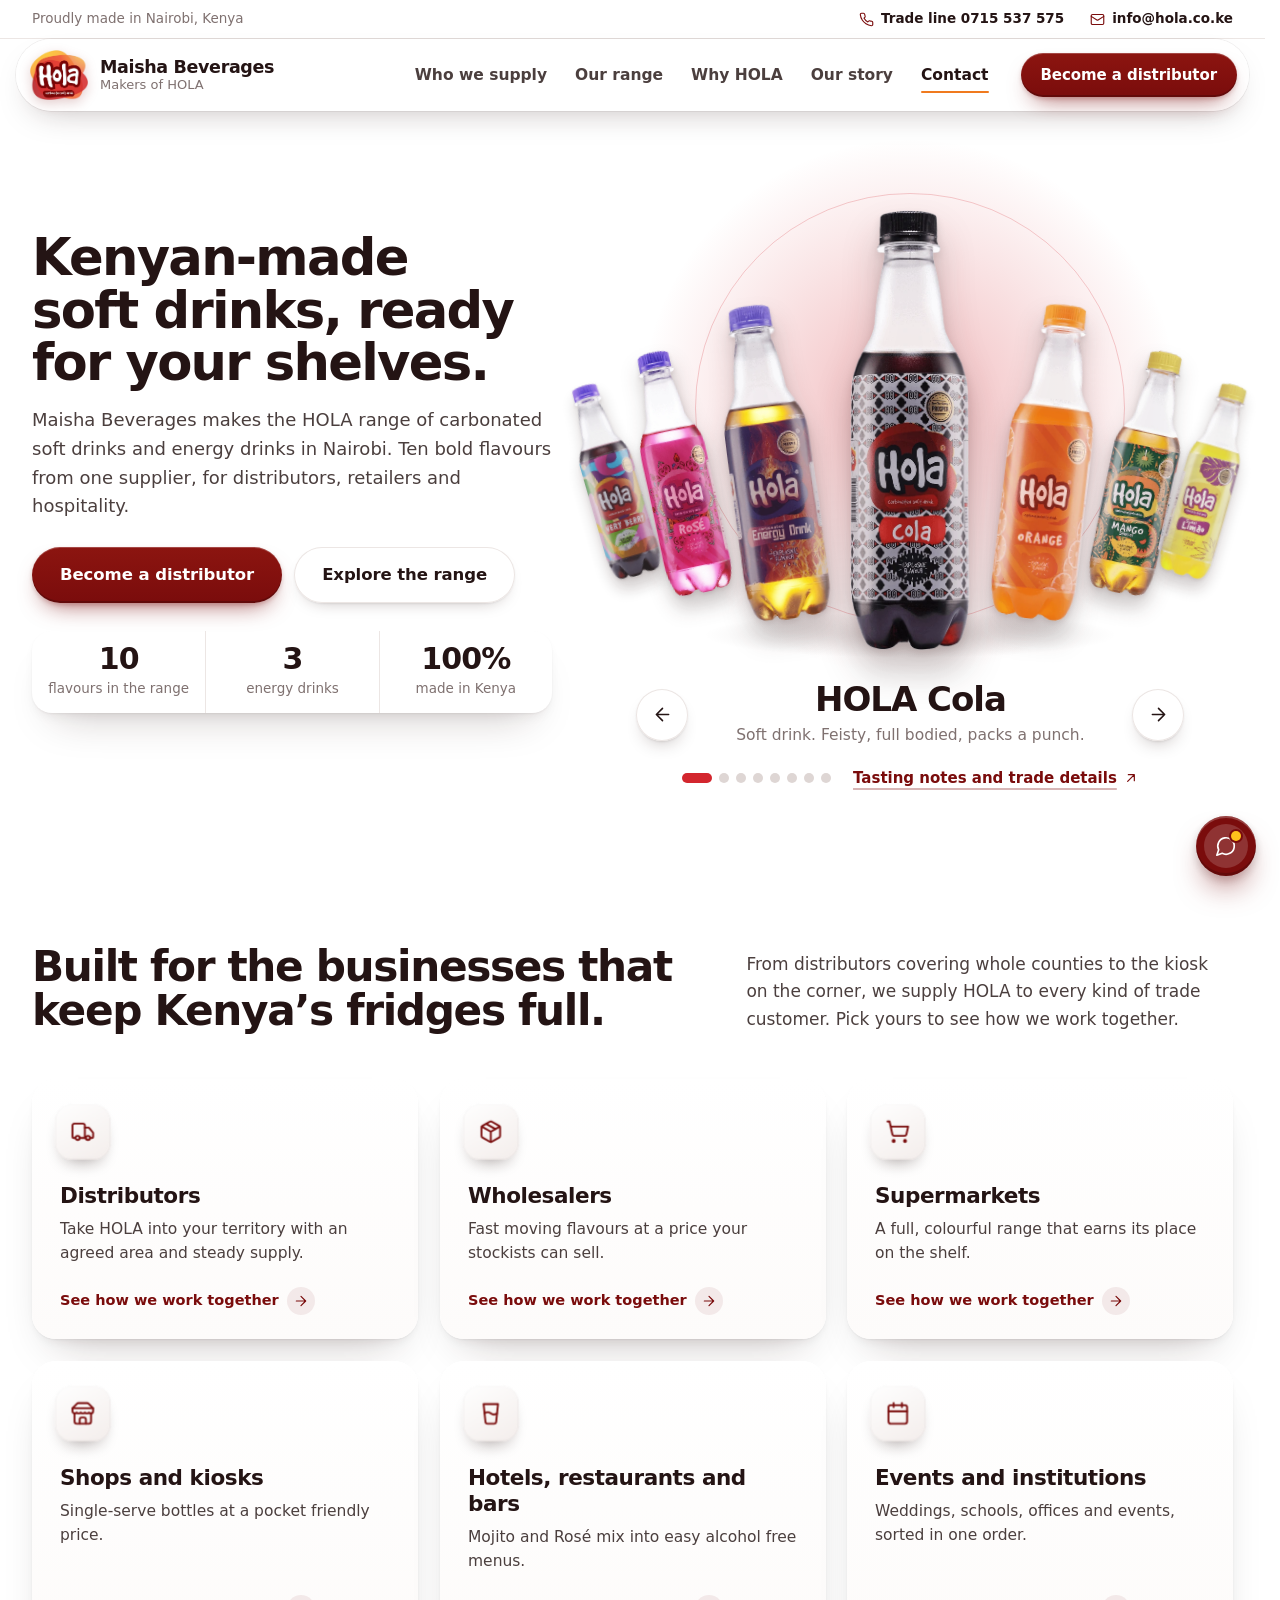
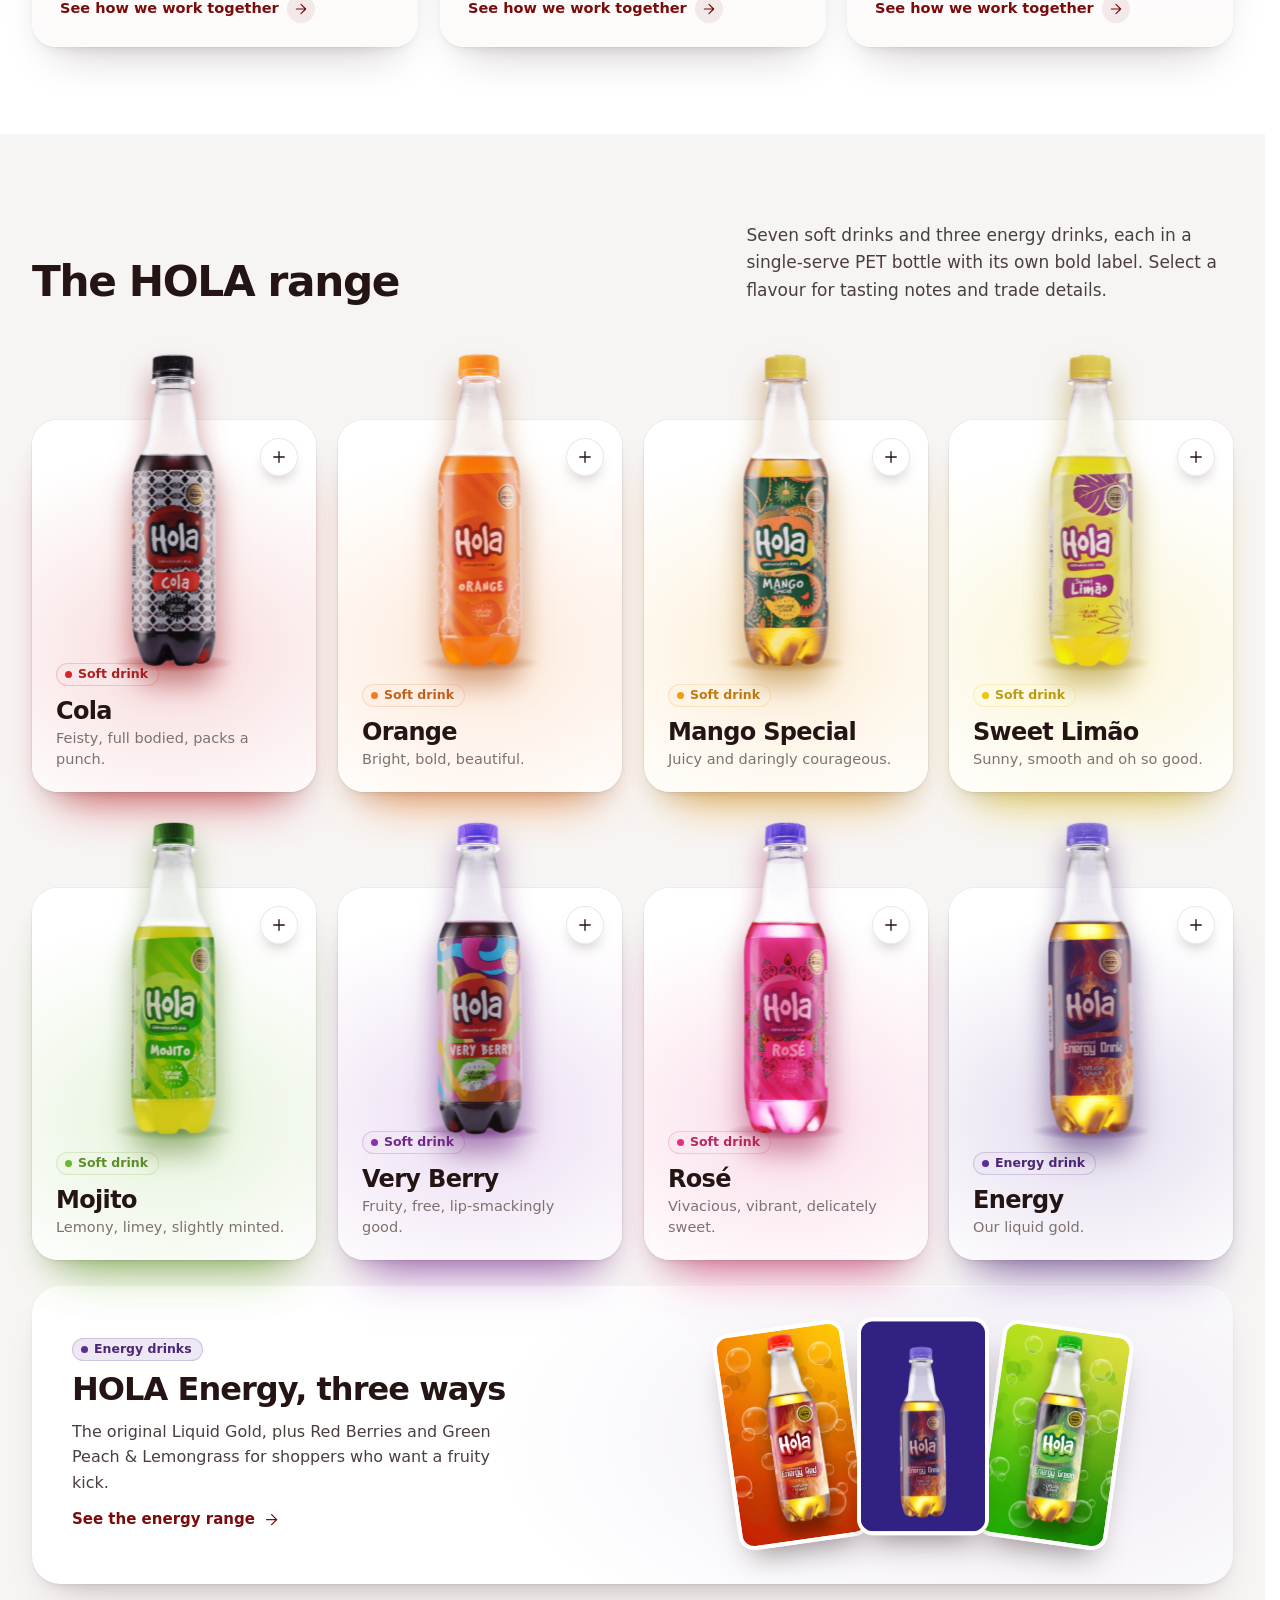
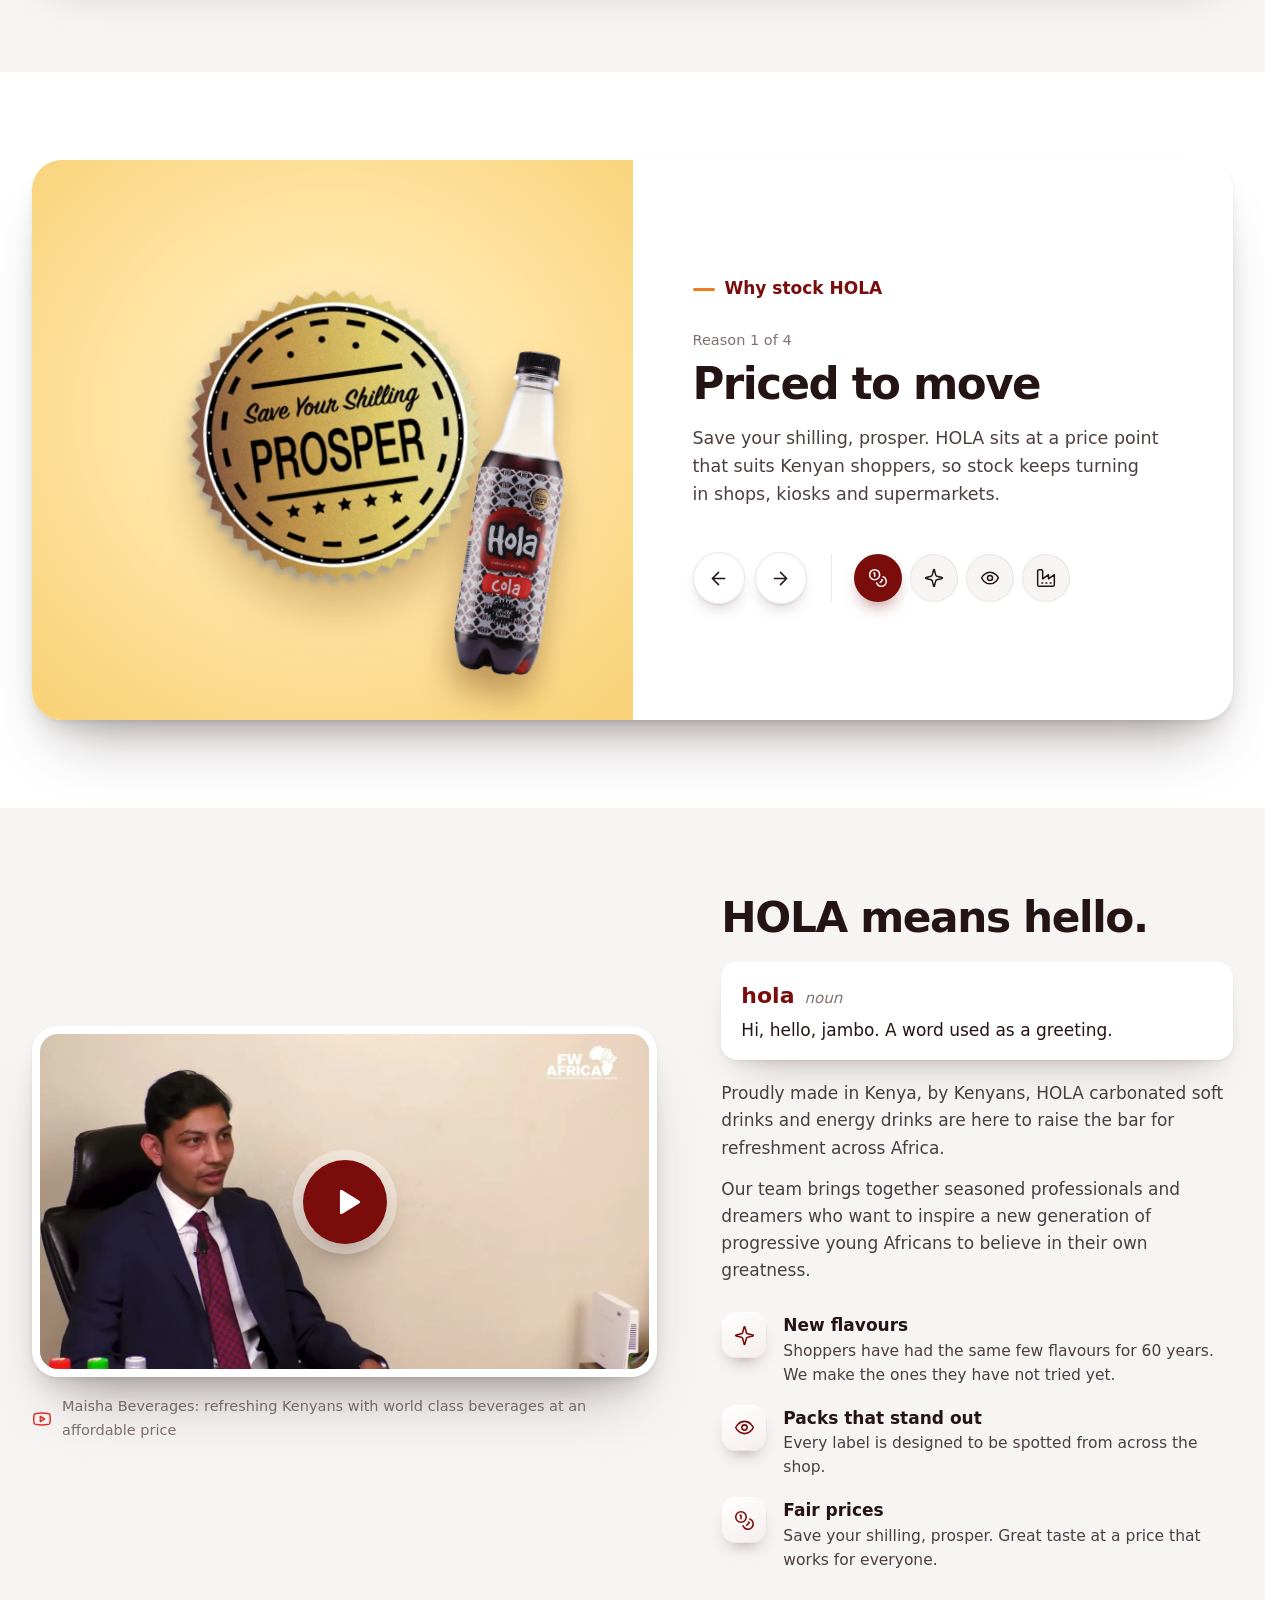
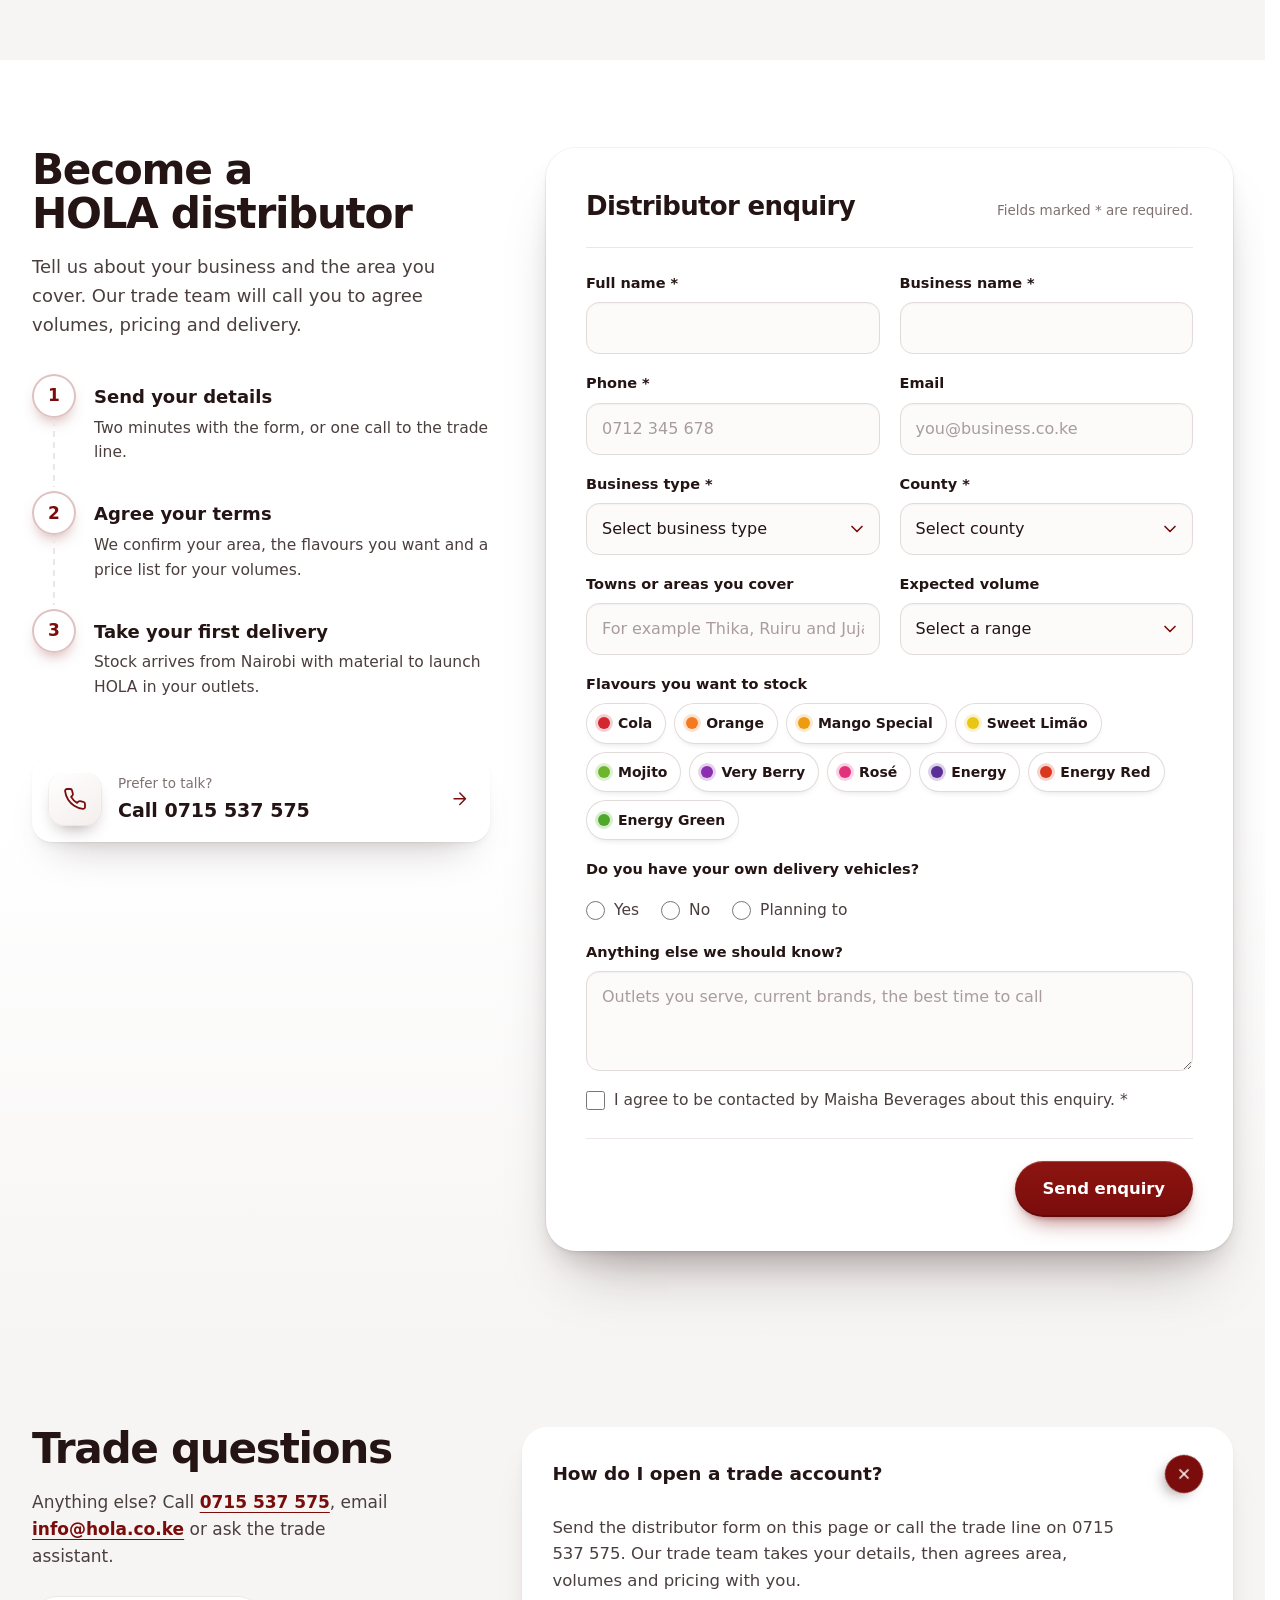
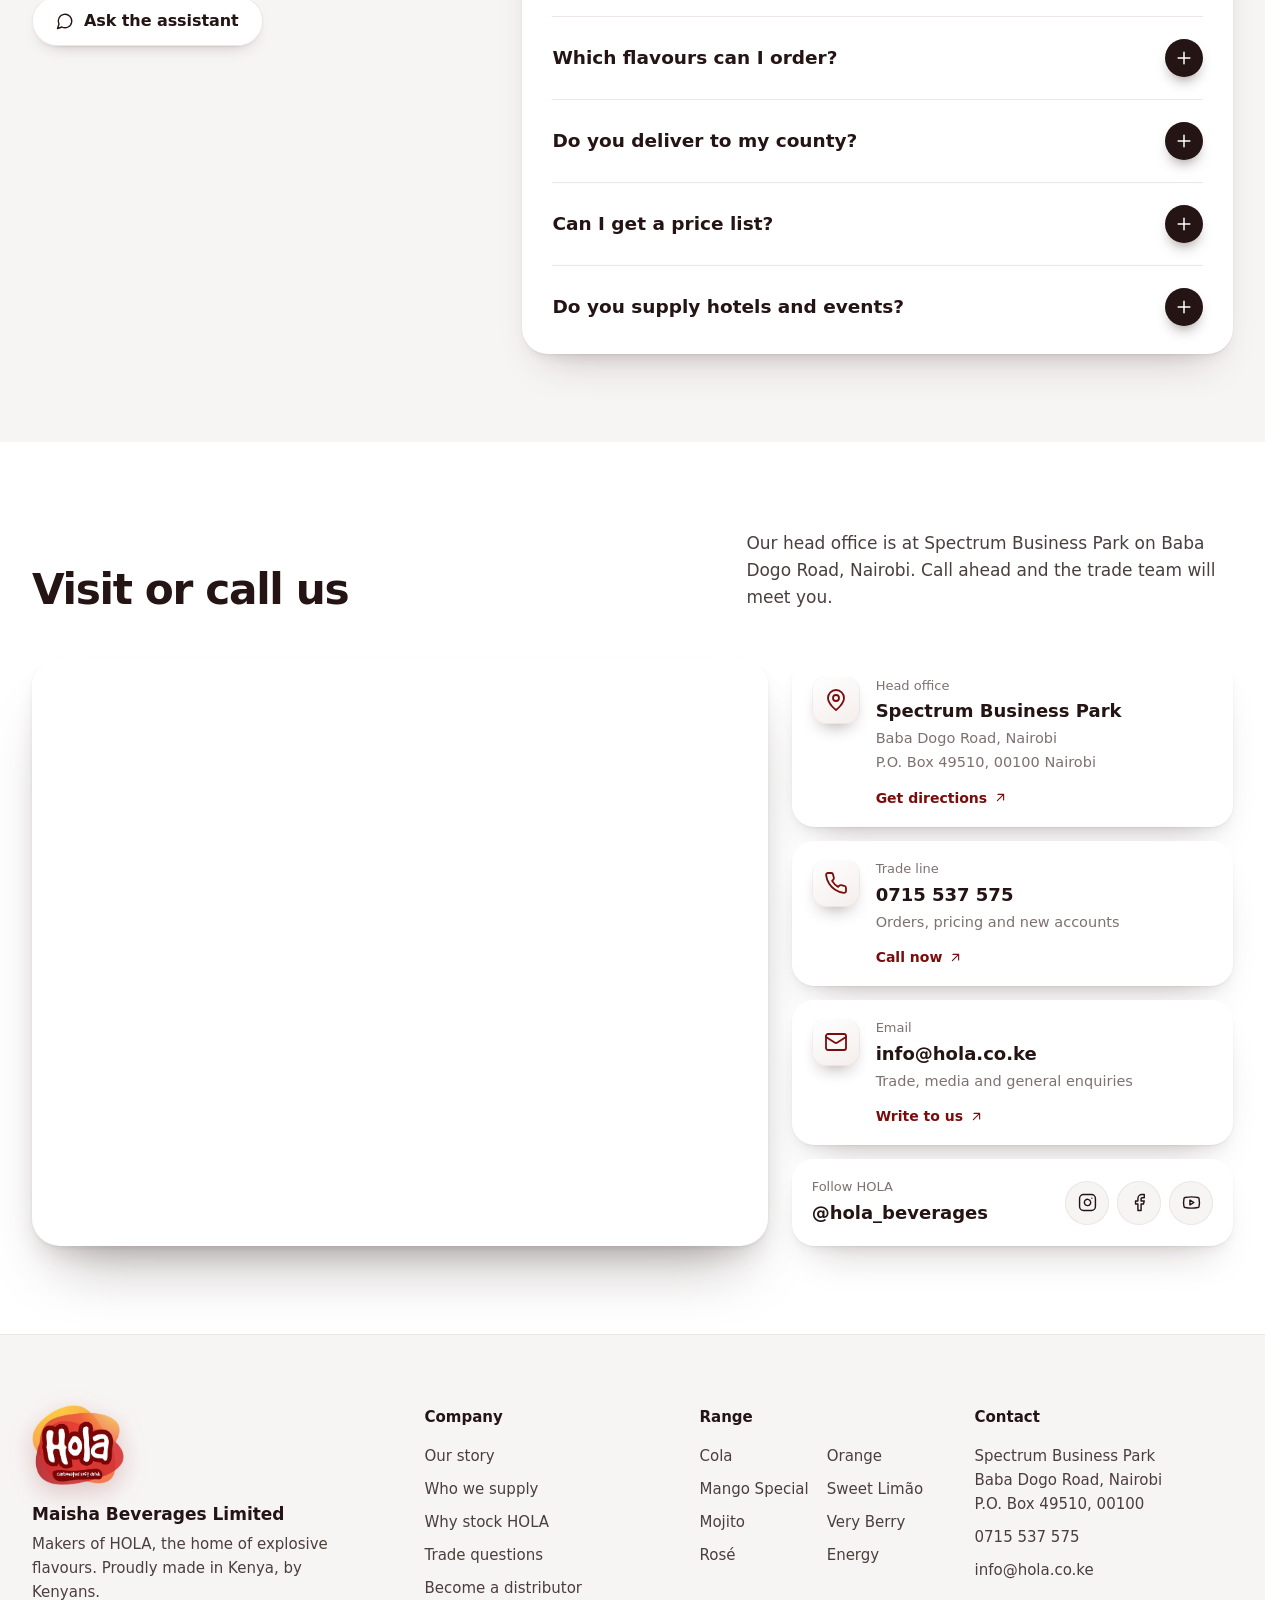
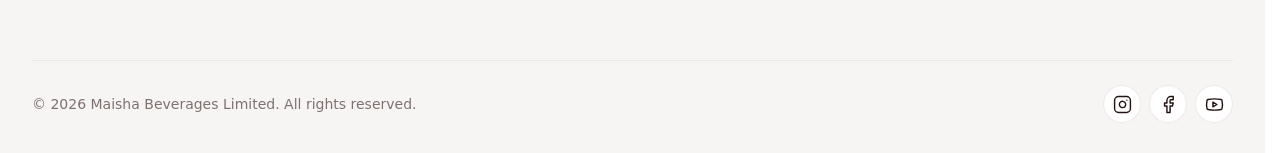
==== site-a-corporate/index.html @ 1a1dbd29 "Add Maisha Beverages website concepts (corporate and fun) Two static concept sites for Maisha Bevera" ====
<!doctype html>
<html lang="en">
<head>
<meta charset="utf-8">
<meta name="viewport" content="width=device-width, initial-scale=1">
<title>Maisha Beverages Limited | Makers of HOLA soft drinks, Nairobi</title>
<meta name="description" content="Maisha Beverages Limited makes HOLA carbonated soft drinks and energy drinks in Nairobi, Kenya. Become a distributor and stock ten bold flavours from one supplier.">
<meta name="theme-color" content="#ffffff">
<link rel="icon" href="../shared/img/favicon.png">
<link rel="apple-touch-icon" href="../shared/img/apple-touch-icon.png">
<link rel="preload" href="../shared/fonts/archivo.woff2" as="font" type="font/woff2" crossorigin>
<link rel="stylesheet" href="../shared/css/shared.css?v=1">
<link rel="stylesheet" href="css/site.css?v=1">
</head>
<body>
<a class="skip" href="#main">Skip to content</a>

<div class="utility">
  <div class="wrap utility__in">
    <p>Proudly made in Nairobi, Kenya</p>
    <div class="utility__links">
      <a href="tel:+254715537575"><i data-icon="phone"></i>Trade line 0715 537 575</a>
      <a href="mailto:info@hola.co.ke"><i data-icon="mail"></i>info@hola.co.ke</a>
    </div>
  </div>
</div>

<header class="header" id="top">
  <div class="header__pill">
    <a class="brand" href="#top" aria-label="Maisha Beverages, back to top">
      <img src="../shared/img/logo/hola-logo-flat.webp" alt="" width="534" height="465">
      <span class="brand__text"><strong>Maisha Beverages</strong><span>Makers of HOLA</span></span>
    </a>
    <nav class="nav" aria-label="Main">
      <a href="#partners">Who we supply</a>
      <a href="#range">Our range</a>
      <a href="#why">Why HOLA</a>
      <a href="#story">Our story</a>
      <a href="#contact">Contact</a>
    </nav>
    <a class="btn btn--primary btn--sm" href="#distributor">Become a distributor</a>
  </div>
</header>

<main id="main">

  <section class="hero" aria-labelledby="hero-title">
    <div class="wrap hero__grid">
      <div class="hero__copy">
        <h1 class="hero__title" id="hero-title">Kenyan-made soft drinks, ready for your shelves.</h1>
        <p class="hero__lead">Maisha Beverages makes the HOLA range of carbonated soft drinks and energy drinks in Nairobi. Ten bold flavours from one supplier, for distributors, retailers and hospitality.</p>
        <div class="hero__ctas">
          <a class="btn btn--primary btn--lg" href="#distributor">Become a distributor</a>
          <a class="btn btn--ghost btn--lg" href="#range">Explore the range</a>
        </div>
        <div class="facts">
          <div class="fact"><strong>10</strong><span>flavours in the range</span></div>
          <div class="fact"><strong>3</strong><span>energy drinks</span></div>
          <div class="fact"><strong>100%</strong><span>made in Kenya</span></div>
        </div>
      </div>

      <div class="stage" id="stage" role="region" aria-roledescription="carousel" aria-label="HOLA flavours" tabindex="0">
        <div class="stage__glow" aria-hidden="true"></div>
        <div class="stage__ring" aria-hidden="true"></div>
        <div class="stage__floor" aria-hidden="true"></div>
        <div class="stage__bottles"></div>
        <div class="stage__caption">
          <button class="round" type="button" data-dir="-1" aria-label="Previous flavour"><i data-icon="left"></i></button>
          <div class="stage__meta" aria-live="polite">
            <p class="stage__name"></p>
            <p class="stage__line"></p>
          </div>
          <button class="round" type="button" data-dir="1" aria-label="Next flavour"><i data-icon="right"></i></button>
        </div>
        <div class="stage__foot">
          <div class="stage__dots" role="group" aria-label="Choose a flavour"></div>
          <button class="text-link" type="button" data-open-current>Tasting notes and trade details <i data-icon="up"></i></button>
        </div>
      </div>
    </div>
  </section>

  <section class="section section--partners" id="partners" aria-labelledby="partners-title">
    <div class="wrap">
      <div class="section__head">
        <h2 class="h2" id="partners-title">Built for the businesses that keep Kenya&rsquo;s fridges full.</h2>
        <p class="section__aside">From distributors covering whole counties to the kiosk on the corner, we supply HOLA to every kind of trade customer. Pick yours to see how we work together.</p>
      </div>
      <div class="partner-grid" id="partner-grid"></div>
    </div>
  </section>

  <section class="section section--cloud" id="range" aria-labelledby="range-title">
    <div class="wrap">
      <div class="section__head">
        <h2 class="h2" id="range-title">The HOLA range</h2>
        <p class="section__aside">Seven soft drinks and three energy drinks, each in a single-serve PET bottle with its own bold label. Select a flavour for tasting notes and trade details.</p>
      </div>
      <div class="range-grid" id="range-grid"></div>
      <button class="energy-card" type="button" data-open-energy>
        <span class="energy-card__copy">
          <span class="kind-chip" style="--c:#5A2E96">Energy drinks</span>
          <span class="energy-card__title">HOLA Energy, three ways</span>
          <span class="energy-card__text">The original Liquid Gold, plus Red Berries and Green Peach &amp; Lemongrass for shoppers who want a fruity kick.</span>
          <span class="energy-card__link">See the energy range <i data-icon="right"></i></span>
        </span>
        <span class="energy-card__shots" aria-hidden="true">
          <img src="../shared/img/studio/energy-red.webp" alt="" width="600" height="995" loading="lazy">
          <img src="../shared/img/studio/energy.webp" alt="" width="600" height="996" loading="lazy">
          <img src="../shared/img/studio/energy-green.webp" alt="" width="600" height="995" loading="lazy">
        </span>
      </button>
    </div>
  </section>

  <section class="section" id="why" aria-labelledby="why-title">
    <div class="wrap">
      <div class="why" id="why-panel">
        <div class="why__media" aria-hidden="true">
          <div class="why__slide why__slide--seal is-active">
            <img class="why__seal" src="../shared/img/seal-prosper.webp" alt="" width="360" height="361" loading="lazy">
            <img class="why__bottle" src="../shared/img/bottles/cola.webp" alt="" width="251" height="921" loading="lazy">
          </div>
          <div class="why__slide"><img src="../shared/img/life/hands-four.webp" alt="" width="1128" height="1400" loading="lazy"></div>
          <div class="why__slide"><img src="../shared/img/life/poolside.webp" alt="" width="1320" height="1400" loading="lazy"></div>
          <div class="why__slide"><img src="../shared/img/life/mojito-field.webp" alt="" width="1050" height="1400" loading="lazy"></div>
        </div>
        <div class="why__body">
          <h2 class="why__heading" id="why-title">Why stock HOLA</h2>
          <p class="why__count" aria-live="polite">Reason <span>1</span> of 4</p>
          <h3 class="why__title"></h3>
          <p class="why__text"></p>
          <div class="why__controls">
            <button class="round" type="button" data-why-dir="-1" aria-label="Previous reason"><i data-icon="left"></i></button>
            <button class="round" type="button" data-why-dir="1" aria-label="Next reason"><i data-icon="right"></i></button>
            <div class="why__pills" role="group" aria-label="Reasons"></div>
          </div>
        </div>
      </div>
    </div>
  </section>

  <section class="section section--cloud" id="story" aria-labelledby="story-title">
    <div class="wrap story">
      <div class="story__media">
        <div class="mb-yt story__video" data-yt="F2DqzdPeuTY" data-title="Maisha Beverages: refreshing Kenyans with world class beverages at an affordable price">
          <button type="button" aria-label="Play video: Maisha Beverages, refreshing Kenyans with world class beverages at an affordable price">
            <img src="../shared/img/video-poster.webp" alt="" width="1280" height="720" loading="lazy">
            <span class="mb-yt__play"><i data-icon="play"></i></span>
          </button>
        </div>
        <p class="story__caption"><i data-icon="youtube"></i>Maisha Beverages: refreshing Kenyans with world class beverages at an affordable price</p>
      </div>
      <div class="story__copy">
        <h2 class="h2" id="story-title">HOLA means hello.</h2>
        <p class="definition"><strong>hola</strong> <em>noun</em><span>Hi, hello, jambo. A word used as a greeting.</span></p>
        <p>Proudly made in Kenya, by Kenyans, HOLA carbonated soft drinks and energy drinks are here to raise the bar for refreshment across Africa.</p>
        <p>Our team brings together seasoned professionals and dreamers who want to inspire a new generation of progressive young Africans to believe in their own greatness.</p>
        <ul class="pillars">
          <li><span class="tile"><i data-icon="spark"></i></span><span><strong>New flavours</strong>Shoppers have had the same few flavours for 60 years. We make the ones they have not tried yet.</span></li>
          <li><span class="tile"><i data-icon="eye"></i></span><span><strong>Packs that stand out</strong>Every label is designed to be spotted from across the shop.</span></li>
          <li><span class="tile"><i data-icon="coins"></i></span><span><strong>Fair prices</strong>Save your shilling, prosper. Great taste at a price that works for everyone.</span></li>
        </ul>
      </div>
    </div>
  </section>

  <section class="section section--distributor" id="distributor" aria-labelledby="dist-title">
    <div class="wrap dist">
      <div class="dist__intro">
        <h2 class="h2" id="dist-title">Become a HOLA distributor</h2>
        <p class="lead">Tell us about your business and the area you cover. Our trade team will call you to agree volumes, pricing and delivery.</p>
        <ol class="steps">
          <li><span class="steps__n">1</span><div><h3>Send your details</h3><p>Two minutes with the form, or one call to the trade line.</p></div></li>
          <li><span class="steps__n">2</span><div><h3>Agree your terms</h3><p>We confirm your area, the flavours you want and a price list for your volumes.</p></div></li>
          <li><span class="steps__n">3</span><div><h3>Take your first delivery</h3><p>Stock arrives from Nairobi with material to launch HOLA in your outlets.</p></div></li>
        </ol>
        <a class="talk-card" href="tel:+254715537575">
          <span class="tile"><i data-icon="phone"></i></span>
          <span><span class="talk-card__label">Prefer to talk?</span><strong>Call 0715 537 575</strong></span>
          <i data-icon="right"></i>
        </a>
      </div>

      <div class="form-card">
        <form id="dist-form" class="form" data-distributor novalidate aria-labelledby="form-title">
          <div class="form__head">
            <h3 class="form__title" id="form-title">Distributor enquiry</h3>
            <p class="form__note">Fields marked <span aria-hidden="true">*</span><span class="visually-hidden">with an asterisk</span> are required.</p>
          </div>
          <div class="form-grid">
            <div class="field"><label for="f-name">Full name *</label><input id="f-name" name="name" autocomplete="name" required></div>
            <div class="field"><label for="f-business">Business name *</label><input id="f-business" name="business" autocomplete="organization" required></div>
            <div class="field"><label for="f-phone">Phone *</label><input id="f-phone" name="phone" type="tel" autocomplete="tel" placeholder="0712 345 678" required></div>
            <div class="field"><label for="f-email">Email</label><input id="f-email" name="email" type="email" autocomplete="email" placeholder="you@business.co.ke"></div>
            <div class="field"><label for="f-type">Business type *</label><select id="f-type" name="type" data-fill="types" required></select></div>
            <div class="field"><label for="f-county">County *</label><select id="f-county" name="county" data-fill="counties" required></select></div>
            <div class="field"><label for="f-area">Towns or areas you cover</label><input id="f-area" name="area" placeholder="For example Thika, Ruiru and Juja"></div>
            <div class="field"><label for="f-volume">Expected volume</label><select id="f-volume" name="volume" data-fill="volumes"></select></div>
            <fieldset class="field field--full">
              <legend>Flavours you want to stock</legend>
              <div class="chips" data-fill="flavours"></div>
            </fieldset>
            <fieldset class="field field--full field--inline">
              <legend>Do you have your own delivery vehicles?</legend>
              <label class="radio"><input type="radio" name="vehicles" value="Yes"><span>Yes</span></label>
              <label class="radio"><input type="radio" name="vehicles" value="No"><span>No</span></label>
              <label class="radio"><input type="radio" name="vehicles" value="Planning to"><span>Planning to</span></label>
            </fieldset>
            <div class="field field--full"><label for="f-message">Anything else we should know?</label><textarea id="f-message" name="message" rows="3" placeholder="Outlets you serve, current brands, the best time to call"></textarea></div>
            <div class="field field--full"><label class="check"><input type="checkbox" name="consent" id="f-consent" required><span>I agree to be contacted by Maisha Beverages about this enquiry. *</span></label></div>
          </div>
          <div class="form__foot">
            <p class="form__status" role="alert"></p>
            <button type="submit" class="btn btn--primary btn--lg">Send enquiry</button>
          </div>
        </form>
      </div>
    </div>
  </section>

  <section class="section section--cloud" id="faq" aria-labelledby="faq-title">
    <div class="wrap faq">
      <div class="faq__intro">
        <h2 class="h2" id="faq-title">Trade questions</h2>
        <p>Anything else? Call <a href="tel:+254715537575">0715 537 575</a>, email <a href="mailto:info@hola.co.ke">info@hola.co.ke</a> or ask the trade assistant.</p>
        <button class="btn btn--ghost" type="button" data-open-chat><i data-icon="chat"></i>Ask the assistant</button>
      </div>
      <div class="faq__list" id="faq-list"></div>
    </div>
  </section>

  <section class="section" id="contact" aria-labelledby="contact-title">
    <div class="wrap">
      <div class="section__head">
        <h2 class="h2" id="contact-title">Visit or call us</h2>
        <p class="section__aside">Our head office is at Spectrum Business Park on Baba Dogo Road, Nairobi. Call ahead and the trade team will meet you.</p>
      </div>
      <div class="contact">
        <div class="map-card">
          <iframe src="https://www.google.com/maps/embed?pb=!1m18!1m12!1m3!1d3988.874916447874!2d36.8875478!3d-1.2460012000000003!2m3!1f0!2f0!3f0!3m2!1i1024!2i768!4f13.1!3m3!1m2!1s0x182f15baffe6ede1%3A0xd61bb411f2a1bb7d!2sMaisha%20Beverages%20Limited!5e0!3m2!1sen!2ske!4v1793005391041!5m2!1sen!2ske" title="Map showing Maisha Beverages Limited on Baba Dogo Road, Nairobi" loading="lazy" allowfullscreen referrerpolicy="strict-origin-when-cross-origin"></iframe>
        </div>
        <div class="contact__cards">
          <a class="c-card" href="https://www.google.com/maps/dir/?api=1&amp;destination=-1.2460012%2C36.8875478" target="_blank" rel="noopener">
            <span class="tile"><i data-icon="pin"></i></span>
            <span class="c-card__body"><span class="c-card__label">Head office</span><strong>Spectrum Business Park</strong><span>Baba Dogo Road, Nairobi</span><span>P.O. Box 49510, 00100 Nairobi</span></span>
            <span class="c-card__go">Get directions <i data-icon="up"></i></span>
          </a>
          <a class="c-card" href="tel:+254715537575">
            <span class="tile"><i data-icon="phone"></i></span>
            <span class="c-card__body"><span class="c-card__label">Trade line</span><strong>0715 537 575</strong><span>Orders, pricing and new accounts</span></span>
            <span class="c-card__go">Call now <i data-icon="up"></i></span>
          </a>
          <a class="c-card" href="mailto:info@hola.co.ke?subject=Trade%20enquiry">
            <span class="tile"><i data-icon="mail"></i></span>
            <span class="c-card__body"><span class="c-card__label">Email</span><strong>info@hola.co.ke</strong><span>Trade, media and general enquiries</span></span>
            <span class="c-card__go">Write to us <i data-icon="up"></i></span>
          </a>
          <div class="c-card c-card--social">
            <span class="c-card__body"><span class="c-card__label">Follow HOLA</span><strong>@hola_beverages</strong></span>
            <span class="socials">
              <a href="https://www.instagram.com/hola_beverages/" target="_blank" rel="noopener" aria-label="HOLA on Instagram"><i data-icon="instagram"></i></a>
              <a href="https://www.facebook.com/holabeverages/" target="_blank" rel="noopener" aria-label="HOLA on Facebook"><i data-icon="facebook"></i></a>
              <a href="https://www.youtube.com/watch?v=F2DqzdPeuTY" target="_blank" rel="noopener" aria-label="Maisha Beverages on YouTube"><i data-icon="youtube"></i></a>
            </span>
          </div>
        </div>
      </div>
    </div>
  </section>
</main>

<footer class="footer">
  <div class="wrap footer__grid">
    <div class="footer__brand">
      <img src="../shared/img/logo/hola-logo-flat.webp" alt="HOLA" width="534" height="465" loading="lazy">
      <p><strong>Maisha Beverages Limited</strong>Makers of HOLA, the home of explosive flavours. Proudly made in Kenya, by Kenyans.</p>
    </div>
    <nav class="footer__col" aria-label="Company">
      <h3>Company</h3>
      <a href="#story">Our story</a>
      <a href="#partners">Who we supply</a>
      <a href="#why">Why stock HOLA</a>
      <a href="#faq">Trade questions</a>
      <a href="#distributor">Become a distributor</a>
    </nav>
    <nav class="footer__col" aria-label="Range">
      <h3>Range</h3>
      <div class="footer__flavours" id="footer-flavours"></div>
    </nav>
    <div class="footer__col">
      <h3>Contact</h3>
      <p>Spectrum Business Park<br>Baba Dogo Road, Nairobi<br>P.O. Box 49510, 00100</p>
      <a href="tel:+254715537575">0715 537 575</a>
      <a href="mailto:info@hola.co.ke">info@hola.co.ke</a>
    </div>
  </div>
  <div class="wrap footer__base">
    <p>&copy; 2026 Maisha Beverages Limited. All rights reserved.</p>
    <p class="socials socials--small">
      <a href="https://www.instagram.com/hola_beverages/" target="_blank" rel="noopener" aria-label="HOLA on Instagram"><i data-icon="instagram"></i></a>
      <a href="https://www.facebook.com/holabeverages/" target="_blank" rel="noopener" aria-label="HOLA on Facebook"><i data-icon="facebook"></i></a>
      <a href="https://www.youtube.com/watch?v=F2DqzdPeuTY" target="_blank" rel="noopener" aria-label="Maisha Beverages on YouTube"><i data-icon="youtube"></i></a>
    </p>
  </div>
</footer>

<script src="../shared/js/data.js?v=1"></script>
<script src="../shared/js/ui.js?v=1"></script>
<script src="../shared/js/form.js?v=1"></script>
<script src="../shared/js/chatbot.js?v=1"></script>
<script src="js/site.js?v=1"></script>
</body>
</html>
---- shared/css/shared.css ----
/* Shared components. Each site sets the tokens (--font, --ink, --accent ...) on :root. */

.visually-hidden {
  position: absolute !important; width: 1px; height: 1px; padding: 0; margin: -1px;
  overflow: hidden; clip: rect(0 0 0 0); white-space: nowrap; border: 0;
}
.icon { width: 1.15em; height: 1.15em; flex: none; }
html.mb-modal-open { overflow: hidden; }

/* ---------- Dialog ---------- */
dialog.mb-dialog {
  position: fixed; inset: 0; width: 100%; height: 100%; max-width: none; max-height: none;
  margin: 0; padding: 24px; border: 0; background: transparent; color: var(--text);
  overflow: auto; overscroll-behavior: contain;
}
dialog.mb-dialog[open] { display: grid; place-items: center; }
dialog.mb-dialog::backdrop { background: rgba(40, 18, 16, .34); backdrop-filter: blur(6px); }
.mb-dialog__panel {
  position: relative; width: min(980px, 100%); background: var(--paper); border-radius: var(--radius-lg);
  box-shadow: 0 2px 0 rgba(255, 255, 255, .9) inset, 0 30px 80px -20px rgba(40, 18, 16, .45), 0 8px 24px -8px rgba(40, 18, 16, .2);
  animation: mb-pop .32s cubic-bezier(.2, .8, .2, 1) both;
}
dialog.mb-dialog.is-closing .mb-dialog__panel { animation: mb-out .2s ease both; }
dialog.mb-dialog.is-closing::backdrop { opacity: 0; transition: opacity .2s; }
.mb-dialog__close {
  position: absolute; top: 14px; right: 14px; z-index: 3; width: 42px; height: 42px; border-radius: 50%;
  display: grid; place-items: center; border: 1px solid var(--line); background: var(--paper); color: var(--ink);
  cursor: pointer; box-shadow: 0 6px 14px -6px rgba(40, 18, 16, .35); transition: transform .2s, background .2s;
}
.mb-dialog__close:hover { transform: rotate(90deg); }
.mb-dialog__close .icon { width: 20px; height: 20px; }
@keyframes mb-pop { from { opacity: 0; transform: translateY(18px) scale(.97); } to { opacity: 1; transform: none; } }
@keyframes mb-out { to { opacity: 0; transform: translateY(10px) scale(.98); } }

/* ---------- Toast ---------- */
.mb-toast {
  position: fixed; left: 50%; bottom: 28px; z-index: 120; display: flex; align-items: center; gap: 10px;
  padding: 12px 18px 12px 14px; border-radius: 999px; background: var(--ink); color: #fff; font: 500 15px/1.2 var(--font);
  box-shadow: 0 16px 40px -12px rgba(40, 18, 16, .5); transform: translate(-50%, 140%); opacity: 0;
  transition: transform .35s cubic-bezier(.2, .8, .2, 1), opacity .35s; pointer-events: none;
}
.mb-toast.is-on { transform: translate(-50%, 0); opacity: 1; }
.mb-toast .icon { width: 20px; height: 20px; padding: 3px; border-radius: 50%; background: var(--focus); color: #fff; stroke-width: 3; }

/* ---------- Lite YouTube ---------- */
.mb-yt { position: relative; aspect-ratio: 16 / 9; overflow: hidden; background: #ddd; }
.mb-yt > button { all: unset; position: absolute; inset: 0; cursor: pointer; display: block; }
.mb-yt img { width: 100%; height: 100%; object-fit: cover; display: block; transition: transform .6s cubic-bezier(.2, .8, .2, 1); }
.mb-yt > button:hover img { transform: scale(1.03); }
.mb-yt iframe { position: absolute; inset: 0; width: 100%; height: 100%; border: 0; }
.mb-yt__play {
  position: absolute; left: 50%; top: 50%; width: 84px; height: 84px; margin: -42px 0 0 -42px; border-radius: 50%;
  display: grid; place-items: center; background: var(--accent); color: #fff;
  box-shadow: 0 0 0 10px rgba(255, 255, 255, .35), 0 18px 34px -10px rgba(40, 18, 16, .6); transition: transform .25s;
}
.mb-yt__play .icon { width: 34px; height: 34px; margin-left: 4px; }
.mb-yt > button:hover .mb-yt__play, .mb-yt > button:focus-visible .mb-yt__play { transform: scale(1.08); }
.mb-yt > button:focus-visible { outline: 3px solid var(--focus); outline-offset: -3px; }

/* ---------- Form pieces ---------- */
.chip { position: relative; display: inline-flex; align-items: center; gap: 8px; cursor: pointer; user-select: none; }
.chip input { position: absolute; opacity: 0; pointer-events: none; }
.chip__dot { width: 12px; height: 12px; border-radius: 50%; background: var(--c); box-shadow: 0 0 0 3px color-mix(in srgb, var(--c) 22%, transparent); }
.chip__tick { display: none; width: 15px; height: 15px; stroke-width: 3; }
.chip:has(input:checked) .chip__tick { display: block; }
.chip:has(input:focus-visible) { outline: 3px solid var(--focus); outline-offset: 2px; }
.field__error { margin: 6px 0 0; font-size: 13.5px; font-weight: 600; color: #B42318; }
.field.has-error input, .field.has-error select, .field.has-error textarea { border-color: #D92D20 !important; box-shadow: 0 0 0 3px rgba(217, 45, 32, .12) !important; }
.form__status { margin: 0; font-size: 14px; font-weight: 600; color: #B42318; }
.form__status:empty { display: none; }
button.is-busy { position: relative; color: transparent !important; pointer-events: none; }
button.is-busy::after {
  content: ""; position: absolute; left: 50%; top: 50%; width: 20px; height: 20px; margin: -10px 0 0 -10px;
  border-radius: 50%; border: 2.5px solid rgba(255, 255, 255, .45); border-top-color: #fff; animation: mb-spin .7s linear infinite;
}
@keyframes mb-spin { to { transform: rotate(360deg); } }
.form-success { outline: none; animation: mb-pop .4s cubic-bezier(.2, .8, .2, 1) both; }
.form-success__badge {
  width: 64px; height: 64px; border-radius: 50%; display: grid; place-items: center; color: #fff;
  background: linear-gradient(160deg, #3BB273, #1E8E55); box-shadow: 0 14px 28px -10px rgba(30, 142, 85, .6), inset 0 2px 0 rgba(255, 255, 255, .35);
}
.form-success__badge .icon { width: 30px; height: 30px; stroke-width: 3; }
.form-success__summary { display: grid; gap: 0; margin: 22px 0 26px; border: 1px solid var(--line); border-radius: var(--radius-md); overflow: hidden; }
.form-success__summary div { display: grid; grid-template-columns: 160px 1fr; gap: 12px; padding: 12px 16px; border-top: 1px solid var(--line); }
.form-success__summary div:first-child { border-top: 0; }
.form-success__summary dt { color: var(--muted); font-size: 14px; }
.form-success__summary dd { margin: 0; color: var(--ink); font-weight: 600; font-size: 15px; }
.form-success__actions { display: flex; flex-wrap: wrap; gap: 12px; }

/* ---------- Chat ---------- */
.mb-chat { position: fixed; right: 24px; bottom: 24px; z-index: 90; font-family: var(--font); }
.mb-chat__launcher {
  display: flex; align-items: center; gap: 0; height: 60px; padding: 0 8px; border: 0; border-radius: 999px; cursor: pointer;
  background: var(--accent); color: #fff; font: 600 16px/1 var(--font);
  box-shadow: inset 0 2px 0 rgba(255, 255, 255, .22), inset 0 -3px 0 rgba(0, 0, 0, .18), 0 18px 32px -12px color-mix(in srgb, var(--accent) 75%, transparent), 0 4px 10px rgba(40, 18, 16, .18);
  transition: transform .25s cubic-bezier(.2, .8, .2, 1), box-shadow .25s;
}
.mb-chat__launcher:hover { transform: translateY(-3px); }
.mb-chat__launcher:focus-visible { outline: 3px solid var(--focus); outline-offset: 3px; }
.mb-chat__launcher-icon { position: relative; width: 44px; height: 44px; border-radius: 50%; display: grid; place-items: center; background: rgba(255, 255, 255, .16); }
.mb-chat__launcher-icon::after { content: ""; position: absolute; top: 7px; right: 7px; width: 10px; height: 10px; border-radius: 50%; background: var(--yellow); box-shadow: 0 0 0 2px var(--accent); }
.mb-chat__launcher .icon { width: 22px; height: 22px; }
/* Icon-only until hovered or focused, so it never covers page controls */
.mb-chat__launcher-label { max-width: 0; overflow: hidden; opacity: 0; white-space: nowrap; transition: max-width .45s cubic-bezier(.2, .8, .2, 1), opacity .3s, margin .45s cubic-bezier(.2, .8, .2, 1); }
.mb-chat__launcher:hover .mb-chat__launcher-label, .mb-chat__launcher:focus-visible .mb-chat__launcher-label { max-width: 200px; opacity: 1; margin: 0 14px 0 10px; }
.mb-chat.is-open .mb-chat__launcher-icon::after { display: none; }

.mb-chat__teaser {
  position: absolute; right: 0; bottom: 74px; width: 270px; display: flex; align-items: flex-start; gap: 4px;
  padding: 6px 6px 6px 16px; border-radius: 18px 18px 6px 18px; background: var(--paper); color: var(--ink);
  box-shadow: 0 1px 0 #fff inset, 0 18px 40px -14px rgba(40, 18, 16, .35), 0 2px 6px rgba(40, 18, 16, .08); border: 1px solid var(--line);
  animation: mb-pop .4s cubic-bezier(.2, .8, .2, 1) both;
}
.mb-chat__teaser[hidden] { display: none; }
.mb-chat__teaser-text { all: unset; cursor: pointer; padding: 8px 0; font: 500 14.5px/1.4 var(--font); }
.mb-chat__teaser-x { flex: none; width: 30px; height: 30px; border: 0; border-radius: 50%; background: transparent; color: var(--muted); cursor: pointer; display: grid; place-items: center; }
.mb-chat__teaser-x:hover { background: var(--cloud, #f3f1f0); }

.mb-chat__panel {
  position: absolute; right: 0; bottom: 76px; width: 384px; height: min(580px, calc(100vh - 120px));
  display: flex; flex-direction: column; overflow: hidden; background: var(--paper); border-radius: var(--radius-lg);
  border: 1px solid var(--line);
  box-shadow: 0 2px 0 #fff inset, 0 40px 80px -24px rgba(40, 18, 16, .45), 0 10px 24px -10px rgba(40, 18, 16, .2);
  transform-origin: bottom right; animation: mb-pop .3s cubic-bezier(.2, .8, .2, 1) both;
}
.mb-chat__panel[hidden] { display: none; }
.mb-chat__head { display: flex; align-items: center; gap: 12px; padding: 14px 14px 14px 16px; border-bottom: 1px solid var(--line); background: var(--chat-head, var(--paper)); }
.mb-chat__avatar { width: 46px; height: 46px; flex: none; border-radius: 50%; display: grid; place-items: center; background: #fff; box-shadow: 0 6px 14px -6px rgba(40, 18, 16, .35), inset 0 0 0 1px var(--line); }
.mb-chat__avatar img { width: 36px; height: auto; }
.mb-chat__who { display: grid; gap: 3px; flex: 1; min-width: 0; }
.mb-chat__who strong { font-size: 16px; color: var(--ink); }
.mb-chat__who span { display: flex; align-items: center; gap: 6px; font-size: 13px; color: var(--muted); }
.mb-chat__live { width: 8px; height: 8px; border-radius: 50%; background: #2FB463; box-shadow: 0 0 0 3px rgba(47, 180, 99, .18); }
.mb-chat__close { width: 38px; height: 38px; border: 0; border-radius: 50%; background: transparent; color: var(--ink); cursor: pointer; display: grid; place-items: center; }
.mb-chat__close:hover { background: var(--cloud, #f3f1f0); }
.mb-chat__log { flex: 1; overflow-y: auto; padding: 18px 16px 8px; display: flex; flex-direction: column; gap: 10px; background: var(--chat-bg, #FBFAF9); }
.mb-msg { max-width: 86%; padding: 11px 14px; border-radius: 16px; font-size: 14.5px; line-height: 1.5; animation: mb-pop .28s cubic-bezier(.2, .8, .2, 1) both; }
.mb-msg p { margin: 0; }
.mb-msg--bot { align-self: flex-start; background: var(--paper); color: var(--text); border: 1px solid var(--line); border-bottom-left-radius: 6px; box-shadow: 0 6px 14px -10px rgba(40, 18, 16, .3); }
.mb-msg--user { align-self: flex-end; background: var(--accent); color: #fff; border-bottom-right-radius: 6px; }
.mb-msg--typing { display: flex; gap: 5px; padding: 14px 16px; }
.mb-msg--typing i { width: 7px; height: 7px; border-radius: 50%; background: var(--muted); animation: mb-dot 1s infinite ease-in-out; }
.mb-msg--typing i:nth-child(2) { animation-delay: .15s; }
.mb-msg--typing i:nth-child(3) { animation-delay: .3s; }
@keyframes mb-dot { 0%, 60%, 100% { transform: translateY(0); opacity: .45; } 30% { transform: translateY(-4px); opacity: 1; } }
.mb-msg__actions { display: grid; gap: 6px; margin-top: 10px; }
.mb-act {
  display: flex; align-items: center; gap: 8px; width: 100%; padding: 9px 12px; border-radius: 10px; cursor: pointer;
  border: 1px solid var(--line); background: var(--paper); color: var(--ink); font: 600 13.5px/1.25 var(--font); text-decoration: none; text-align: left;
  transition: border-color .2s, transform .2s, box-shadow .2s;
}
.mb-act:hover { border-color: var(--accent); transform: translateY(-1px); box-shadow: 0 8px 16px -10px rgba(40, 18, 16, .4); }
.mb-act .icon { color: var(--accent); }
.mb-msg__flavours { display: grid; grid-template-columns: repeat(2, 1fr); gap: 6px; margin-top: 10px; }
.mb-flav {
  display: flex; align-items: center; gap: 8px; padding: 6px 8px; border-radius: 10px; cursor: pointer; text-align: left;
  border: 1px solid color-mix(in srgb, var(--c) 30%, var(--line)); background: color-mix(in srgb, var(--c) 7%, #fff);
  color: var(--ink); font: 600 13px/1.2 var(--font); transition: transform .2s, box-shadow .2s;
}
.mb-flav:hover { transform: translateY(-1px); box-shadow: 0 8px 16px -10px color-mix(in srgb, var(--c) 80%, transparent); }
.mb-flav img { width: 12px; height: 40px; object-fit: contain; }
.mb-chat__chips { display: flex; flex-wrap: wrap; gap: 6px; padding: 2px 0 6px; }
.mb-chip {
  padding: 8px 12px; border-radius: 999px; border: 1px solid color-mix(in srgb, var(--accent) 30%, var(--line)); background: var(--paper);
  color: var(--accent); font: 600 13px/1 var(--font); cursor: pointer; transition: background .2s, color .2s;
}
.mb-chip:hover { background: var(--accent); color: #fff; }
.mb-chat__form { display: flex; gap: 8px; padding: 12px; border-top: 1px solid var(--line); background: var(--paper); }
.mb-chat__form input {
  flex: 1; min-width: 0; height: 46px; padding: 0 14px; border-radius: 12px; border: 1px solid var(--line); background: #fff;
  font: 400 15px var(--font); color: var(--ink);
}
.mb-chat__form input:focus { outline: none; border-color: var(--accent); box-shadow: 0 0 0 3px color-mix(in srgb, var(--accent) 15%, transparent); }
.mb-chat__form button { width: 46px; height: 46px; flex: none; border: 0; border-radius: 12px; background: var(--accent); color: #fff; cursor: pointer; display: grid; place-items: center; }
.mb-chat__form button .icon { width: 19px; height: 19px; }
.mb-chat button:focus-visible, .mb-chat a:focus-visible { outline: 3px solid var(--focus); outline-offset: 2px; }

@media (prefers-reduced-motion: reduce) {
  *, *::before, *::after { animation-duration: .01ms !important; animation-iteration-count: 1 !important; transition-duration: .01ms !important; scroll-behavior: auto !important; }
}
---- site-a-corporate/css/site.css ----
/* Concept A, Corporate. Archivo throughout; white canvas, HOLA maroon as the ink of action,
   orange, yellow and red only as small accents. */

@font-face {
  font-family: 'Archivo';
  src: url('../../shared/fonts/archivo.woff2') format('woff2');
  font-weight: 100 900;
  font-stretch: 62% 125%;
  font-display: swap;
}

@property --glow { syntax: '<color>'; inherits: true; initial-value: #D3262E; }

:root {
  --font: 'Archivo', 'Segoe UI', system-ui, sans-serif;
  --paper: #FFFFFF;
  --cloud: #F7F5F4;
  --line: #ECE6E4;
  --ink: #241414;
  --text: #4B3F3E;
  --muted: #7F7170;
  --accent: #7A0C0C;
  --accent-2: #951711;
  --focus: #F07A1E;
  --orange: #F07A1E;
  --yellow: #FFC21C;
  --red: #E1312B;
  --radius-lg: 26px;
  --radius-md: 16px;
  --raise: 0 1px 0 rgba(255, 255, 255, .95) inset, 0 1px 2px rgba(40, 18, 16, .05), 0 6px 14px -6px rgba(40, 18, 16, .10), 0 24px 44px -24px rgba(40, 18, 16, .28);
  --raise-hi: 0 1px 0 rgba(255, 255, 255, .95) inset, 0 2px 4px rgba(40, 18, 16, .06), 0 14px 26px -10px rgba(40, 18, 16, .16), 0 40px 60px -30px rgba(40, 18, 16, .38);
  --ease: cubic-bezier(.2, .8, .2, 1);
}

*, *::before, *::after { box-sizing: border-box; }
html { scroll-padding-top: 104px; scrollbar-gutter: stable; -webkit-text-size-adjust: 100%; }
html:not(.mb-modal-open) { scroll-behavior: smooth; }
body {
  margin: 0; background: var(--paper); color: var(--text); overflow-x: clip;
  font: 400 17px/1.6 var(--font); font-stretch: 100%; -webkit-font-smoothing: antialiased; text-rendering: optimizeLegibility;
}
img { max-width: 100%; height: auto; display: block; }
a { color: inherit; }
button { font: inherit; color: inherit; }
h1, h2, h3, p { margin: 0; }
i[data-icon] { display: inline-flex; font-style: normal; }
:focus-visible { outline: 3px solid var(--focus); outline-offset: 3px; border-radius: 6px; }

.wrap { width: min(1240px, 100% - 64px); margin-inline: auto; }
.skip { position: absolute; left: 16px; top: -60px; z-index: 200; padding: 10px 16px; border-radius: 10px; background: var(--ink); color: #fff; text-decoration: none; }
.skip:focus { top: 12px; }

/* ---------- Buttons ---------- */
.btn {
  --h: 50px;
  display: inline-flex; align-items: center; justify-content: center; gap: 10px; height: var(--h); padding: 0 24px;
  border-radius: 999px; border: 0; cursor: pointer; text-decoration: none; white-space: nowrap;
  font: 650 16px/1 var(--font); font-stretch: 104%; letter-spacing: -.005em;
  transition: transform .25s var(--ease), box-shadow .25s var(--ease), background .25s;
}
.btn--sm { --h: 44px; padding: 0 20px; font-size: 15px; }
.btn--lg { --h: 56px; padding: 0 28px; font-size: 16.5px; }
.btn--primary {
  background: linear-gradient(180deg, #8C1510, var(--accent)); color: #fff;
  box-shadow: inset 0 1px 0 rgba(255, 255, 255, .22), inset 0 -2px 0 rgba(0, 0, 0, .2), 0 12px 24px -12px rgba(122, 12, 12, .75), 0 2px 4px rgba(122, 12, 12, .2);
}
.btn--primary:hover { transform: translateY(-2px); box-shadow: inset 0 1px 0 rgba(255, 255, 255, .22), inset 0 -2px 0 rgba(0, 0, 0, .2), 0 18px 30px -12px rgba(122, 12, 12, .8), 0 3px 6px rgba(122, 12, 12, .2); }
.btn--ghost { background: var(--paper); color: var(--ink); box-shadow: inset 0 0 0 1px var(--line), 0 8px 18px -12px rgba(40, 18, 16, .4), 0 1px 2px rgba(40, 18, 16, .06); }
.btn--ghost:hover { transform: translateY(-2px); box-shadow: inset 0 0 0 1px #DCD3D1, 0 14px 24px -12px rgba(40, 18, 16, .45), 0 1px 2px rgba(40, 18, 16, .06); }
.btn .icon { width: 18px; height: 18px; }

.round {
  width: 52px; height: 52px; flex: none; border-radius: 50%; display: grid; place-items: center; cursor: pointer;
  border: 0; background: var(--paper); color: var(--ink);
  box-shadow: inset 0 0 0 1px var(--line), 0 10px 20px -12px rgba(40, 18, 16, .45), 0 1px 2px rgba(40, 18, 16, .08);
  transition: transform .25s var(--ease), box-shadow .25s var(--ease), background .2s, color .2s;
}
.round:hover { transform: translateY(-2px); background: var(--ink); color: #fff; }
.round .icon { width: 21px; height: 21px; }
.text-link {
  display: inline-flex; align-items: center; gap: 6px; padding: 6px 0; border: 0; background: none; cursor: pointer;
  color: var(--accent); font: 650 15px/1 var(--font); text-decoration: underline; text-decoration-thickness: 1.5px; text-underline-offset: 5px;
  text-decoration-color: color-mix(in srgb, var(--accent) 30%, transparent); transition: text-decoration-color .2s;
}
.text-link:hover { text-decoration-color: var(--accent); }
.text-link .icon { width: 16px; height: 16px; }

.tile {
  width: 54px; height: 54px; flex: none; border-radius: 16px; display: grid; place-items: center; color: var(--accent);
  background: linear-gradient(150deg, #FFFFFF 0%, #F4EEEC 100%);
  box-shadow: inset 0 1px 0 #fff, inset 0 0 0 1px rgba(40, 18, 16, .05), 0 10px 18px -10px rgba(40, 18, 16, .45);
}
.tile .icon { width: 24px; height: 24px; }

.kind-chip {
  display: inline-flex; align-items: center; gap: 6px; padding: 5px 11px 5px 9px; border-radius: 999px; width: max-content;
  font: 650 12.5px/1 var(--font); color: color-mix(in srgb, var(--c) 78%, #1a0a0a);
  background: color-mix(in srgb, var(--c) 11%, #fff); box-shadow: inset 0 0 0 1px color-mix(in srgb, var(--c) 20%, transparent);
}
.kind-chip::before { content: ""; width: 7px; height: 7px; border-radius: 50%; background: var(--c); }

/* ---------- Utility bar + header ---------- */
.utility { font-size: 13.5px; color: var(--muted); border-bottom: 1px solid var(--line); }
.utility__in { display: flex; justify-content: space-between; align-items: center; height: 38px; }
.utility__links { display: flex; gap: 26px; }
.utility a { display: inline-flex; align-items: center; gap: 7px; color: var(--ink); font-weight: 550; text-decoration: none; }
.utility a:hover { color: var(--accent); }
.utility .icon { width: 15px; height: 15px; color: var(--accent); }

.header { position: sticky; top: 12px; z-index: 60; padding-top: 12px; margin-top: -12px; }
.header__pill {
  width: min(1272px, 100% - 32px); margin-inline: auto; height: 72px; display: flex; align-items: center; gap: 24px;
  padding: 0 12px 0 14px; border-radius: 999px; background: rgba(255, 255, 255, .88);
  backdrop-filter: saturate(1.5) blur(16px); -webkit-backdrop-filter: saturate(1.5) blur(16px);
  box-shadow: 0 1px 0 #fff inset, 0 0 0 1px rgba(40, 18, 16, .06), 0 14px 34px -18px rgba(40, 18, 16, .35);
  transition: box-shadow .3s;
}
.header.is-scrolled .header__pill { box-shadow: 0 1px 0 #fff inset, 0 0 0 1px rgba(40, 18, 16, .07), 0 18px 40px -16px rgba(40, 18, 16, .42); }
.brand { display: flex; align-items: center; gap: 12px; text-decoration: none; }
.brand img { width: 58px; height: auto; filter: drop-shadow(0 4px 6px rgba(122, 12, 12, .2)); }
.brand__text { display: grid; line-height: 1.15; }
.brand__text strong { font-size: 17.5px; font-weight: 780; font-stretch: 112%; letter-spacing: -.02em; color: var(--ink); }
.brand__text span { font-size: 13px; color: var(--muted); }
.nav { display: flex; gap: 28px; margin-left: auto; margin-right: 8px; }
.nav a { position: relative; padding: 8px 0; font-size: 15.5px; font-weight: 550; color: var(--text); text-decoration: none; transition: color .2s; }
.nav a::after { content: ""; position: absolute; left: 0; right: 0; bottom: 2px; height: 2px; border-radius: 2px; background: var(--orange); transform: scaleX(0); transform-origin: left; transition: transform .3s var(--ease); }
.nav a:hover { color: var(--ink); }
.nav a:hover::after, .nav a.is-current::after { transform: scaleX(1); }
.nav a.is-current { color: var(--ink); }

/* ---------- Hero ---------- */
.hero { padding: 16px 0 40px; }
.hero__grid { display: grid; grid-template-columns: minmax(0, .9fr) minmax(0, 1.1fr); gap: 28px; align-items: center; min-height: clamp(500px, calc(100vh - 150px), 690px); }
.hero__title {
  font-size: clamp(40px, min(4vw, 8.6vh), 64px); font-weight: 820; font-stretch: 112%; line-height: 1.02; letter-spacing: -.034em;
  color: var(--ink); text-wrap: balance; max-width: 14ch;
}
.hero__lead { margin: 18px 0 26px; max-width: 46ch; font-size: 18px; line-height: 1.6; }
.hero__ctas { display: flex; flex-wrap: wrap; gap: 12px; }
.facts { display: grid; grid-template-columns: repeat(3, 1fr); margin-top: 28px; max-width: 520px; border-radius: 20px; background: var(--paper); box-shadow: var(--raise); }
.fact { display: flex; flex-direction: column; align-items: center; justify-content: center; text-align: center; gap: 4px; padding: 13px 10px; }
.fact + .fact { border-left: 1px solid var(--line); }
.fact strong { font-size: 30px; line-height: 1; font-weight: 820; font-stretch: 122%; letter-spacing: -.03em; color: var(--ink); }
.fact span { font-size: 13.5px; color: var(--muted); }

.stage { position: relative; height: clamp(450px, calc(100vh - 160px), 640px); outline: none; --bh: clamp(280px, calc(100vh - 330px), 440px); }
.stage:focus-visible { outline: 3px solid var(--focus); outline-offset: 6px; border-radius: 30px; }
.stage__glow {
  position: absolute; left: 50%; top: 40%; width: min(560px, 92%); aspect-ratio: 1; transform: translate(-50%, -50%); border-radius: 50%;
  background: radial-gradient(circle, color-mix(in srgb, var(--glow) 32%, transparent) 0%, color-mix(in srgb, var(--glow) 12%, transparent) 42%, transparent 68%);
  transition: --glow .8s ease;
}
.stage__ring {
  position: absolute; left: 50%; top: 40%; width: min(430px, 72%); aspect-ratio: 1; transform: translate(-50%, -50%); border-radius: 50%;
  border: 1px solid color-mix(in srgb, var(--glow) 22%, transparent); transition: border-color .8s;
}
.stage__floor {
  position: absolute; left: 50%; bottom: 134px; width: 64%; height: 46px; transform: translateX(-50%); border-radius: 50%;
  background: radial-gradient(closest-side, rgba(40, 18, 16, .16), transparent);
}
.stage__bottles { position: absolute; inset: 0 0 142px 0; }
.bottle {
  position: absolute; left: 50%; bottom: 0; height: var(--bh); aspect-ratio: 251 / 921; padding: 0; border: 0; background: none; cursor: pointer;
  transform-origin: 50% 100%; z-index: var(--z, 1); opacity: var(--o, 1);
  transform: translateX(-50%) translate(var(--x, 0), var(--y, 0)) rotate(var(--r, 0deg)) scale(var(--s, 1));
  transition: transform .85s cubic-bezier(.22, .9, .18, 1), opacity .6s ease, filter .6s ease;
}
.bottle img { width: 100%; height: 100%; object-fit: contain; filter: drop-shadow(0 24px 18px rgba(40, 18, 16, .22)) drop-shadow(0 4px 4px rgba(40, 18, 16, .12)); pointer-events: none; }
.bottle:not(.is-active) { filter: saturate(.9); }
.bottle.is-hidden { pointer-events: none; }
.bottle:focus-visible { outline: none; }
.bottle:focus-visible img { filter: drop-shadow(0 0 0 var(--focus)) drop-shadow(0 0 6px var(--focus)); }
.stage.is-entering .bottle { opacity: 0; transform: translateX(-50%) translate(var(--x, 0), calc(var(--y, 0px) + 80px)) rotate(var(--r, 0deg)) scale(calc(var(--s, 1) * .92)); }

.stage__caption { position: absolute; left: 0; right: 0; bottom: 44px; display: flex; align-items: center; justify-content: center; gap: 22px; }
.stage__meta { width: min(420px, 62%); text-align: center; }
.stage__name { font-size: 34px; line-height: 1.05; font-weight: 820; font-stretch: 114%; letter-spacing: -.03em; color: var(--ink); }
.stage__line { margin-top: 6px; font-size: 15.5px; color: var(--muted); min-height: 1.6em; }
.stage__foot { position: absolute; left: 0; right: 0; bottom: 0; display: flex; align-items: center; justify-content: center; gap: 22px; }
.stage__dots { display: flex; gap: 7px; }
.stage__dots button { width: 10px; height: 10px; padding: 0; border-radius: 999px; border: 0; cursor: pointer; background: #DED6D4; transition: width .35s var(--ease), background .35s; }
.stage__dots button[aria-current="true"] { width: 30px; background: var(--dot, var(--ink)); }

/* ---------- Sections ---------- */
.section { padding: 88px 0; }
.section--cloud { background: var(--cloud); }
.section__head { display: grid; grid-template-columns: minmax(0, 1.15fr) minmax(0, .85fr); gap: 56px; align-items: end; margin-bottom: 46px; }
.h2 { font-size: clamp(34px, 3.3vw, 50px); font-weight: 820; font-stretch: 112%; line-height: 1.04; letter-spacing: -.032em; color: var(--ink); text-wrap: balance; }
.section__aside { max-width: 46ch; font-size: 17px; }
.lead { font-size: 18px; }

/* Cards share one 3D model: perspective tilt from the pointer, a lift, and a moving sheen */
.card3d {
  position: relative; transform-style: preserve-3d; text-align: left; cursor: pointer; text-decoration: none; color: inherit;
  transform: perspective(1000px) rotateX(var(--rx, 0deg)) rotateY(var(--ry, 0deg)) translateY(var(--lift, 0px));
  transition: transform .4s var(--ease), box-shadow .4s var(--ease);
}
.card3d::after {
  content: ""; position: absolute; inset: 0; border-radius: inherit; pointer-events: none; opacity: 0; transition: opacity .4s;
  background: radial-gradient(420px circle at var(--mx, 50%) var(--my, 0%), rgba(255, 255, 255, .55), transparent 45%);
}
.card3d:hover, .card3d:focus-visible { --lift: -7px; }
.card3d:hover::after { opacity: 1; }

/* Partners */
.partner-grid { display: grid; grid-template-columns: repeat(3, 1fr); gap: 22px; }
.p-card {
  display: flex; flex-direction: column; padding: 28px 28px 24px; border: 0; border-radius: 24px;
  background: linear-gradient(180deg, #fff 0%, #FDFBFA 100%); box-shadow: var(--raise);
}
.p-card:hover, .p-card:focus-visible { box-shadow: var(--raise-hi); }
.p-card__title { margin: 22px 0 8px; font-size: 21.5px; font-weight: 760; font-stretch: 108%; letter-spacing: -.02em; color: var(--ink); line-height: 1.2; }
.p-card__text { font-size: 15.5px; line-height: 1.55; }
.p-card__go { display: inline-flex; align-items: center; gap: 8px; margin-top: auto; padding-top: 22px; font-size: 14.5px; font-weight: 650; color: var(--accent); }
.p-card__go .icon { width: 28px; height: 28px; padding: 6px; border-radius: 50%; background: color-mix(in srgb, var(--accent) 9%, #fff); transition: transform .3s var(--ease), background .3s, color .3s; }
.p-card:hover .p-card__go .icon { transform: translateX(4px); background: var(--accent); color: #fff; }
.p-card .tile { transform: translateZ(30px); }

/* Range */
.range-grid { display: grid; grid-template-columns: repeat(4, 1fr); gap: 96px 22px; padding-top: 70px; }
.f-card {
  --c: #999; display: flex; flex-direction: column; justify-content: flex-end; height: 372px; padding: 0 24px 22px; border: 0; border-radius: 26px;
  background: radial-gradient(120% 70% at 50% 62%, color-mix(in srgb, var(--c) 17%, #fff) 0%, color-mix(in srgb, var(--c) 5%, #fff) 52%, #fff 78%);
  box-shadow: 0 1px 0 #fff inset, 0 0 0 1px rgba(40, 18, 16, .04), 0 2px 4px rgba(40, 18, 16, .05), 0 16px 28px -14px rgba(40, 18, 16, .2), 0 34px 46px -30px color-mix(in srgb, var(--c) 80%, transparent);
}
.f-card:hover, .f-card:focus-visible { box-shadow: 0 1px 0 #fff inset, 0 0 0 1px rgba(40, 18, 16, .04), 0 4px 8px rgba(40, 18, 16, .06), 0 26px 40px -16px rgba(40, 18, 16, .26), 0 46px 60px -30px color-mix(in srgb, var(--c) 95%, transparent); }
.f-card__bottle {
  position: absolute; left: 50%; bottom: 128px; height: 300px; width: auto; transform-origin: 50% 100%;
  transform: translateX(-50%) translateZ(40px); transition: transform .55s var(--ease);
  filter: drop-shadow(0 18px 14px color-mix(in srgb, var(--c) 35%, rgba(40, 18, 16, .3)));
}
.f-card:hover .f-card__bottle, .f-card:focus-visible .f-card__bottle { transform: translateX(-50%) translateZ(40px) translateY(-14px) rotate(-5deg) scale(1.03); }
.f-card__shadow { position: absolute; left: 50%; bottom: 120px; width: 120px; height: 18px; transform: translateX(-50%); border-radius: 50%; background: radial-gradient(closest-side, color-mix(in srgb, var(--c) 45%, rgba(40, 18, 16, .35)), transparent); transition: transform .55s var(--ease), opacity .55s; }
.f-card:hover .f-card__shadow { transform: translateX(-50%) scale(.8); opacity: .6; }
.f-card__name { margin-top: 12px; font-size: 24px; font-weight: 820; font-stretch: 112%; letter-spacing: -.028em; color: var(--ink); line-height: 1.1; }
.f-card__line { margin-top: 4px; font-size: 14.5px; color: var(--muted); line-height: 1.45; }
.f-card__more { position: absolute; right: 18px; top: 18px; width: 38px; height: 38px; border-radius: 50%; display: grid; place-items: center; color: var(--ink); background: #fff; box-shadow: 0 8px 16px -8px rgba(40, 18, 16, .4), inset 0 0 0 1px var(--line); transition: transform .35s var(--ease), background .3s, color .3s; }
.f-card__more .icon { width: 18px; height: 18px; }
.f-card:hover .f-card__more { transform: rotate(90deg); background: var(--ink); color: #fff; }
.f-card.is-picked .f-card__more { background: var(--accent); color: #fff; }

.energy-card {
  display: grid; grid-template-columns: minmax(0, 1fr) minmax(0, 1fr); align-items: center; gap: 40px; width: 100%; margin-top: 26px;
  padding: 34px 40px; border: 0; border-radius: 28px; text-align: left; cursor: pointer; overflow: hidden;
  background: radial-gradient(60% 120% at 80% 50%, rgba(90, 46, 150, .10), transparent 70%), #fff;
  box-shadow: var(--raise); transition: transform .4s var(--ease), box-shadow .4s var(--ease);
}
.energy-card:hover, .energy-card:focus-visible { transform: translateY(-6px); box-shadow: var(--raise-hi); }
.energy-card__copy { display: grid; gap: 12px; }
.energy-card__title { font-size: 32px; font-weight: 820; font-stretch: 112%; letter-spacing: -.03em; color: var(--ink); line-height: 1.05; }
.energy-card__text { max-width: 44ch; font-size: 16px; }
.energy-card__link { display: inline-flex; align-items: center; gap: 8px; font-weight: 650; font-size: 15px; color: var(--accent); }
.energy-card__link .icon { transition: transform .3s var(--ease); }
.energy-card:hover .energy-card__link .icon { transform: translateX(5px); }
.energy-card__shots { position: relative; height: 230px; }
.energy-card__shots img {
  position: absolute; top: 50%; left: 50%; width: 132px; height: 218px; object-fit: cover; border-radius: 16px; border: 4px solid #fff;
  box-shadow: 0 18px 30px -14px rgba(40, 18, 16, .5); transition: transform .5s var(--ease);
}
.energy-card__shots img:nth-child(1) { transform: translate(-150%, -50%) rotate(-8deg); }
.energy-card__shots img:nth-child(2) { transform: translate(-50%, -54%); z-index: 2; }
.energy-card__shots img:nth-child(3) { transform: translate(50%, -50%) rotate(8deg); }
.energy-card:hover .energy-card__shots img:nth-child(1) { transform: translate(-165%, -52%) rotate(-12deg); }
.energy-card:hover .energy-card__shots img:nth-child(2) { transform: translate(-50%, -60%) scale(1.04); }
.energy-card:hover .energy-card__shots img:nth-child(3) { transform: translate(65%, -52%) rotate(12deg); }

/* Why stock HOLA */
.why { display: grid; grid-template-columns: minmax(0, 1fr) minmax(0, 1fr); min-height: min(560px, calc(100vh - 140px)); border-radius: 30px; overflow: hidden; background: #fff; box-shadow: var(--raise-hi); }
.why__media { position: relative; overflow: hidden; background: var(--cloud); }
.why__slide { position: absolute; inset: 0; opacity: 0; transform: scale(1.04); transition: opacity .7s ease, transform 1.2s var(--ease); }
.why__slide.is-active { opacity: 1; transform: none; }
.why__slide > img:only-child { width: 100%; height: 100%; object-fit: cover; }
.why__slide--seal { display: grid; place-items: center; background: radial-gradient(70% 70% at 50% 45%, #FFF3D2 0%, #FFE6A6 45%, #F9D27A 100%); }
.why__seal { width: min(300px, 62%); transform: rotate(-8deg); filter: drop-shadow(0 26px 24px rgba(122, 70, 0, .35)); }
.why__bottle { position: absolute; right: 12%; bottom: 8%; height: 58%; width: auto; transform: rotate(9deg); filter: drop-shadow(0 22px 16px rgba(80, 30, 0, .35)); }
.why__body { display: flex; flex-direction: column; justify-content: center; padding: 56px 60px; }
.why__heading { font-size: 17px; font-weight: 700; color: var(--accent); display: flex; align-items: center; gap: 10px; }
.why__heading::before { content: ""; width: 22px; height: 3px; border-radius: 3px; background: var(--orange); }
.why__count { margin-top: 26px; font-size: 14.5px; color: var(--muted); }
.why__title { margin-top: 10px; font-size: clamp(36px, 3.4vw, 52px); font-weight: 830; font-stretch: 116%; letter-spacing: -.035em; line-height: 1.02; color: var(--ink); text-wrap: balance; }
.why__text { margin-top: 18px; max-width: 42ch; font-size: 17.5px; min-height: 5.6em; }
.why__controls { display: flex; align-items: center; gap: 10px; margin-top: 30px; }
.why__pills { display: flex; gap: 8px; margin-left: 14px; padding-left: 22px; border-left: 1px solid var(--line); }
.why__pills button { width: 48px; height: 48px; border-radius: 50%; border: 0; cursor: pointer; display: grid; place-items: center; background: var(--cloud); color: var(--ink); box-shadow: inset 0 0 0 1px var(--line); transition: background .3s, color .3s, transform .3s var(--ease); }
.why__pills button:hover { transform: translateY(-2px); }
.why__pills button[aria-pressed="true"] { background: var(--accent); color: #fff; box-shadow: 0 10px 18px -8px rgba(122, 12, 12, .6); }
.why__pills .icon { width: 20px; height: 20px; }

/* Story */
.story { display: grid; grid-template-columns: minmax(0, 1.1fr) minmax(0, .9fr); gap: 64px; align-items: center; }
.story__video { border-radius: 26px; border: 8px solid #fff; box-shadow: var(--raise-hi); }
.story__caption { display: flex; align-items: center; gap: 10px; margin-top: 18px; font-size: 14.5px; color: var(--muted); }
.story__caption .icon { color: var(--red); width: 20px; height: 20px; }
.definition { display: flex; flex-wrap: wrap; align-items: baseline; gap: 4px 10px; margin: 22px 0 20px; padding: 16px 20px; border-radius: 16px; background: #fff; box-shadow: var(--raise); }
.definition strong { font-size: 22px; font-weight: 820; font-stretch: 114%; color: var(--accent); }
.definition em { color: var(--muted); font-size: 15px; }
.definition span { flex-basis: 100%; color: var(--ink); font-size: 17px; }
.story__copy > p + p { margin-top: 14px; }
.pillars { list-style: none; margin: 28px 0 0; padding: 0; display: grid; gap: 18px; }
.pillars li { display: flex; gap: 16px; align-items: flex-start; }
.pillars .tile { width: 46px; height: 46px; border-radius: 14px; }
.pillars .tile .icon { width: 21px; height: 21px; }
.pillars strong { display: block; color: var(--ink); font-size: 17px; font-weight: 720; }
.pillars li > span:last-child { font-size: 15.5px; line-height: 1.55; }

/* Distributor */
.section--distributor { background: linear-gradient(180deg, #fff 0%, #fff 60%, var(--cloud) 100%); }
.dist { display: grid; grid-template-columns: minmax(0, .8fr) minmax(0, 1.2fr); gap: 56px; align-items: start; }
.dist__intro { position: sticky; top: 112px; }
.dist__intro .lead { margin-top: 18px; max-width: 40ch; }
.steps { list-style: none; margin: 34px 0 30px; padding: 0; display: grid; gap: 0; }
.steps li { position: relative; display: flex; gap: 18px; padding-bottom: 26px; }
.steps li:not(:last-child)::before { content: ""; position: absolute; left: 21px; top: 46px; bottom: 4px; width: 2px; background: repeating-linear-gradient(180deg, var(--line) 0 6px, transparent 6px 11px); }
.steps__n { width: 44px; height: 44px; flex: none; border-radius: 50%; display: grid; place-items: center; font-weight: 820; font-stretch: 120%; color: var(--accent); background: #fff; box-shadow: inset 0 0 0 2px color-mix(in srgb, var(--accent) 25%, #fff), 0 8px 16px -8px rgba(122, 12, 12, .5); }
.steps h3 { margin-top: 9px; font-size: 18px; font-weight: 740; color: var(--ink); }
.steps p { margin-top: 4px; font-size: 15.5px; }
.talk-card { display: flex; align-items: center; gap: 16px; padding: 16px 20px 16px 16px; border-radius: 20px; background: #fff; text-decoration: none; box-shadow: var(--raise); transition: transform .3s var(--ease), box-shadow .3s; }
.talk-card:hover { transform: translateY(-4px); box-shadow: var(--raise-hi); }
.talk-card > span:nth-child(2) { display: grid; flex: 1; }
.talk-card__label { font-size: 13.5px; color: var(--muted); }
.talk-card strong { font-size: 19px; font-weight: 780; font-stretch: 108%; color: var(--ink); }
.talk-card > .icon, .talk-card > i .icon { color: var(--accent); }

.form-card { padding: 38px 40px 34px; border-radius: 30px; background: #fff; box-shadow: var(--raise-hi), 0 0 0 1px rgba(40, 18, 16, .04); }
.form__head { display: flex; justify-content: space-between; align-items: baseline; gap: 16px; margin-bottom: 24px; padding-bottom: 20px; border-bottom: 1px solid var(--line); }
.form__title { font-size: 26px; font-weight: 820; font-stretch: 112%; letter-spacing: -.025em; color: var(--ink); }
.form__note { font-size: 13.5px; color: var(--muted); }
.form-grid { display: grid; grid-template-columns: 1fr 1fr; gap: 18px 20px; }
.field { display: flex; flex-direction: column; min-width: 0; margin: 0; padding: 0; border: 0; }
.field--full { grid-column: 1 / -1; }
.field > label:not(.check):not(.radio), .field > legend { margin-bottom: 7px; padding: 0; font-size: 14.5px; font-weight: 650; color: var(--ink); }
.field input:not([type="checkbox"]):not([type="radio"]), .field select, .field textarea {
  width: 100%; height: 52px; padding: 0 15px; border-radius: 13px; border: 1px solid #E2DBD9; background: #FCFBFA;
  font: 400 16px var(--font); color: var(--ink); box-shadow: inset 0 1px 2px rgba(40, 18, 16, .04); transition: border-color .2s, box-shadow .2s, background .2s;
}
.field textarea { height: auto; padding: 13px 15px; resize: vertical; line-height: 1.5; }
.field select { appearance: none; padding-right: 42px; cursor: pointer; background-image: url("data:image/svg+xml,%3Csvg xmlns='http://www.w3.org/2000/svg' width='24' height='24' fill='none' stroke='%237A0C0C' stroke-width='2' stroke-linecap='round' stroke-linejoin='round'%3E%3Cpath d='m6 9 6 6 6-6'/%3E%3C/svg%3E"); background-repeat: no-repeat; background-position: right 12px center; background-size: 20px; }
.field input::placeholder, .field textarea::placeholder { color: #A99D9B; }
.field input:hover, .field select:hover, .field textarea:hover { border-color: #D3C8C6; }
.field input:focus, .field select:focus, .field textarea:focus { outline: none; border-color: var(--accent); background: #fff; box-shadow: 0 0 0 4px rgba(122, 12, 12, .1); }
.chips { display: flex; flex-wrap: wrap; gap: 8px; }
.chip { padding: 9px 14px 9px 12px; border-radius: 999px; background: #fff; font-size: 14px; font-weight: 600; color: var(--ink); box-shadow: inset 0 0 0 1px #E2DBD9, 0 4px 10px -8px rgba(40, 18, 16, .4); transition: box-shadow .2s, background .2s, transform .2s; }
.chip:hover { transform: translateY(-1px); box-shadow: inset 0 0 0 1px color-mix(in srgb, var(--c) 60%, #fff), 0 8px 14px -8px rgba(40, 18, 16, .4); }
.chip:has(input:checked) { background: color-mix(in srgb, var(--c) 12%, #fff); box-shadow: inset 0 0 0 1.5px var(--c), 0 8px 14px -8px color-mix(in srgb, var(--c) 70%, transparent); }
.chip__tick { color: color-mix(in srgb, var(--c) 80%, #000); }
.field--inline { flex-direction: row; flex-wrap: wrap; align-items: center; gap: 10px 22px; }
.field--inline legend { float: left; width: 100%; }
.radio, .check { display: inline-flex; align-items: center; gap: 9px; cursor: pointer; font-size: 15.5px; color: var(--text); }
.radio input, .check input { width: 19px; height: 19px; margin: 0; accent-color: var(--accent); cursor: pointer; flex: none; }
.check { align-items: flex-start; line-height: 1.45; }
.check input { margin-top: 2px; }
.form__foot { display: flex; align-items: center; justify-content: flex-end; gap: 18px; margin-top: 26px; padding-top: 22px; border-top: 1px solid var(--line); }
.form__foot .form__status { margin-right: auto; }
.form-success { padding: 8px 4px; }
.form-success__title { margin-top: 20px; font-size: 30px; font-weight: 820; font-stretch: 112%; letter-spacing: -.03em; color: var(--ink); }
.form-success__lead { margin-top: 10px; font-size: 17px; max-width: 52ch; }

/* FAQ */
.faq { display: grid; grid-template-columns: minmax(0, .75fr) minmax(0, 1.25fr); gap: 64px; align-items: start; }
.faq__intro p { margin: 18px 0 26px; max-width: 34ch; }
.faq__intro a { color: var(--accent); font-weight: 650; text-underline-offset: 4px; }
.faq__list { border-radius: 26px; background: #fff; box-shadow: var(--raise); padding: 6px 30px; }
.faq details { border-bottom: 1px solid var(--line); }
.faq details:last-child { border-bottom: 0; }
.faq summary { display: flex; align-items: center; justify-content: space-between; gap: 20px; padding: 22px 0; cursor: pointer; list-style: none; font-size: 18.5px; font-weight: 650; color: var(--ink); }
.faq summary::-webkit-details-marker { display: none; }
.faq summary .icon { width: 38px; height: 38px; flex: none; padding: 9px; border-radius: 50%; background: var(--ink); color: #fff; box-shadow: 0 8px 14px -6px rgba(40, 18, 16, .5); transition: transform .35s var(--ease), background .3s; }
.faq details[open] summary .icon { transform: rotate(45deg); background: var(--accent); }
.faq summary:focus-visible { outline-offset: 4px; }
.faq details p { padding: 0 64px 22px 0; font-size: 16.5px; max-width: 62ch; }

/* Contact */
.contact { display: grid; grid-template-columns: minmax(0, 1.25fr) minmax(0, .75fr); gap: 24px; }
.map-card { min-height: 470px; padding: 8px; border-radius: 28px; background: #fff; box-shadow: var(--raise-hi); }
.map-card iframe { display: block; width: 100%; height: 100%; min-height: 454px; border: 0; border-radius: 21px; }
.contact__cards { display: grid; gap: 14px; }
.c-card { display: grid; grid-template-columns: auto 1fr; gap: 6px 16px; align-items: start; padding: 18px 20px; border-radius: 22px; background: #fff; text-decoration: none; box-shadow: var(--raise); transition: transform .35s var(--ease), box-shadow .35s var(--ease); }
a.c-card:hover, a.c-card:focus-visible { transform: translateY(-4px); box-shadow: var(--raise-hi); }
.c-card .tile { grid-row: span 2; width: 48px; height: 48px; border-radius: 14px; }
.c-card__body { display: grid; gap: 1px; font-size: 14.5px; color: var(--muted); }
.c-card__label { font-size: 13px; }
.c-card__body strong { font-size: 18px; font-weight: 760; font-stretch: 106%; color: var(--ink); }
.c-card__go { display: inline-flex; align-items: center; gap: 6px; margin-top: 6px; font-size: 14px; font-weight: 650; color: var(--accent); }
.c-card__go .icon { width: 15px; height: 15px; transition: transform .3s var(--ease); }
a.c-card:hover .c-card__go .icon { transform: translate(2px, -2px); }
.c-card--social { grid-template-columns: 1fr auto; align-items: center; }
.socials { display: flex; gap: 8px; }
.socials a { width: 44px; height: 44px; border-radius: 50%; display: grid; place-items: center; color: var(--ink); background: var(--cloud); box-shadow: inset 0 0 0 1px var(--line); transition: background .25s, color .25s, transform .25s var(--ease); }
.socials a:hover { background: var(--accent); color: #fff; transform: translateY(-2px); }
.socials .icon { width: 19px; height: 19px; }

/* Footer: light, never dark */
.footer { padding: 70px 0 30px; background: var(--cloud); border-top: 1px solid var(--line); font-size: 15px; }
.footer__grid { display: grid; grid-template-columns: 1.5fr 1fr 1fr 1.1fr; gap: 40px; }
.footer__brand img { width: 92px; filter: drop-shadow(0 8px 12px rgba(122, 12, 12, .2)); }
.footer__brand p { margin-top: 16px; max-width: 34ch; }
.footer__brand strong { display: block; margin-bottom: 4px; color: var(--ink); font-size: 17px; font-stretch: 108%; }
.footer__col { display: flex; flex-direction: column; gap: 9px; }
.footer__col h3 { margin-bottom: 6px; font-size: 15px; font-weight: 720; color: var(--ink); }
.footer__col a, .footer__flavours button { width: max-content; padding: 0; border: 0; background: none; cursor: pointer; text-align: left; color: var(--text); text-decoration: none; font: inherit; transition: color .2s; }
.footer__col a:hover, .footer__flavours button:hover { color: var(--accent); }
.footer__flavours { display: grid; grid-template-columns: 1fr 1fr; gap: 9px 18px; }
.footer__base { display: flex; justify-content: space-between; align-items: center; margin-top: 56px; padding-top: 24px; border-top: 1px solid var(--line); font-size: 14px; color: var(--muted); }
.socials--small a { width: 38px; height: 38px; background: #fff; }

/* ---------- Dialog content ---------- */
.mb-dialog .mb-dialog__panel { --radius-lg: 28px; }
.fm { --c: #999; display: grid; grid-template-columns: minmax(0, .82fr) minmax(0, 1.18fr); min-height: 560px; }
.fm__media { position: relative; overflow: hidden; border-radius: 28px 0 0 28px; background: color-mix(in srgb, var(--c) 30%, #fff); }
.fm__media img { width: 100%; height: 100%; object-fit: cover; }
.fm__body { display: flex; flex-direction: column; padding: 46px 48px 34px 46px; }
.fm__name { margin-top: 14px; font-size: 42px; font-weight: 830; font-stretch: 114%; letter-spacing: -.035em; line-height: 1.02; color: var(--ink); }
.fm__desc { margin-top: 16px; font-size: 17px; line-height: 1.65; }
.fm__notes { display: flex; flex-wrap: wrap; gap: 8px; margin: 20px 0 0; padding: 0; list-style: none; }
.fm__notes li { padding: 7px 12px; border-radius: 999px; font-size: 13.5px; font-weight: 600; color: var(--ink); background: color-mix(in srgb, var(--c) 9%, #fff); box-shadow: inset 0 0 0 1px color-mix(in srgb, var(--c) 22%, transparent); }
.fm__specs { display: grid; grid-template-columns: repeat(3, 1fr); gap: 0; margin: 24px 0 0; border-radius: 16px; overflow: hidden; box-shadow: inset 0 0 0 1px var(--line); }
.fm__specs div { padding: 13px 15px; }
.fm__specs div + div { border-left: 1px solid var(--line); }
.fm__specs dt { font-size: 12.5px; color: var(--muted); }
.fm__specs dd { margin: 3px 0 0; font-size: 14.5px; font-weight: 650; color: var(--ink); line-height: 1.35; }
.fm__actions { display: flex; flex-wrap: wrap; gap: 10px; margin-top: 26px; }
.fm__actions .btn.is-on { background: linear-gradient(180deg, #2DA05F, #1E8E55); box-shadow: inset 0 1px 0 rgba(255, 255, 255, .25), 0 12px 24px -12px rgba(30, 142, 85, .8); }
.fm__nav { display: flex; justify-content: space-between; gap: 12px; margin-top: auto; padding-top: 26px; }
.fm__nav button { display: inline-flex; align-items: center; gap: 8px; padding: 8px 0; border: 0; background: none; cursor: pointer; font: 600 14.5px var(--font); color: var(--muted); transition: color .2s; }
.fm__nav button:hover { color: var(--ink); }
.fm__nav .icon { width: 17px; height: 17px; }

.mb-dialog--narrow .mb-dialog__panel { width: min(640px, 100%); }
.pm { padding: 44px 46px 38px; }
.pm .tile { width: 64px; height: 64px; border-radius: 18px; }
.pm .tile .icon { width: 28px; height: 28px; }
.pm h2 { margin-top: 22px; font-size: 36px; font-weight: 830; font-stretch: 114%; letter-spacing: -.035em; color: var(--ink); }
.pm__line { margin-top: 10px; font-size: 18px; }
.pm__points { list-style: none; margin: 24px 0 30px; padding: 0; display: grid; gap: 12px; }
.pm__points li { display: flex; gap: 12px; align-items: flex-start; font-size: 16.5px; color: var(--ink); }
.pm__points .icon { width: 24px; height: 24px; flex: none; padding: 4px; border-radius: 50%; background: color-mix(in srgb, var(--accent) 10%, #fff); color: var(--accent); stroke-width: 2.6; }
.pm__actions { display: flex; flex-wrap: wrap; gap: 10px; }

.em { padding: 46px 44px 40px; }
.em__head { max-width: 640px; }
.em__head h2 { margin-top: 14px; font-size: 38px; font-weight: 830; font-stretch: 114%; letter-spacing: -.035em; color: var(--ink); }
.em__head p { margin-top: 10px; font-size: 17px; }
.em__grid { display: grid; grid-template-columns: repeat(3, 1fr); gap: 20px; margin-top: 28px; }
.em__item { display: flex; flex-direction: column; border-radius: 22px; overflow: hidden; background: #fff; box-shadow: var(--raise); }
.em__item img { width: 100%; height: 300px; object-fit: cover; }
.em__item div { display: flex; flex-direction: column; gap: 8px; flex: 1; padding: 18px 18px 20px; }
.em__item h3 { font-size: 19px; font-weight: 760; font-stretch: 106%; color: var(--ink); line-height: 1.2; }
.em__item p { font-size: 15px; flex: 1; }
.em__item .btn { margin-top: 8px; align-self: flex-start; }

/* ---------- Narrower screens (kept simple; laptop first) ---------- */
@media (max-width: 1180px) {
  .nav { gap: 18px; }
  .nav a { font-size: 14.5px; }
  .range-grid { grid-template-columns: repeat(3, 1fr); }
}
@media (max-width: 980px) {
  .nav, .utility p { display: none; }
  .header__pill .btn { margin-left: auto; }
  .hero__grid, .section__head, .story, .dist, .faq, .contact, .why, .energy-card { grid-template-columns: 1fr; }
  .stage { height: 560px; --bh: 360px; }
  .partner-grid, .range-grid { grid-template-columns: repeat(2, 1fr); }
  .dist__intro { position: static; }
  .why__media { min-height: 360px; }
  .footer__grid { grid-template-columns: 1fr 1fr; }
  .fm { grid-template-columns: 1fr; }
  .fm__media { border-radius: 28px 28px 0 0; height: 320px; }
}
@media (max-width: 620px) {
  .wrap { width: calc(100% - 32px); }
  .partner-grid, .range-grid, .form-grid, .em__grid { grid-template-columns: 1fr; }
  .brand__text span { display: none; }
  .header__pill .btn { display: none; }
  .form-card { padding: 26px 20px; }
}
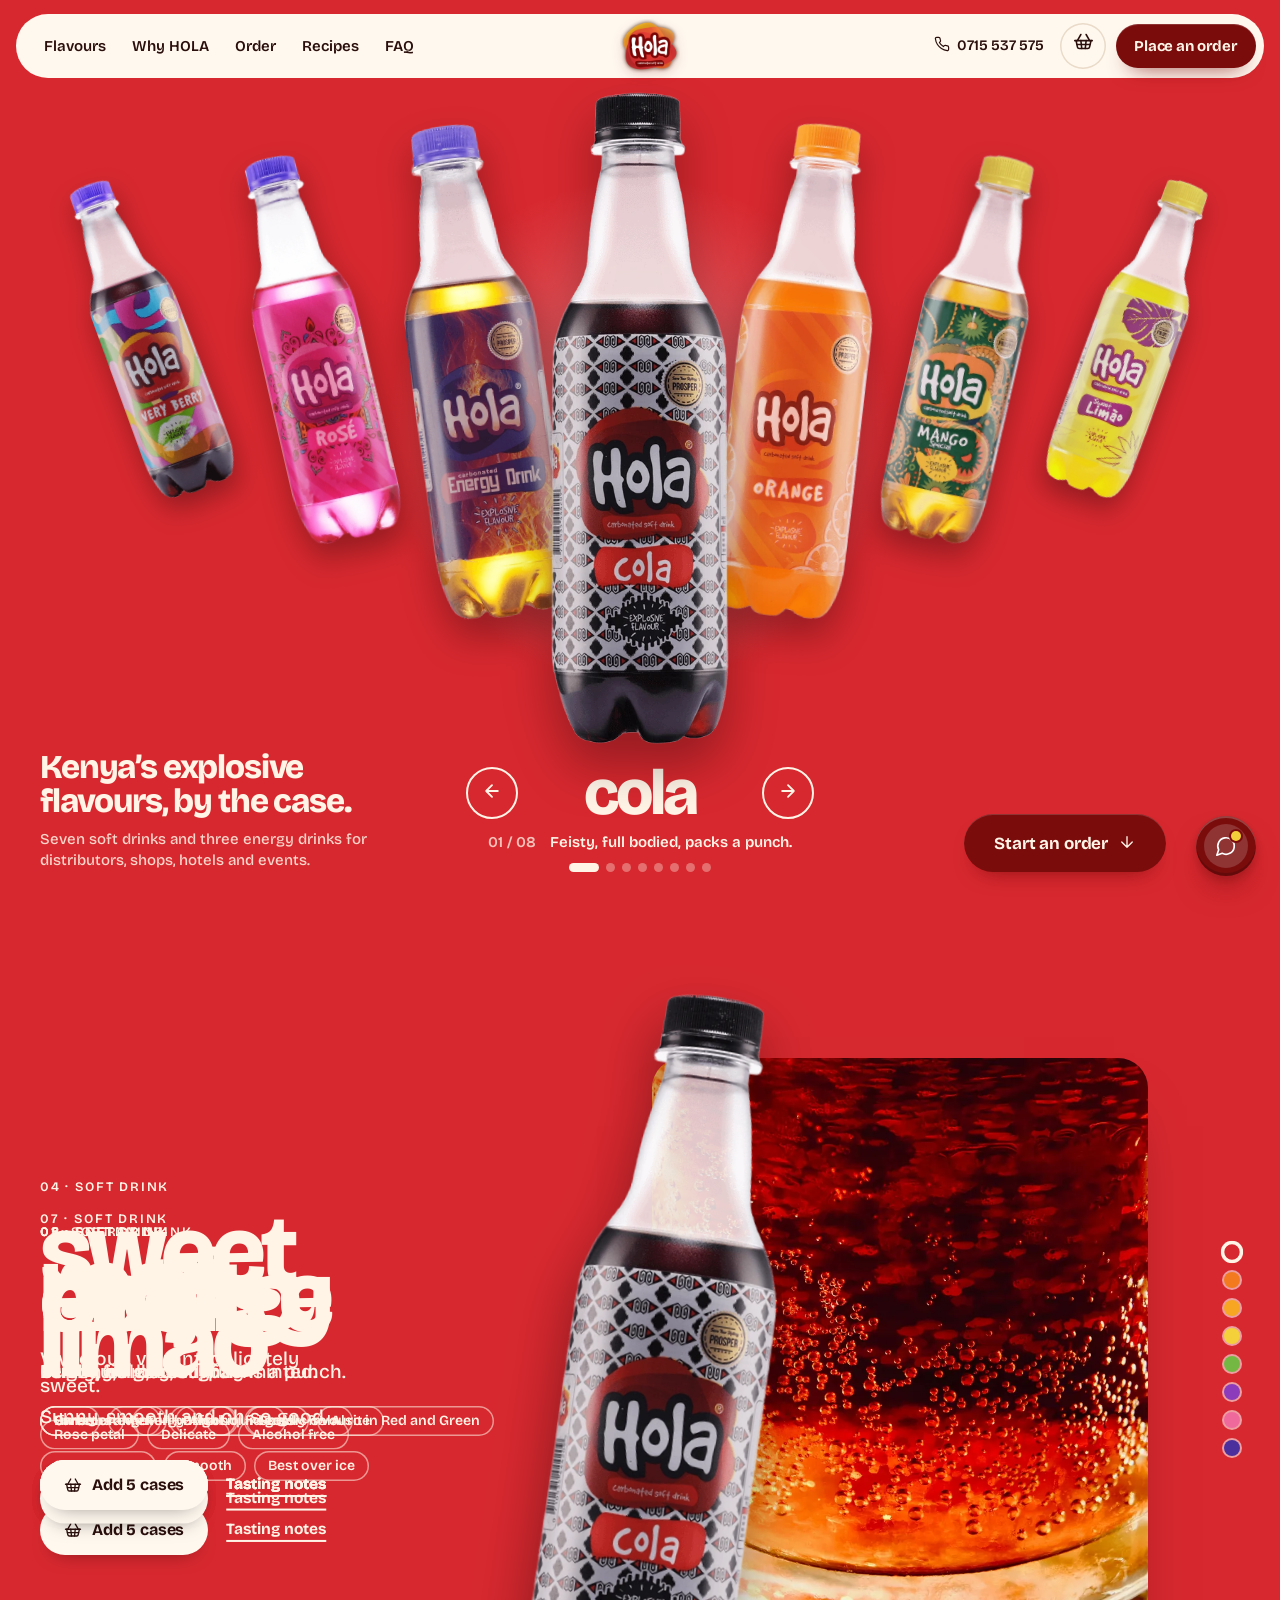
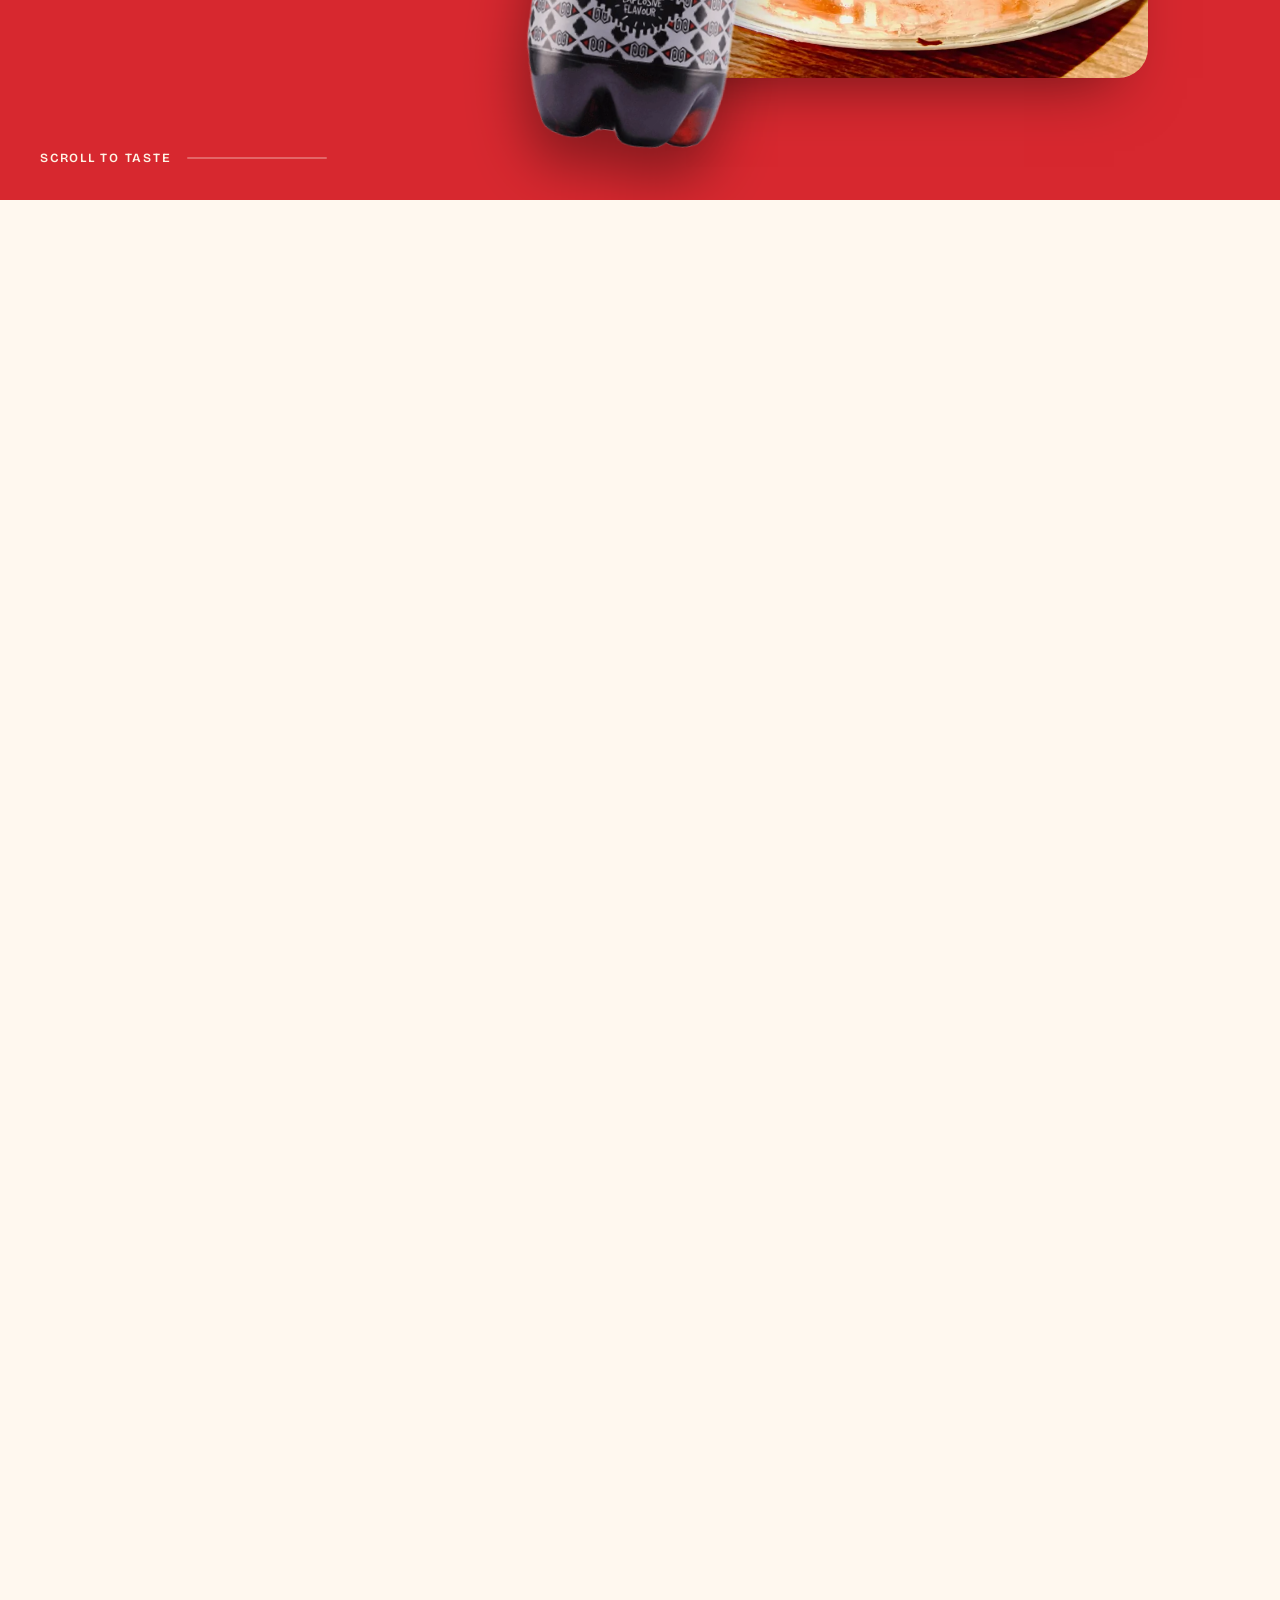
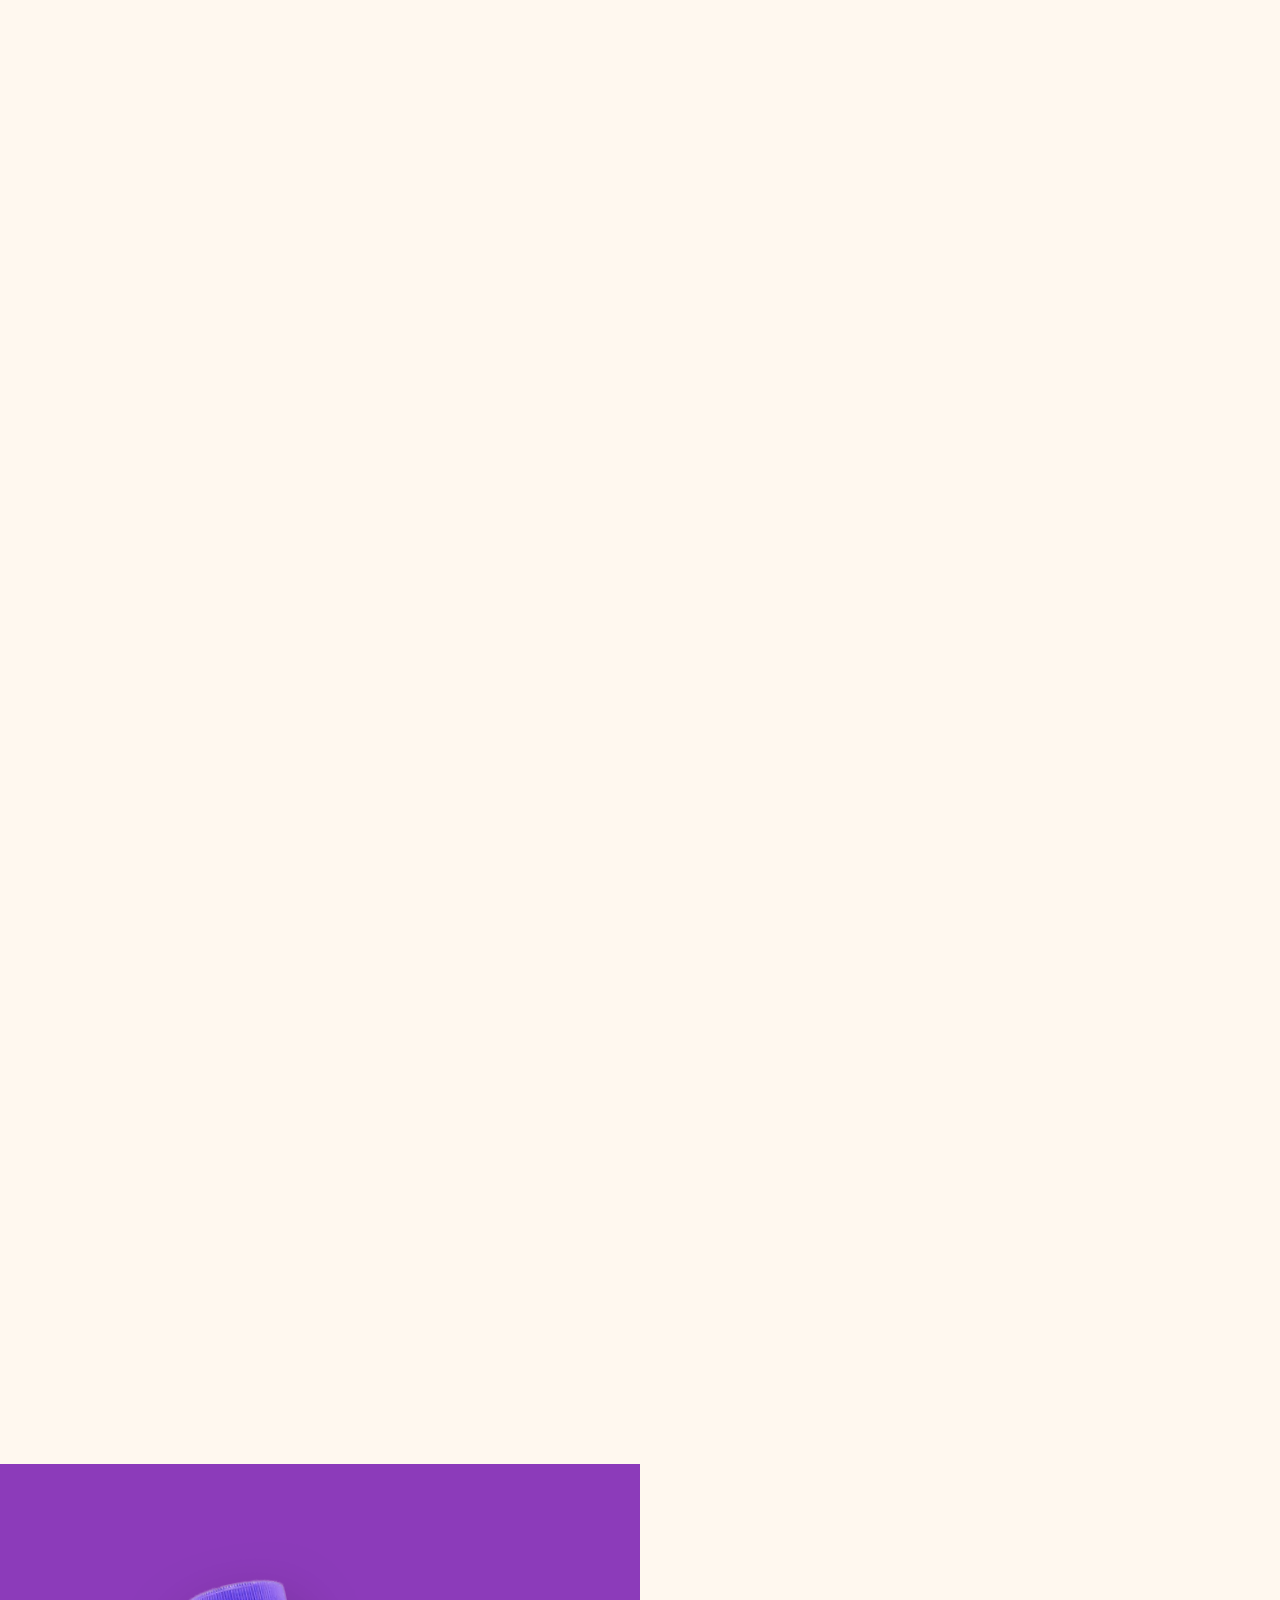
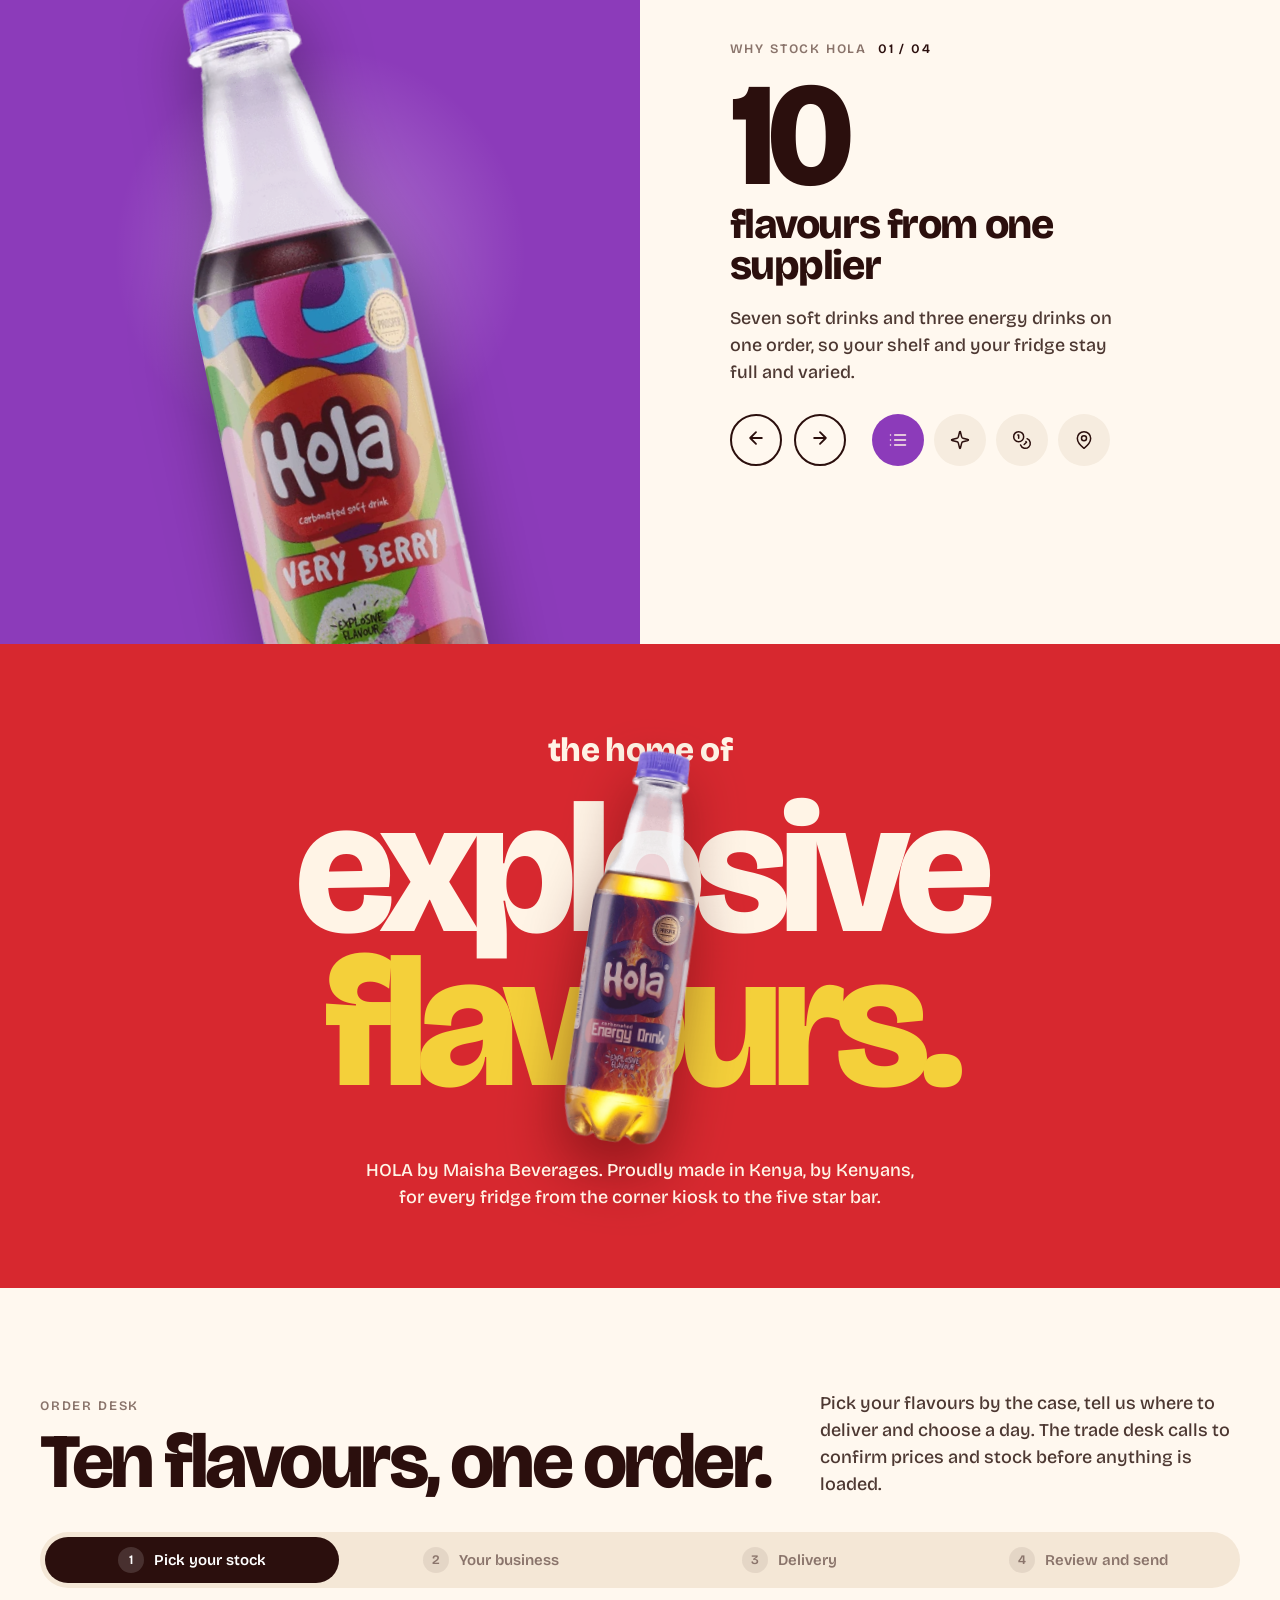
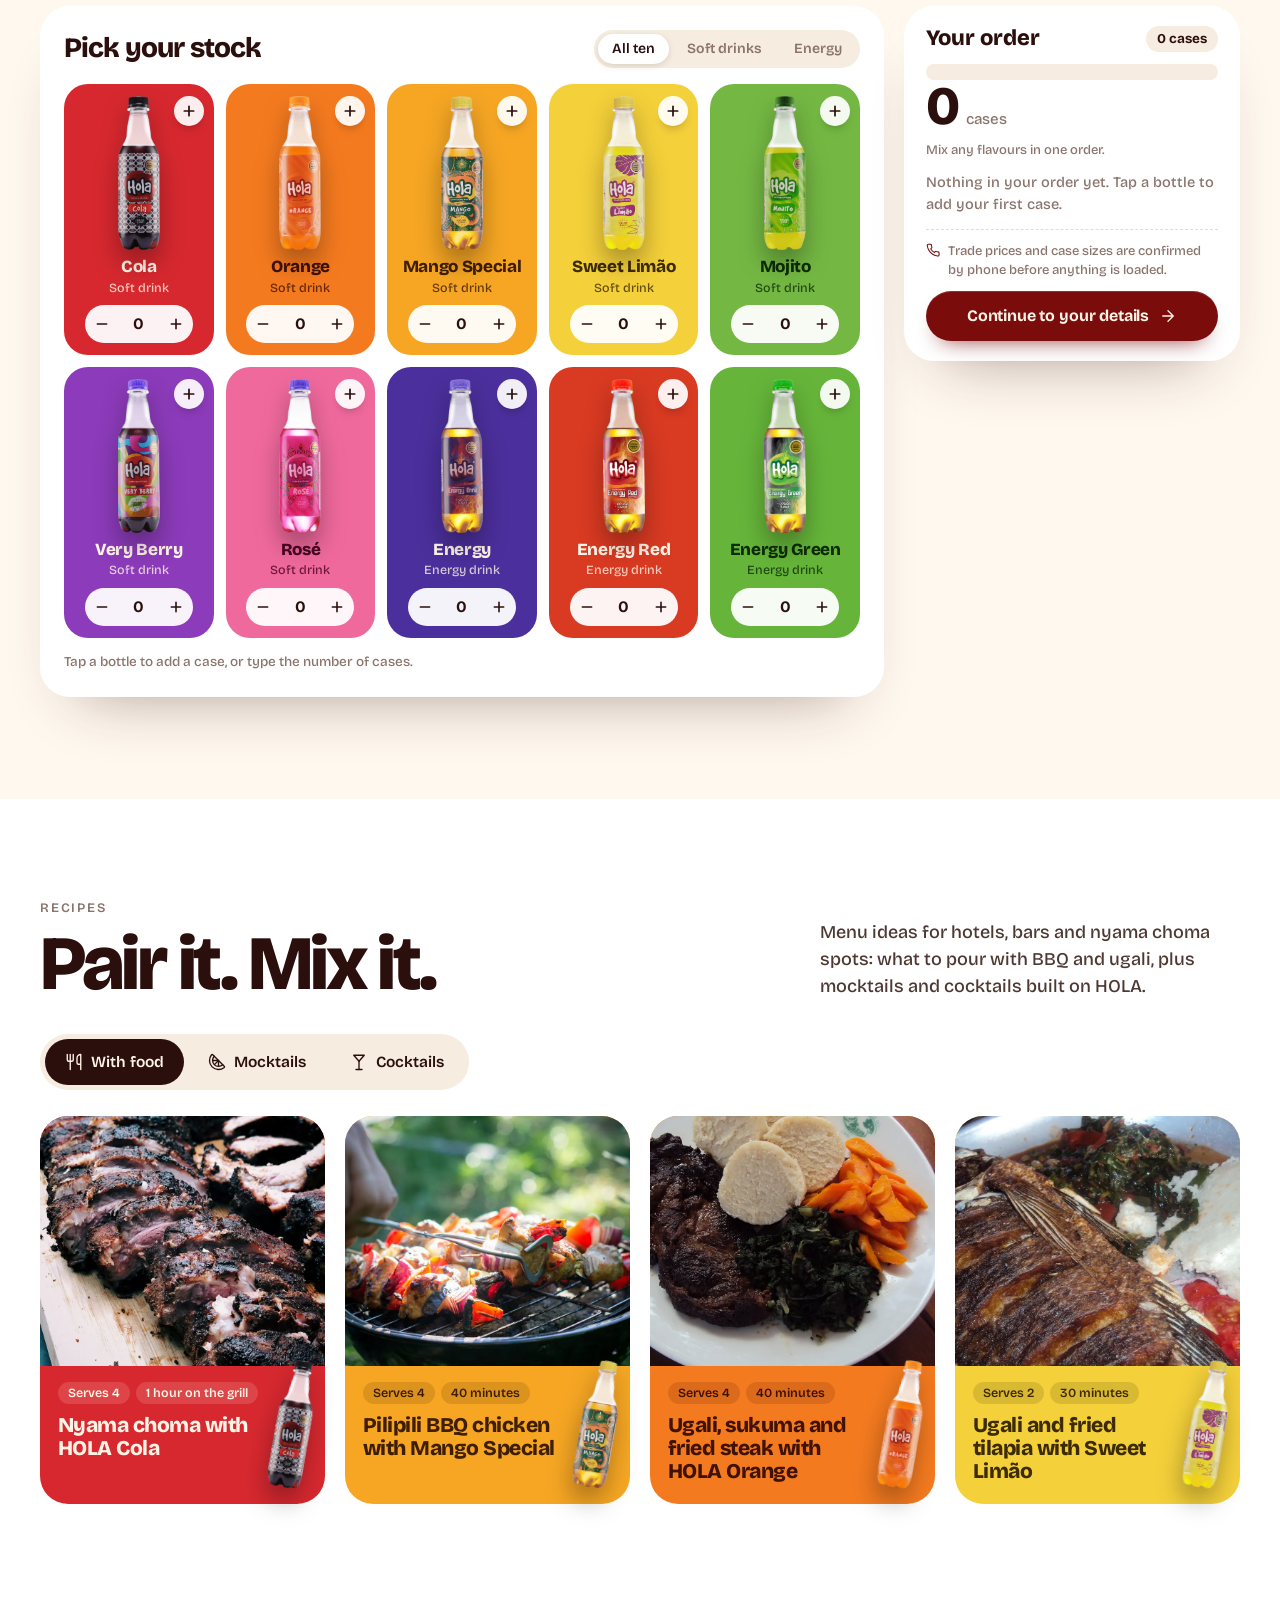
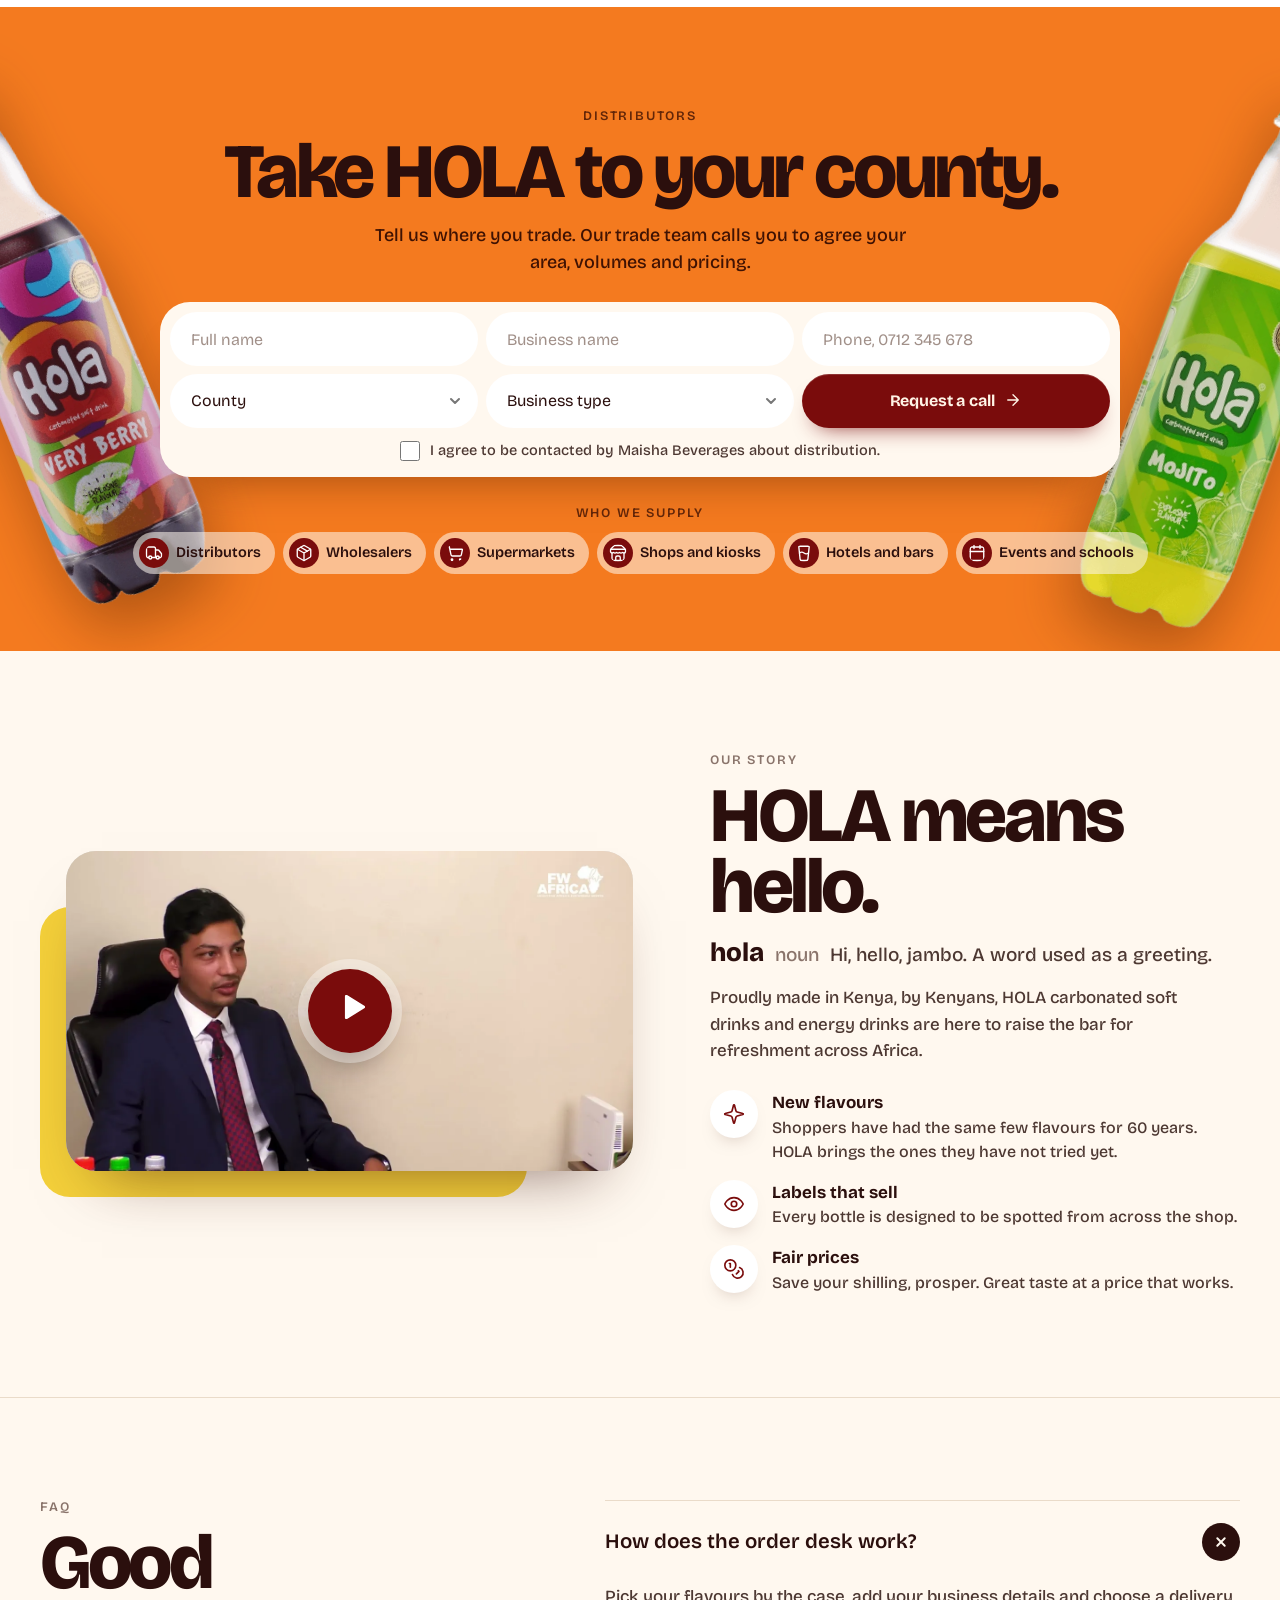
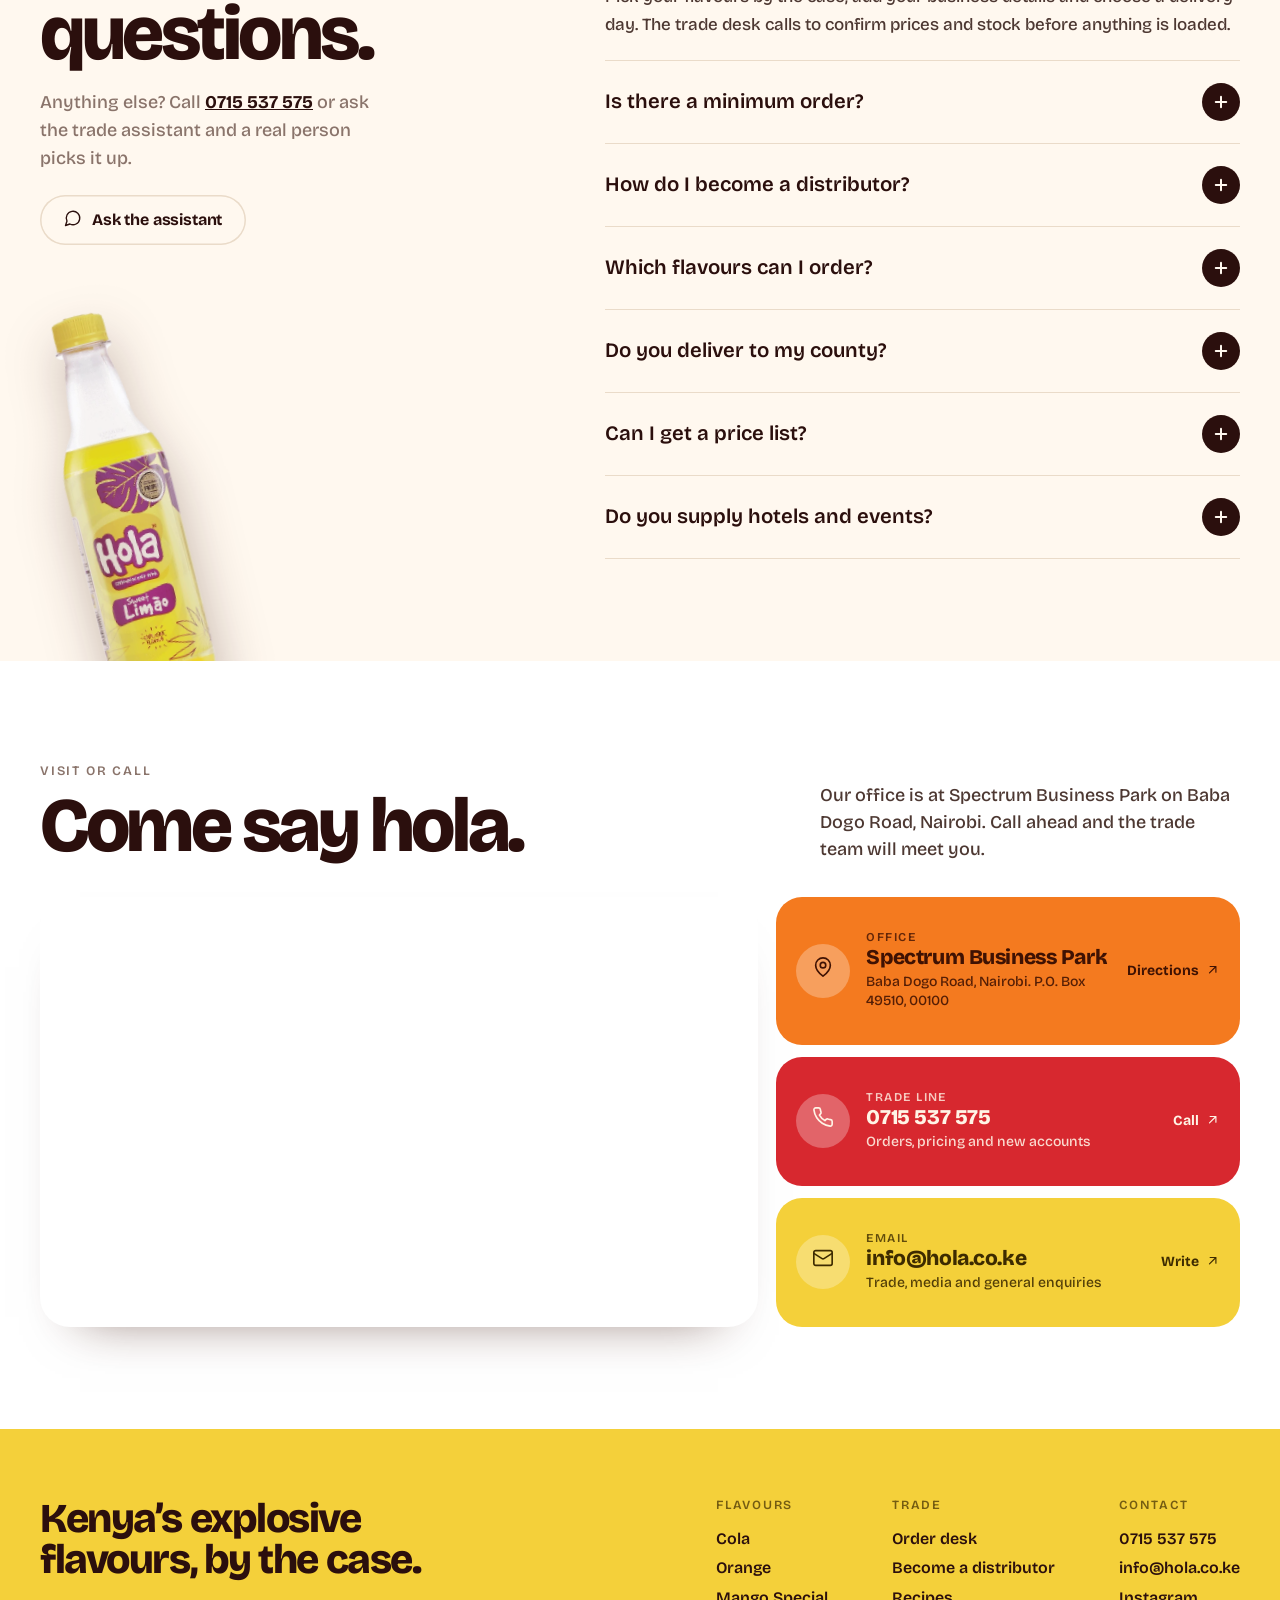
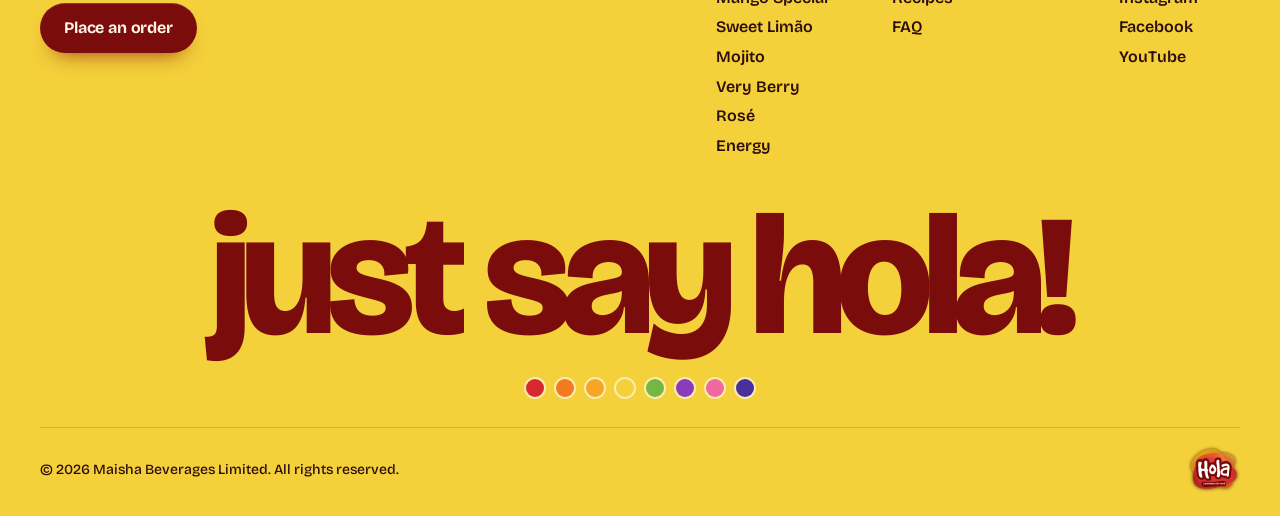
==== commit 2c79a62f: "Redesign both concepts after Brio and Sayian, add order desk and recipes Concept A now follows Brio:" ====
--- a/site-a-corporate/index.html
+++ b/site-a-corporate/index.html
@@ -3,145 +3,166 @@
 <head>
 <meta charset="utf-8">
 <meta name="viewport" content="width=device-width, initial-scale=1">
-<title>Maisha Beverages Limited | Makers of HOLA soft drinks, Nairobi</title>
-<meta name="description" content="Maisha Beverages Limited makes HOLA carbonated soft drinks and energy drinks in Nairobi, Kenya. Become a distributor and stock ten bold flavours from one supplier.">
-<meta name="theme-color" content="#ffffff">
+<title>HOLA by Maisha Beverages | Kenyan soft drinks for the trade</title>
+<meta name="description" content="Maisha Beverages makes HOLA carbonated soft drinks and energy drinks in Kenya. Order ten explosive flavours by the case, find recipes for your menu and become a distributor.">
+<meta name="theme-color" content="#D7282F">
 <link rel="icon" href="../shared/img/favicon.png">
 <link rel="apple-touch-icon" href="../shared/img/apple-touch-icon.png">
-<link rel="preload" href="../shared/fonts/archivo.woff2" as="font" type="font/woff2" crossorigin>
-<link rel="stylesheet" href="../shared/css/shared.css?v=1">
-<link rel="stylesheet" href="css/site.css?v=1">
+<link rel="preload" href="../shared/fonts/bricolage.woff2" as="font" type="font/woff2" crossorigin>
+<link rel="stylesheet" href="../shared/css/shared.css?v=2">
+<link rel="stylesheet" href="css/site.css?v=2">
 </head>
 <body>
 <a class="skip" href="#main">Skip to content</a>
 
-<div class="utility">
-  <div class="wrap utility__in">
-    <p>Proudly made in Nairobi, Kenya</p>
-    <div class="utility__links">
-      <a href="tel:+254715537575"><i data-icon="phone"></i>Trade line 0715 537 575</a>
-      <a href="mailto:info@hola.co.ke"><i data-icon="mail"></i>info@hola.co.ke</a>
-    </div>
-  </div>
-</div>
-
 <header class="header" id="top">
   <div class="header__pill">
-    <a class="brand" href="#top" aria-label="Maisha Beverages, back to top">
-      <img src="../shared/img/logo/hola-logo-flat.webp" alt="" width="534" height="465">
-      <span class="brand__text"><strong>Maisha Beverages</strong><span>Makers of HOLA</span></span>
+    <nav class="nav" aria-label="Main">
+      <a href="#flavours">Flavours</a>
+      <a href="#why">Why HOLA</a>
+      <a href="#order">Order</a>
+      <a href="#recipes">Recipes</a>
+      <a href="#faq">FAQ</a>
+    </nav>
+    <a class="brand" href="#top" aria-label="HOLA by Maisha Beverages, back to top">
+      <img src="../shared/img/logo/hola-logo-sm.webp" alt="" width="300" height="267">
     </a>
-    <nav class="nav" aria-label="Main">
-      <a href="#partners">Who we supply</a>
-      <a href="#range">Our range</a>
-      <a href="#why">Why HOLA</a>
-      <a href="#story">Our story</a>
-      <a href="#contact">Contact</a>
-    </nav>
-    <a class="btn btn--primary btn--sm" href="#distributor">Become a distributor</a>
+    <div class="header__end">
+      <a class="header__phone" href="tel:+254715537575"><i data-icon="phone"></i>0715 537 575</a>
+      <a class="basket" href="#order" data-order-host aria-label="Your order is empty"><i data-icon="basket"></i><span class="basket__n" data-order-count hidden>0</span></a>
+      <a class="btn btn--dark btn--sm" href="#order">Place an order</a>
+    </div>
   </div>
 </header>
 
 <main id="main">
 
-  <section class="hero" aria-labelledby="hero-title">
-    <div class="wrap hero__grid">
-      <div class="hero__copy">
-        <h1 class="hero__title" id="hero-title">Kenyan-made soft drinks, ready for your shelves.</h1>
-        <p class="hero__lead">Maisha Beverages makes the HOLA range of carbonated soft drinks and energy drinks in Nairobi. Ten bold flavours from one supplier, for distributors, retailers and hospitality.</p>
-        <div class="hero__ctas">
-          <a class="btn btn--primary btn--lg" href="#distributor">Become a distributor</a>
-          <a class="btn btn--ghost btn--lg" href="#range">Explore the range</a>
-        </div>
-        <div class="facts">
-          <div class="fact"><strong>10</strong><span>flavours in the range</span></div>
-          <div class="fact"><strong>3</strong><span>energy drinks</span></div>
-          <div class="fact"><strong>100%</strong><span>made in Kenya</span></div>
-        </div>
-      </div>
-
-      <div class="stage" id="stage" role="region" aria-roledescription="carousel" aria-label="HOLA flavours" tabindex="0">
-        <div class="stage__glow" aria-hidden="true"></div>
-        <div class="stage__ring" aria-hidden="true"></div>
-        <div class="stage__floor" aria-hidden="true"></div>
-        <div class="stage__bottles"></div>
-        <div class="stage__caption">
-          <button class="round" type="button" data-dir="-1" aria-label="Previous flavour"><i data-icon="left"></i></button>
-          <div class="stage__meta" aria-live="polite">
-            <p class="stage__name"></p>
-            <p class="stage__line"></p>
-          </div>
-          <button class="round" type="button" data-dir="1" aria-label="Next flavour"><i data-icon="right"></i></button>
-        </div>
-        <div class="stage__foot">
-          <div class="stage__dots" role="group" aria-label="Choose a flavour"></div>
-          <button class="text-link" type="button" data-open-current>Tasting notes and trade details <i data-icon="up"></i></button>
-        </div>
-      </div>
-    </div>
-  </section>
-
-  <section class="section section--partners" id="partners" aria-labelledby="partners-title">
+  <!-- Hero: Brio's arc of bottles on the colour of the flavour in front -->
+  <section class="hero" id="hero" aria-labelledby="hero-title">
+    <div class="hero__stage" id="stage" role="region" aria-roledescription="carousel" aria-label="HOLA flavours" tabindex="0">
+      <div class="hero__glow" aria-hidden="true"></div>
+      <div class="hero__bottles"></div>
+    </div>
+    <div class="hero__bar">
+      <div class="hero__intro">
+        <h1 class="hero__title" id="hero-title">Kenya&rsquo;s explosive flavours, by the case.</h1>
+        <p class="hero__lead">Seven soft drinks and three energy drinks for distributors, shops, hotels and events.</p>
+      </div>
+      <div class="hero__now">
+        <div class="hero__name-row">
+          <button class="round round--line" type="button" data-dir="-1" aria-label="Previous flavour"><i data-icon="left"></i></button>
+          <button class="hero__name" type="button" data-open-current aria-live="polite"></button>
+          <button class="round round--line" type="button" data-dir="1" aria-label="Next flavour"><i data-icon="right"></i></button>
+        </div>
+        <p class="hero__meta"></p>
+        <div class="hero__dots" role="group" aria-label="Choose a flavour"></div>
+      </div>
+      <div class="hero__cta">
+        <a class="btn btn--dark btn--lg" href="#order">Start an order <i data-icon="down"></i></a>
+      </div>
+    </div>
+  </section>
+
+  <!-- Flavour story: one flavour per scroll step, background follows the bottle -->
+  <section class="taste" id="flavours" aria-label="The HOLA flavours">
+    <div class="taste__pin">
+      <div class="taste__slides"></div>
+      <nav class="taste__dots" aria-label="Jump to a flavour"></nav>
+      <div class="taste__progress" aria-hidden="true"><span>Scroll to taste</span><i><b></b></i></div>
+    </div>
+  </section>
+
+  <!-- Why HOLA: Brio's split with a big number -->
+  <section class="why" id="why" aria-labelledby="why-title">
+    <div class="why__media" aria-hidden="true">
+      <img class="why__bottle" src="../shared/img/bottles/berry.webp" alt="" width="251" height="921" loading="lazy">
+    </div>
+    <div class="why__body">
+      <h2 class="eyebrow" id="why-title">Why stock HOLA <span class="why__count" aria-live="polite">01 / 04</span></h2>
+      <p class="why__stat"></p>
+      <p class="why__label"></p>
+      <p class="why__text"></p>
+      <div class="why__controls">
+        <button class="round round--line" type="button" data-why-dir="-1" aria-label="Previous reason"><i data-icon="left"></i></button>
+        <button class="round round--line" type="button" data-why-dir="1" aria-label="Next reason"><i data-icon="right"></i></button>
+        <div class="why__tabs" role="group" aria-label="Reasons"></div>
+      </div>
+    </div>
+  </section>
+
+  <!-- Statement band -->
+  <section class="statement" aria-labelledby="statement-title">
+    <h2 class="statement__title" id="statement-title">
+      <span class="statement__small">the home of</span>
+      <span class="statement__words">
+        <span class="statement__big">explosive</span>
+        <span class="statement__big statement__big--2">flavours.</span>
+        <img class="statement__bottle" src="../shared/img/bottles/energy.webp" alt="" width="251" height="921" loading="lazy">
+      </span>
+    </h2>
+    <p class="statement__text">HOLA by Maisha Beverages. Proudly made in Kenya, by Kenyans, for every fridge from the corner kiosk to the five star bar.</p>
+  </section>
+
+  <!-- Order desk: Brio's range grid, now you can order from it -->
+  <section class="section section--order" id="order" aria-labelledby="order-title">
     <div class="wrap">
-      <div class="section__head">
-        <h2 class="h2" id="partners-title">Built for the businesses that keep Kenya&rsquo;s fridges full.</h2>
-        <p class="section__aside">From distributors covering whole counties to the kiosk on the corner, we supply HOLA to every kind of trade customer. Pick yours to see how we work together.</p>
-      </div>
-      <div class="partner-grid" id="partner-grid"></div>
-    </div>
-  </section>
-
-  <section class="section section--cloud" id="range" aria-labelledby="range-title">
+      <div class="head">
+        <div>
+          <p class="eyebrow">Order desk</p>
+          <h2 class="h2" id="order-title">Ten flavours, one order.</h2>
+        </div>
+        <p class="head__aside">Pick your flavours by the case, tell us where to deliver and choose a day. The trade desk calls to confirm prices and stock before anything is loaded.</p>
+      </div>
+      <div id="order-desk"></div>
+    </div>
+  </section>
+
+  <!-- Recipes -->
+  <section class="section section--recipes" id="recipes" aria-labelledby="recipes-title">
     <div class="wrap">
-      <div class="section__head">
-        <h2 class="h2" id="range-title">The HOLA range</h2>
-        <p class="section__aside">Seven soft drinks and three energy drinks, each in a single-serve PET bottle with its own bold label. Select a flavour for tasting notes and trade details.</p>
-      </div>
-      <div class="range-grid" id="range-grid"></div>
-      <button class="energy-card" type="button" data-open-energy>
-        <span class="energy-card__copy">
-          <span class="kind-chip" style="--c:#5A2E96">Energy drinks</span>
-          <span class="energy-card__title">HOLA Energy, three ways</span>
-          <span class="energy-card__text">The original Liquid Gold, plus Red Berries and Green Peach &amp; Lemongrass for shoppers who want a fruity kick.</span>
-          <span class="energy-card__link">See the energy range <i data-icon="right"></i></span>
-        </span>
-        <span class="energy-card__shots" aria-hidden="true">
-          <img src="../shared/img/studio/energy-red.webp" alt="" width="600" height="995" loading="lazy">
-          <img src="../shared/img/studio/energy.webp" alt="" width="600" height="996" loading="lazy">
-          <img src="../shared/img/studio/energy-green.webp" alt="" width="600" height="995" loading="lazy">
-        </span>
-      </button>
-    </div>
-  </section>
-
-  <section class="section" id="why" aria-labelledby="why-title">
-    <div class="wrap">
-      <div class="why" id="why-panel">
-        <div class="why__media" aria-hidden="true">
-          <div class="why__slide why__slide--seal is-active">
-            <img class="why__seal" src="../shared/img/seal-prosper.webp" alt="" width="360" height="361" loading="lazy">
-            <img class="why__bottle" src="../shared/img/bottles/cola.webp" alt="" width="251" height="921" loading="lazy">
-          </div>
-          <div class="why__slide"><img src="../shared/img/life/hands-four.webp" alt="" width="1128" height="1400" loading="lazy"></div>
-          <div class="why__slide"><img src="../shared/img/life/poolside.webp" alt="" width="1320" height="1400" loading="lazy"></div>
-          <div class="why__slide"><img src="../shared/img/life/mojito-field.webp" alt="" width="1050" height="1400" loading="lazy"></div>
-        </div>
-        <div class="why__body">
-          <h2 class="why__heading" id="why-title">Why stock HOLA</h2>
-          <p class="why__count" aria-live="polite">Reason <span>1</span> of 4</p>
-          <h3 class="why__title"></h3>
-          <p class="why__text"></p>
-          <div class="why__controls">
-            <button class="round" type="button" data-why-dir="-1" aria-label="Previous reason"><i data-icon="left"></i></button>
-            <button class="round" type="button" data-why-dir="1" aria-label="Next reason"><i data-icon="right"></i></button>
-            <div class="why__pills" role="group" aria-label="Reasons"></div>
-          </div>
-        </div>
-      </div>
-    </div>
-  </section>
-
-  <section class="section section--cloud" id="story" aria-labelledby="story-title">
+      <div class="head">
+        <div>
+          <p class="eyebrow">Recipes</p>
+          <h2 class="h2" id="recipes-title">Pair it. Mix it.</h2>
+        </div>
+        <p class="head__aside">Menu ideas for hotels, bars and nyama choma spots: what to pour with BBQ and ugali, plus mocktails and cocktails built on HOLA.</p>
+      </div>
+      <div class="rtabs" role="tablist" aria-label="Recipe types"></div>
+      <div class="rgrid" id="recipe-grid" role="tabpanel"></div>
+    </div>
+  </section>
+
+  <!-- Distributors: Brio's newsletter band -->
+  <section class="band" id="distributor" aria-labelledby="dist-title">
+    <img class="band__bottle band__bottle--l" src="../shared/img/bottles/berry.webp" alt="" width="251" height="921" loading="lazy">
+    <img class="band__bottle band__bottle--r" src="../shared/img/bottles/mojito.webp" alt="" width="251" height="921" loading="lazy">
+    <div class="band__in">
+      <p class="eyebrow">Distributors</p>
+      <h2 class="band__title" id="dist-title">Take HOLA to your county.</h2>
+      <p class="band__lead">Tell us where you trade. Our trade team calls you to agree your area, volumes and pricing.</p>
+      <form class="band__form" id="dist-form" data-distributor novalidate aria-labelledby="dist-title">
+        <div class="band__fields">
+          <div class="field"><label class="visually-hidden" for="d-name">Full name</label><input id="d-name" name="name" autocomplete="name" placeholder="Full name"></div>
+          <div class="field"><label class="visually-hidden" for="d-business">Business name</label><input id="d-business" name="business" autocomplete="organization" placeholder="Business name"></div>
+          <div class="field"><label class="visually-hidden" for="d-phone">Phone</label><input id="d-phone" name="phone" type="tel" autocomplete="tel" placeholder="Phone, 0712 345 678"></div>
+          <div class="field"><label class="visually-hidden" for="d-county">County</label><select id="d-county" name="county" data-fill="counties"></select></div>
+          <div class="field"><label class="visually-hidden" for="d-type">Business type</label><select id="d-type" name="type" data-fill="types"></select></div>
+          <button class="btn btn--dark" type="submit">Request a call <i data-icon="right"></i></button>
+        </div>
+        <div class="band__foot">
+          <label class="check"><input type="checkbox" name="consent"><span>I agree to be contacted by Maisha Beverages about distribution.</span></label>
+          <p class="form__status" role="alert"></p>
+        </div>
+      </form>
+      <div class="band__partners">
+        <p>Who we supply</p>
+        <div class="band__chips" id="partner-chips"></div>
+      </div>
+    </div>
+  </section>
+
+  <!-- Story + video -->
+  <section class="section section--story" id="story" aria-labelledby="story-title">
     <div class="wrap story">
       <div class="story__media">
         <div class="mb-yt story__video" data-yt="F2DqzdPeuTY" data-title="Maisha Beverages: refreshing Kenyans with world class beverages at an affordable price">
@@ -150,121 +171,65 @@
             <span class="mb-yt__play"><i data-icon="play"></i></span>
           </button>
         </div>
-        <p class="story__caption"><i data-icon="youtube"></i>Maisha Beverages: refreshing Kenyans with world class beverages at an affordable price</p>
       </div>
       <div class="story__copy">
+        <p class="eyebrow">Our story</p>
         <h2 class="h2" id="story-title">HOLA means hello.</h2>
-        <p class="definition"><strong>hola</strong> <em>noun</em><span>Hi, hello, jambo. A word used as a greeting.</span></p>
+        <p class="definition"><strong>hola</strong> <em>noun</em> Hi, hello, jambo. A word used as a greeting.</p>
         <p>Proudly made in Kenya, by Kenyans, HOLA carbonated soft drinks and energy drinks are here to raise the bar for refreshment across Africa.</p>
-        <p>Our team brings together seasoned professionals and dreamers who want to inspire a new generation of progressive young Africans to believe in their own greatness.</p>
         <ul class="pillars">
-          <li><span class="tile"><i data-icon="spark"></i></span><span><strong>New flavours</strong>Shoppers have had the same few flavours for 60 years. We make the ones they have not tried yet.</span></li>
-          <li><span class="tile"><i data-icon="eye"></i></span><span><strong>Packs that stand out</strong>Every label is designed to be spotted from across the shop.</span></li>
-          <li><span class="tile"><i data-icon="coins"></i></span><span><strong>Fair prices</strong>Save your shilling, prosper. Great taste at a price that works for everyone.</span></li>
+          <li><i data-icon="spark"></i><span><strong>New flavours</strong>Shoppers have had the same few flavours for 60 years. HOLA brings the ones they have not tried yet.</span></li>
+          <li><i data-icon="eye"></i><span><strong>Labels that sell</strong>Every bottle is designed to be spotted from across the shop.</span></li>
+          <li><i data-icon="coins"></i><span><strong>Fair prices</strong>Save your shilling, prosper. Great taste at a price that works.</span></li>
         </ul>
       </div>
     </div>
   </section>
 
-  <section class="section section--distributor" id="distributor" aria-labelledby="dist-title">
-    <div class="wrap dist">
-      <div class="dist__intro">
-        <h2 class="h2" id="dist-title">Become a HOLA distributor</h2>
-        <p class="lead">Tell us about your business and the area you cover. Our trade team will call you to agree volumes, pricing and delivery.</p>
-        <ol class="steps">
-          <li><span class="steps__n">1</span><div><h3>Send your details</h3><p>Two minutes with the form, or one call to the trade line.</p></div></li>
-          <li><span class="steps__n">2</span><div><h3>Agree your terms</h3><p>We confirm your area, the flavours you want and a price list for your volumes.</p></div></li>
-          <li><span class="steps__n">3</span><div><h3>Take your first delivery</h3><p>Stock arrives from Nairobi with material to launch HOLA in your outlets.</p></div></li>
-        </ol>
-        <a class="talk-card" href="tel:+254715537575">
-          <span class="tile"><i data-icon="phone"></i></span>
-          <span><span class="talk-card__label">Prefer to talk?</span><strong>Call 0715 537 575</strong></span>
-          <i data-icon="right"></i>
-        </a>
-      </div>
-
-      <div class="form-card">
-        <form id="dist-form" class="form" data-distributor novalidate aria-labelledby="form-title">
-          <div class="form__head">
-            <h3 class="form__title" id="form-title">Distributor enquiry</h3>
-            <p class="form__note">Fields marked <span aria-hidden="true">*</span><span class="visually-hidden">with an asterisk</span> are required.</p>
-          </div>
-          <div class="form-grid">
-            <div class="field"><label for="f-name">Full name *</label><input id="f-name" name="name" autocomplete="name" required></div>
-            <div class="field"><label for="f-business">Business name *</label><input id="f-business" name="business" autocomplete="organization" required></div>
-            <div class="field"><label for="f-phone">Phone *</label><input id="f-phone" name="phone" type="tel" autocomplete="tel" placeholder="0712 345 678" required></div>
-            <div class="field"><label for="f-email">Email</label><input id="f-email" name="email" type="email" autocomplete="email" placeholder="you@business.co.ke"></div>
-            <div class="field"><label for="f-type">Business type *</label><select id="f-type" name="type" data-fill="types" required></select></div>
-            <div class="field"><label for="f-county">County *</label><select id="f-county" name="county" data-fill="counties" required></select></div>
-            <div class="field"><label for="f-area">Towns or areas you cover</label><input id="f-area" name="area" placeholder="For example Thika, Ruiru and Juja"></div>
-            <div class="field"><label for="f-volume">Expected volume</label><select id="f-volume" name="volume" data-fill="volumes"></select></div>
-            <fieldset class="field field--full">
-              <legend>Flavours you want to stock</legend>
-              <div class="chips" data-fill="flavours"></div>
-            </fieldset>
-            <fieldset class="field field--full field--inline">
-              <legend>Do you have your own delivery vehicles?</legend>
-              <label class="radio"><input type="radio" name="vehicles" value="Yes"><span>Yes</span></label>
-              <label class="radio"><input type="radio" name="vehicles" value="No"><span>No</span></label>
-              <label class="radio"><input type="radio" name="vehicles" value="Planning to"><span>Planning to</span></label>
-            </fieldset>
-            <div class="field field--full"><label for="f-message">Anything else we should know?</label><textarea id="f-message" name="message" rows="3" placeholder="Outlets you serve, current brands, the best time to call"></textarea></div>
-            <div class="field field--full"><label class="check"><input type="checkbox" name="consent" id="f-consent" required><span>I agree to be contacted by Maisha Beverages about this enquiry. *</span></label></div>
-          </div>
-          <div class="form__foot">
-            <p class="form__status" role="alert"></p>
-            <button type="submit" class="btn btn--primary btn--lg">Send enquiry</button>
-          </div>
-        </form>
-      </div>
-    </div>
-  </section>
-
-  <section class="section section--cloud" id="faq" aria-labelledby="faq-title">
+  <!-- FAQ: Brio's "Good questions." -->
+  <section class="section section--faq" id="faq" aria-labelledby="faq-title">
     <div class="wrap faq">
       <div class="faq__intro">
-        <h2 class="h2" id="faq-title">Trade questions</h2>
-        <p>Anything else? Call <a href="tel:+254715537575">0715 537 575</a>, email <a href="mailto:info@hola.co.ke">info@hola.co.ke</a> or ask the trade assistant.</p>
-        <button class="btn btn--ghost" type="button" data-open-chat><i data-icon="chat"></i>Ask the assistant</button>
+        <p class="eyebrow">FAQ</p>
+        <h2 class="h2" id="faq-title">Good questions.</h2>
+        <p>Anything else? Call <a href="tel:+254715537575">0715 537 575</a> or ask the trade assistant and a real person picks it up.</p>
+        <button class="btn btn--line" type="button" data-open-chat><i data-icon="chat"></i>Ask the assistant</button>
+        <img class="faq__bottle" src="../shared/img/bottles/limao.webp" alt="" width="251" height="921" loading="lazy">
       </div>
       <div class="faq__list" id="faq-list"></div>
     </div>
   </section>
 
-  <section class="section" id="contact" aria-labelledby="contact-title">
+  <!-- Contact + map -->
+  <section class="section section--contact" id="contact" aria-labelledby="contact-title">
     <div class="wrap">
-      <div class="section__head">
-        <h2 class="h2" id="contact-title">Visit or call us</h2>
-        <p class="section__aside">Our head office is at Spectrum Business Park on Baba Dogo Road, Nairobi. Call ahead and the trade team will meet you.</p>
+      <div class="head">
+        <div>
+          <p class="eyebrow">Visit or call</p>
+          <h2 class="h2" id="contact-title">Come say hola.</h2>
+        </div>
+        <p class="head__aside">Our office is at Spectrum Business Park on Baba Dogo Road, Nairobi. Call ahead and the trade team will meet you.</p>
       </div>
       <div class="contact">
         <div class="map-card">
           <iframe src="https://www.google.com/maps/embed?pb=!1m18!1m12!1m3!1d3988.874916447874!2d36.8875478!3d-1.2460012000000003!2m3!1f0!2f0!3f0!3m2!1i1024!2i768!4f13.1!3m3!1m2!1s0x182f15baffe6ede1%3A0xd61bb411f2a1bb7d!2sMaisha%20Beverages%20Limited!5e0!3m2!1sen!2ske!4v1793005391041!5m2!1sen!2ske" title="Map showing Maisha Beverages Limited on Baba Dogo Road, Nairobi" loading="lazy" allowfullscreen referrerpolicy="strict-origin-when-cross-origin"></iframe>
         </div>
         <div class="contact__cards">
-          <a class="c-card" href="https://www.google.com/maps/dir/?api=1&amp;destination=-1.2460012%2C36.8875478" target="_blank" rel="noopener">
-            <span class="tile"><i data-icon="pin"></i></span>
-            <span class="c-card__body"><span class="c-card__label">Head office</span><strong>Spectrum Business Park</strong><span>Baba Dogo Road, Nairobi</span><span>P.O. Box 49510, 00100 Nairobi</span></span>
-            <span class="c-card__go">Get directions <i data-icon="up"></i></span>
+          <a class="c-card" style="--bg:#F47A1F;--on:#3F1203" href="https://www.google.com/maps/dir/?api=1&amp;destination=-1.2460012%2C36.8875478" target="_blank" rel="noopener">
+            <span class="c-card__icon"><i data-icon="pin"></i></span>
+            <span class="c-card__body"><span class="c-card__label">Office</span><strong>Spectrum Business Park</strong><span>Baba Dogo Road, Nairobi. P.O. Box 49510, 00100</span></span>
+            <span class="c-card__go">Directions <i data-icon="up"></i></span>
           </a>
-          <a class="c-card" href="tel:+254715537575">
-            <span class="tile"><i data-icon="phone"></i></span>
+          <a class="c-card" style="--bg:#D7282F;--on:#FFF4E6" href="tel:+254715537575">
+            <span class="c-card__icon"><i data-icon="phone"></i></span>
             <span class="c-card__body"><span class="c-card__label">Trade line</span><strong>0715 537 575</strong><span>Orders, pricing and new accounts</span></span>
-            <span class="c-card__go">Call now <i data-icon="up"></i></span>
+            <span class="c-card__go">Call <i data-icon="up"></i></span>
           </a>
-          <a class="c-card" href="mailto:info@hola.co.ke?subject=Trade%20enquiry">
-            <span class="tile"><i data-icon="mail"></i></span>
+          <a class="c-card" style="--bg:#F4D03A;--on:#3D2B00" href="mailto:info@hola.co.ke?subject=Trade%20enquiry">
+            <span class="c-card__icon"><i data-icon="mail"></i></span>
             <span class="c-card__body"><span class="c-card__label">Email</span><strong>info@hola.co.ke</strong><span>Trade, media and general enquiries</span></span>
-            <span class="c-card__go">Write to us <i data-icon="up"></i></span>
+            <span class="c-card__go">Write <i data-icon="up"></i></span>
           </a>
-          <div class="c-card c-card--social">
-            <span class="c-card__body"><span class="c-card__label">Follow HOLA</span><strong>@hola_beverages</strong></span>
-            <span class="socials">
-              <a href="https://www.instagram.com/hola_beverages/" target="_blank" rel="noopener" aria-label="HOLA on Instagram"><i data-icon="instagram"></i></a>
-              <a href="https://www.facebook.com/holabeverages/" target="_blank" rel="noopener" aria-label="HOLA on Facebook"><i data-icon="facebook"></i></a>
-              <a href="https://www.youtube.com/watch?v=F2DqzdPeuTY" target="_blank" rel="noopener" aria-label="Maisha Beverages on YouTube"><i data-icon="youtube"></i></a>
-            </span>
-          </div>
         </div>
       </div>
     </div>
@@ -272,44 +237,46 @@
 </main>
 
 <footer class="footer">
-  <div class="wrap footer__grid">
-    <div class="footer__brand">
-      <img src="../shared/img/logo/hola-logo-flat.webp" alt="HOLA" width="534" height="465" loading="lazy">
-      <p><strong>Maisha Beverages Limited</strong>Makers of HOLA, the home of explosive flavours. Proudly made in Kenya, by Kenyans.</p>
-    </div>
-    <nav class="footer__col" aria-label="Company">
-      <h3>Company</h3>
-      <a href="#story">Our story</a>
-      <a href="#partners">Who we supply</a>
-      <a href="#why">Why stock HOLA</a>
-      <a href="#faq">Trade questions</a>
-      <a href="#distributor">Become a distributor</a>
-    </nav>
-    <nav class="footer__col" aria-label="Range">
-      <h3>Range</h3>
-      <div class="footer__flavours" id="footer-flavours"></div>
-    </nav>
-    <div class="footer__col">
-      <h3>Contact</h3>
-      <p>Spectrum Business Park<br>Baba Dogo Road, Nairobi<br>P.O. Box 49510, 00100</p>
-      <a href="tel:+254715537575">0715 537 575</a>
-      <a href="mailto:info@hola.co.ke">info@hola.co.ke</a>
-    </div>
-  </div>
-  <div class="wrap footer__base">
-    <p>&copy; 2026 Maisha Beverages Limited. All rights reserved.</p>
-    <p class="socials socials--small">
-      <a href="https://www.instagram.com/hola_beverages/" target="_blank" rel="noopener" aria-label="HOLA on Instagram"><i data-icon="instagram"></i></a>
-      <a href="https://www.facebook.com/holabeverages/" target="_blank" rel="noopener" aria-label="HOLA on Facebook"><i data-icon="facebook"></i></a>
-      <a href="https://www.youtube.com/watch?v=F2DqzdPeuTY" target="_blank" rel="noopener" aria-label="Maisha Beverages on YouTube"><i data-icon="youtube"></i></a>
-    </p>
+  <div class="wrap">
+    <div class="footer__top">
+      <div class="footer__pitch">
+        <p class="footer__line">Kenya&rsquo;s explosive flavours, by the case.</p>
+        <a class="btn btn--dark" href="#order">Place an order</a>
+      </div>
+      <div class="footer__cols">
+        <nav aria-label="Flavours"><h3>Flavours</h3><div id="footer-flavours"></div></nav>
+        <nav aria-label="Trade">
+          <h3>Trade</h3>
+          <a href="#order">Order desk</a>
+          <a href="#distributor">Become a distributor</a>
+          <a href="#recipes">Recipes</a>
+          <a href="#faq">FAQ</a>
+        </nav>
+        <div>
+          <h3>Contact</h3>
+          <a href="tel:+254715537575">0715 537 575</a>
+          <a href="mailto:info@hola.co.ke">info@hola.co.ke</a>
+          <a href="https://www.instagram.com/hola_beverages/" target="_blank" rel="noopener">Instagram</a>
+          <a href="https://www.facebook.com/holabeverages/" target="_blank" rel="noopener">Facebook</a>
+          <a href="https://www.youtube.com/watch?v=F2DqzdPeuTY" target="_blank" rel="noopener">YouTube</a>
+        </div>
+      </div>
+    </div>
+    <p class="footer__giant" aria-hidden="true">just say hola!</p>
+    <div class="footer__dots" id="footer-dots"></div>
+    <div class="footer__base">
+      <p>&copy; 2026 Maisha Beverages Limited. All rights reserved.</p>
+      <img src="../shared/img/logo/hola-logo-sm.webp" alt="HOLA" width="300" height="267" loading="lazy">
+    </div>
   </div>
 </footer>
 
-<script src="../shared/js/data.js?v=1"></script>
-<script src="../shared/js/ui.js?v=1"></script>
-<script src="../shared/js/form.js?v=1"></script>
-<script src="../shared/js/chatbot.js?v=1"></script>
-<script src="js/site.js?v=1"></script>
+<script src="../shared/js/data.js?v=2"></script>
+<script src="../shared/js/ui.js?v=2"></script>
+<script src="../shared/js/form.js?v=2"></script>
+<script src="../shared/js/order.js?v=2"></script>
+<script src="../shared/js/modals.js?v=2"></script>
+<script src="../shared/js/chatbot.js?v=2"></script>
+<script src="js/site.js?v=2"></script>
 </body>
 </html>
--- a/shared/css/shared.css
+++ b/shared/css/shared.css
@@ -175,6 +175,288 @@
 .mb-chat__form button .icon { width: 19px; height: 19px; }
 .mb-chat button:focus-visible, .mb-chat a:focus-visible { outline: 3px solid var(--focus); outline-offset: 2px; }
 
+.mb-msg__recipes { display: grid; gap: 6px; margin-top: 10px; max-height: 250px; overflow: auto; padding-right: 2px; }
+.mb-rec {
+  display: flex; align-items: center; gap: 10px; padding: 5px 10px 5px 5px; border-radius: 12px; cursor: pointer; text-align: left;
+  border: 1px solid var(--line); background: var(--paper); color: var(--ink); font: 600 13px/1.25 var(--font); transition: border-color .2s, transform .2s;
+}
+.mb-rec:hover { border-color: var(--accent); transform: translateY(-1px); }
+.mb-rec img { width: 38px; height: 38px; flex: none; border-radius: 9px; object-fit: cover; }
+
+/* ---------- Fields (distributor form and order desk) ---------- */
+.field { display: grid; gap: 7px; align-content: start; min-width: 0; margin: 0; padding: 0; border: 0; }
+.field--full { grid-column: 1 / -1; }
+/* :where() keeps these at class weight, so each concept can restyle fields with one class */
+.field > :where(label:not(.check), legend) { padding: 0; font: 600 14px/1.3 var(--font); color: var(--ink); }
+.field :where(input:not([type="radio"]):not([type="checkbox"]), select, textarea) {
+  width: 100%; height: 48px; padding: 0 14px; border-radius: var(--field-radius, 12px); border: 1.5px solid var(--line); background-color: #fff;
+  font: 400 16px/1.3 var(--font); color: var(--ink); transition: border-color .2s, box-shadow .2s; appearance: none;
+}
+.field :where(select) {
+  padding-right: 40px; cursor: pointer;
+  background-image: url("data:image/svg+xml,%3Csvg xmlns='http://www.w3.org/2000/svg' width='16' height='16' fill='none' stroke='%23777' stroke-width='2' stroke-linecap='round' stroke-linejoin='round'%3E%3Cpath d='m4 6 4 4 4-4'/%3E%3C/svg%3E");
+  background-repeat: no-repeat; background-position: right 14px center;
+}
+.field :where(textarea) { height: auto; min-height: 76px; padding: 12px 14px; resize: vertical; }
+.field :where(input, select, textarea):focus { outline: none; border-color: var(--accent); box-shadow: 0 0 0 3px color-mix(in srgb, var(--accent) 16%, transparent); }
+.field ::placeholder { color: color-mix(in srgb, var(--muted) 80%, transparent); }
+.check { display: flex; align-items: flex-start; gap: 10px; cursor: pointer; font-size: 15px; line-height: 1.45; color: var(--text); }
+.check input { width: 20px; height: 20px; flex: none; margin: 1px 0 0; accent-color: var(--accent); cursor: pointer; }
+
+/* ---------- Quantity stepper ---------- */
+.qty { display: inline-flex; align-items: center; height: 40px; border-radius: 999px; background: #fff; box-shadow: inset 0 0 0 1.5px var(--line); }
+.qty button { width: 38px; height: 40px; flex: none; border: 0; border-radius: 999px; background: transparent; color: var(--ink); cursor: pointer; display: grid; place-items: center; transition: background .2s; }
+.qty button:hover { background: color-mix(in srgb, var(--ink) 8%, transparent); }
+.qty button .icon { width: 16px; height: 16px; stroke-width: 2.4; }
+.qty input { width: 46px; height: 40px; padding: 0; border: 0; background: transparent; text-align: center; font: 700 16px/1 var(--font); color: var(--ink); -moz-appearance: textfield; appearance: textfield; }
+.qty input::-webkit-outer-spin-button, .qty input::-webkit-inner-spin-button { -webkit-appearance: none; margin: 0; }
+.qty input:focus { outline: none; }
+.qty:focus-within { box-shadow: inset 0 0 0 2px var(--focus); }
+
+/* ---------- Order desk ---------- */
+.od { position: relative; }
+.od-steps { list-style: none; margin: 0 0 18px; padding: 5px; display: grid; grid-template-columns: repeat(4, minmax(0, 1fr)); gap: 5px; border-radius: 999px; background: var(--od-steps-bg, rgba(255, 255, 255, .7)); }
+.od-steps button { all: unset; box-sizing: border-box; width: 100%; height: 46px; padding: 0 12px; display: flex; align-items: center; justify-content: center; gap: 10px; border-radius: 999px; cursor: pointer; font: 600 15px/1 var(--font); color: var(--ink); transition: background .25s, color .25s; }
+.od-steps button:hover:not([disabled]):not([aria-current]) { background: rgba(255, 255, 255, .8); }
+.od-steps button[disabled] { cursor: default; color: var(--muted); }
+.od-steps button[aria-current] { background: var(--od-step-on, var(--ink)); color: var(--od-step-on-ink, #fff); }
+.od-steps button:focus-visible { outline: 3px solid var(--focus); outline-offset: 2px; }
+.od-steps__n { width: 26px; height: 26px; flex: none; display: grid; place-items: center; border-radius: 50%; font-size: 13px; background: color-mix(in srgb, currentColor 14%, transparent); }
+.od-steps .is-done button:not([aria-current]) .od-steps__n { background: var(--accent); color: #fff; }
+.od-grid { display: grid; grid-template-columns: minmax(0, 1fr) 336px; gap: 20px; align-items: start; }
+.od.is-done .od-grid { grid-template-columns: minmax(0, 1fr); }
+.od.is-done .od-summary { display: none; }
+.od-main { min-width: 0; padding: 24px; border-radius: var(--od-radius, 24px); background: var(--od-card, #fff); box-shadow: var(--od-shadow, 0 24px 50px -30px rgba(40, 18, 16, .35)); }
+.od-panel[hidden] { display: none; }
+.od-panel__head { display: flex; flex-wrap: wrap; align-items: center; justify-content: space-between; gap: 8px 18px; margin-bottom: 16px; }
+.od-panel__title { margin: 0; font: var(--od-title, 800 26px/1.1 var(--font)); color: var(--ink); outline: none; }
+.od-panel__sub { margin: 0; width: 100%; font-size: 15px; color: var(--muted); }
+.od-filter { display: flex; gap: 4px; padding: 4px; border-radius: 999px; background: var(--cloud); }
+.od-filter button { border: 0; padding: 8px 14px; border-radius: 999px; background: transparent; color: var(--muted); font: 600 14px/1 var(--font); cursor: pointer; transition: background .2s, color .2s; }
+.od-filter [aria-pressed="true"] { background: #fff; color: var(--ink); box-shadow: 0 2px 8px -2px rgba(40, 18, 16, .2); }
+.od-items { list-style: none; margin: 0; padding: 0; display: grid; gap: 12px; }
+.od-item[hidden] { display: none; }
+.od-item__add { all: unset; box-sizing: border-box; position: relative; display: flex; align-items: center; justify-content: center; cursor: pointer; }
+.od-item__add img { max-width: none; }
+.od-item__add:focus-visible { outline: 3px solid var(--focus); outline-offset: 2px; }
+.od-item__info { display: grid; gap: 2px; min-width: 0; }
+.od-item__name { font: 700 16px/1.15 var(--font); color: var(--ink); }
+.od-item__kind { font-size: 12.5px; color: var(--muted); }
+.od-hint { margin: 14px 0 0; font-size: 13.5px; color: var(--muted); }
+.od-repeat { display: flex; align-items: center; gap: 12px; margin-bottom: 14px; padding: 10px 10px 10px 12px; border-radius: 16px; background: color-mix(in srgb, var(--accent) 8%, #fff); font-size: 14.5px; color: var(--text); }
+.od-repeat[hidden] { display: none; }
+.od-repeat strong { color: var(--ink); }
+.od-repeat .btn { margin-left: auto; flex: none; }
+.od-repeat__icon { width: 36px; height: 36px; flex: none; display: grid; place-items: center; border-radius: 50%; background: #fff; color: var(--accent); }
+.od-fields { display: grid; grid-template-columns: repeat(2, minmax(0, 1fr)); gap: 16px 18px; }
+.od-dist { display: grid; grid-template-columns: repeat(2, minmax(0, 1fr)); gap: 16px 18px; padding: 14px; border-radius: 16px; background: var(--cloud); }
+.od-dist[hidden], .od-address[hidden] { display: none; }
+.od-choices { display: grid; gap: 10px; }
+.od-choices--two { grid-template-columns: repeat(2, minmax(0, 1fr)); }
+.od-choices--row { display: flex; flex-wrap: wrap; gap: 8px; }
+.od-choice { position: relative; cursor: pointer; }
+.od-choice input { position: absolute; opacity: 0; pointer-events: none; }
+.od-choice__box { display: flex; align-items: center; gap: 12px; height: 100%; min-height: 48px; padding: 10px 14px; border-radius: 16px; border: 1.5px solid var(--line); background: #fff; transition: border-color .2s, box-shadow .2s, background .2s; }
+.od-choice:hover .od-choice__box { border-color: color-mix(in srgb, var(--accent) 50%, var(--line)); }
+.od-choice__icon { width: 40px; height: 40px; flex: none; display: grid; place-items: center; border-radius: 12px; background: var(--cloud); color: var(--accent); }
+.od-choice__text { display: grid; gap: 2px; }
+.od-choice__text strong { font: 600 15px/1.25 var(--font); color: var(--ink); }
+.od-choice__text span { font-size: 13px; line-height: 1.35; color: var(--muted); }
+.od-choice__tick { width: 18px; height: 18px; flex: none; margin-left: auto; color: var(--accent); stroke-width: 3; opacity: 0; transition: opacity .2s; }
+.od-choice input:checked + .od-choice__box { border-color: var(--accent); box-shadow: 0 0 0 3px color-mix(in srgb, var(--accent) 14%, transparent); }
+.od-choice input:checked + .od-choice__box .od-choice__tick { opacity: 1; }
+.od-choice input:focus-visible + .od-choice__box { outline: 3px solid var(--focus); outline-offset: 2px; }
+.od-choices--row .od-choice__box { min-height: 42px; padding: 7px 16px 7px 8px; border-radius: 999px; gap: 8px; }
+.od-choices--row .od-choice__box:not(:has(.od-choice__icon)) { padding-left: 16px; }
+.od-choices--row .od-choice__icon { width: 28px; height: 28px; border-radius: 50%; }
+.od-choices--row .od-choice__icon .icon { width: 16px; height: 16px; }
+.od-choices--row .od-choice__text { display: flex; gap: 6px; align-items: baseline; }
+.od-choices--row .od-choice__tick { display: none; }
+.od-choices--row .od-choice input:checked + .od-choice__box { background: var(--accent); border-color: var(--accent); }
+.od-choices--row .od-choice input:checked + .od-choice__box strong, .od-choices--row .od-choice input:checked + .od-choice__box span { color: #fff; }
+.od-choices--row .od-choice input:checked + .od-choice__box .od-choice__icon { background: rgba(255, 255, 255, .2); color: #fff; }
+.od-days { display: grid; grid-template-columns: repeat(8, minmax(0, 1fr)); gap: 8px; }
+.od-day { position: relative; cursor: pointer; }
+.od-day input { position: absolute; opacity: 0; pointer-events: none; }
+.od-day span { display: grid; justify-items: center; gap: 3px; padding: 10px 2px 9px; border-radius: 14px; border: 1.5px solid var(--line); background: #fff; font: 800 22px/1 var(--font); color: var(--ink); transition: border-color .2s, background .2s, transform .2s; }
+.od-day b { font: 600 12.5px/1 var(--font); color: var(--muted); }
+.od-day i { font: 500 12px/1 var(--font); font-style: normal; color: var(--muted); }
+.od-day:hover span { transform: translateY(-2px); border-color: color-mix(in srgb, var(--accent) 50%, var(--line)); }
+.od-day input:checked + span { background: var(--accent); border-color: var(--accent); color: #fff; }
+.od-day input:checked + span b, .od-day input:checked + span i { color: rgba(255, 255, 255, .85); }
+.od-day input:focus-visible + span { outline: 3px solid var(--focus); outline-offset: 2px; }
+.od-small { margin: 4px 0 0; font-size: 13px; color: var(--muted); }
+.od-review { display: grid; gap: 12px; margin-bottom: 16px; }
+.od-block { padding: 14px 16px; border-radius: 16px; border: 1.5px solid var(--line); background: #fff; }
+.od-block header { display: flex; align-items: center; justify-content: space-between; margin-bottom: 10px; }
+.od-block h4 { margin: 0; display: flex; align-items: center; gap: 8px; font: 700 16px/1.2 var(--font); color: var(--ink); }
+.od-block h4 .icon { color: var(--accent); }
+.od-block header button { border: 0; padding: 6px 10px; border-radius: 999px; background: transparent; color: var(--accent); font: 600 14px/1 var(--font); display: inline-flex; align-items: center; gap: 6px; cursor: pointer; }
+.od-block header button:hover { background: var(--cloud); }
+.od-block dl { margin: 0; display: grid; gap: 6px; }
+.od-block dl div { display: grid; grid-template-columns: 110px minmax(0, 1fr); gap: 10px; font-size: 14.5px; }
+.od-block dt { color: var(--muted); }
+.od-block dd { margin: 0; font-weight: 600; color: var(--ink); overflow-wrap: anywhere; }
+.od-block__lines { list-style: none; margin: 0; padding: 0; display: grid; grid-template-columns: repeat(auto-fill, minmax(160px, 1fr)); gap: 8px; }
+.od-block__lines li { display: flex; align-items: center; gap: 8px; padding: 5px 12px 5px 6px; border-radius: 12px; background: color-mix(in srgb, var(--c) 11%, #fff); font-size: 14px; color: var(--ink); }
+.od-block__lines img { width: 14px; height: 46px; object-fit: contain; }
+.od-block__lines b { margin-left: auto; white-space: nowrap; }
+.od-main .form__status { margin-top: 8px; }
+
+/* Sticky and never taller than the window, so the next-step button stays in view; the line list scrolls */
+.od-summary {
+  position: sticky; top: var(--od-sticky, 96px); max-height: calc(100vh - var(--od-sticky, 96px) - 16px);
+  display: flex; flex-direction: column; gap: 12px; padding: 20px 22px; border-radius: var(--od-radius, 24px);
+  background: var(--od-card, #fff); box-shadow: var(--od-shadow, 0 24px 50px -30px rgba(40, 18, 16, .35));
+}
+.od-summary > * { flex: none; }
+.od-summary .od-lines { flex: 0 1 auto; min-height: 48px; max-height: none; }
+.od-summary .od-lines:empty { display: none; }
+.od-summary__head { display: flex; align-items: center; justify-content: space-between; gap: 10px; }
+.od-summary__head h3 { margin: 0; font: var(--od-title, 800 22px/1.1 var(--font)); font-size: 22px; color: var(--ink); }
+.od-summary__count { padding: 6px 11px; border-radius: 999px; background: var(--cloud); font: 700 13.5px/1 var(--font); color: var(--ink); white-space: nowrap; }
+.od-viz__note { margin: -6px 0 0; font-size: 13px; color: var(--muted); }
+.od-bar { display: flex; gap: 3px; height: 16px; padding: 3px; border-radius: 999px; background: var(--cloud); overflow: hidden; }
+.od-bar span { min-width: 8px; border-radius: 999px; transition: flex-grow .45s cubic-bezier(.2, .8, .2, 1); }
+.od-big { display: flex; align-items: baseline; gap: 8px; color: var(--ink); }
+.od-big strong { font: 800 54px/1 var(--display, var(--font)); letter-spacing: -.03em; }
+.od-big span { font-size: 15px; color: var(--muted); }
+.od-crate { display: grid; grid-template-columns: repeat(6, 1fr); gap: 7px; padding: 12px; border-radius: 16px; }
+.od-cap { aspect-ratio: 1; border-radius: 50%; background: rgba(0, 0, 0, .08); box-shadow: inset 0 2px 4px rgba(0, 0, 0, .18); }
+.od-cap.is-on { background: radial-gradient(circle at 35% 30%, rgba(255, 255, 255, .55), transparent 40%), var(--c); box-shadow: inset 0 -3px 0 rgba(0, 0, 0, .18), 0 3px 6px -2px rgba(0, 0, 0, .35); }
+.od-lines { list-style: none; margin: 0; padding: 0; display: grid; gap: 6px; max-height: 232px; overflow: auto; }
+.od-lines li { display: grid; grid-template-columns: 12px minmax(0, 1fr) auto 28px; align-items: center; gap: 10px; padding: 6px 6px 6px 12px; border-radius: 12px; background: var(--cloud); }
+.od-lines__dot { width: 12px; height: 12px; border-radius: 50%; background: var(--c); }
+.od-lines__name { font: 600 14.5px/1.2 var(--font); color: var(--ink); white-space: nowrap; overflow: hidden; text-overflow: ellipsis; }
+.od-lines__qty { display: inline-flex; align-items: center; gap: 2px; }
+.od-lines__qty button, .od-lines__x { width: 28px; height: 28px; border: 0; border-radius: 50%; background: #fff; color: var(--ink); cursor: pointer; display: grid; place-items: center; }
+.od-lines__qty button .icon, .od-lines__x .icon { width: 14px; height: 14px; stroke-width: 2.4; }
+.od-lines__x { background: transparent; color: var(--muted); }
+.od-lines__x:hover { color: #B42318; background: #fff; }
+.od-lines__qty b { min-width: 30px; text-align: center; font: 700 14.5px/1 var(--font); color: var(--ink); }
+.od-empty { margin: 0; font-size: 14.5px; color: var(--muted); }
+.od-empty[hidden] { display: none; }
+.od-note { display: flex; gap: 8px; margin: 0; padding-top: 12px; border-top: 1.5px dashed var(--line); font-size: 13px; line-height: 1.45; color: var(--muted); }
+.od-note .icon { margin-top: 1px; color: var(--accent); }
+.od-actions { display: grid; gap: 6px; }
+.od-actions .btn { width: 100%; justify-content: center; }
+.od-back { justify-self: center; display: inline-flex; align-items: center; gap: 6px; padding: 8px 12px; border: 0; border-radius: 999px; background: transparent; color: var(--muted); font: 600 14.5px/1 var(--font); cursor: pointer; }
+.od-back:hover { color: var(--ink); background: var(--cloud); }
+.od-back[hidden] { display: none; }
+.od-error { margin: 0; font-size: 14px; font-weight: 600; color: #B42318; text-align: center; }
+.od-error:empty { display: none; }
+.od-done { outline: none; animation: mb-pop .4s cubic-bezier(.2, .8, .2, 1) both; }
+.od-done__badge { width: 64px; height: 64px; border-radius: 50%; display: grid; place-items: center; color: #fff; background: linear-gradient(160deg, #3BB273, #1E8E55); box-shadow: 0 14px 28px -10px rgba(30, 142, 85, .6), inset 0 2px 0 rgba(255, 255, 255, .35); }
+.od-done__badge .icon { width: 30px; height: 30px; stroke-width: 3; }
+.od-done__title { margin: 16px 0 6px; font: var(--od-title, 800 30px/1.1 var(--font)); color: var(--ink); }
+.od-done__lead { margin: 0; max-width: 64ch; font-size: 16.5px; line-height: 1.55; color: var(--text); }
+.od-done__meta { margin: 18px 0; display: grid; grid-template-columns: repeat(3, minmax(0, 1fr)); gap: 10px; }
+.od-done__meta div { padding: 12px 14px; border-radius: 14px; background: var(--cloud); }
+.od-done__meta dt { font-size: 13px; color: var(--muted); }
+.od-done__meta dd { margin: 4px 0 0; font: 700 17px/1.2 var(--font); color: var(--ink); }
+.od-track { list-style: none; margin: 0 0 18px; padding: 0; display: grid; grid-template-columns: repeat(4, minmax(0, 1fr)); gap: 12px; }
+.od-track li { position: relative; padding-top: 30px; }
+.od-track li > span { position: absolute; top: 2px; left: 0; width: 20px; height: 20px; box-sizing: border-box; border-radius: 50%; border: 3px solid var(--line); background: #fff; }
+.od-track li::before { content: ""; position: absolute; top: 10px; left: 26px; right: -6px; height: 3px; border-radius: 3px; background: var(--line); }
+.od-track li:last-child::before { display: none; }
+.od-track li.is-done > span { border-color: #1E8E55; background: #3BB273; }
+.od-track li.is-done::before { background: linear-gradient(90deg, #3BB273, var(--line)); }
+.od-track strong { display: block; font-size: 15px; line-height: 1.3; color: var(--ink); }
+.od-track p { margin: 4px 0 0; font-size: 13.5px; line-height: 1.4; color: var(--muted); }
+.od-done__lines { list-style: none; margin: 0 0 20px; padding: 0; display: flex; flex-wrap: wrap; gap: 8px; }
+.od-done__lines li { display: flex; align-items: center; gap: 6px; padding: 4px 14px 4px 6px; border-radius: 999px; background: color-mix(in srgb, var(--c) 13%, #fff); font-size: 14px; color: var(--ink); }
+.od-done__lines img { width: 12px; height: 40px; object-fit: contain; }
+.od-done__actions { display: flex; flex-wrap: wrap; gap: 10px; }
+.od-print { display: none; }
+
+/* ---------- Pop-ups: flavour, energy, partner, recipe ---------- */
+.mb-dialog--flavour .mb-dialog__panel, .mb-dialog--recipe .mb-dialog__panel { width: min(1020px, 100%); }
+.mb-dialog--energy .mb-dialog__panel { width: min(1040px, 100%); }
+.mb-dialog--narrow .mb-dialog__panel { width: min(580px, 100%); }
+.fm, .rm { display: grid; grid-template-columns: minmax(0, .82fr) minmax(0, 1.18fr); }
+.fm__media, .rm__media { position: relative; min-height: 100%; overflow: hidden; border-radius: var(--radius-lg) 0 0 var(--radius-lg); background: var(--bg); }
+.fm__media img, .rm__photo { position: absolute; inset: 0; width: 100%; height: 100%; object-fit: cover; }
+.fm__body, .rm__body { display: grid; gap: 14px; align-content: start; padding: 34px 34px 24px; }
+.fm__kind { margin: 0; font: 600 14px/1 var(--font); color: var(--muted); }
+.fm__name, .rm__name { margin: 0; padding-right: 40px; font: 800 38px/1.02 var(--display, var(--font)); letter-spacing: -.02em; color: var(--ink); }
+.fm__desc, .rm__intro { margin: 0; font-size: 16px; line-height: 1.6; color: var(--text); }
+.fm__notes { list-style: none; margin: 0; padding: 0; display: flex; flex-wrap: wrap; gap: 6px; }
+.fm__notes li { padding: 6px 12px; border-radius: 999px; border: 1.5px solid color-mix(in srgb, var(--c) 45%, transparent); font: 600 13.5px/1 var(--font); color: var(--ink); }
+.fm__specs { margin: 0; display: grid; grid-template-columns: repeat(3, minmax(0, 1fr)); gap: 8px; }
+.fm__specs div { padding: 10px 12px; border-radius: 12px; background: var(--cloud); }
+.fm__specs dt { font-size: 12.5px; color: var(--muted); }
+.fm__specs dd { margin: 3px 0 0; font: 600 14px/1.3 var(--font); color: var(--ink); }
+.fm__pairs h3 { margin: 0 0 8px; font: 700 14px/1 var(--font); color: var(--ink); }
+.fm__pairs div { display: flex; flex-wrap: wrap; gap: 8px; }
+.fm__pairs button { display: inline-flex; align-items: center; gap: 8px; padding: 4px 13px 4px 4px; border-radius: 999px; border: 1.5px solid var(--line); background: #fff; color: var(--ink); font: 600 13.5px/1.2 var(--font); cursor: pointer; transition: border-color .2s, transform .2s; }
+.fm__pairs button:hover { border-color: var(--c); transform: translateY(-1px); }
+.fm__pairs img { width: 30px; height: 30px; border-radius: 50%; object-fit: cover; }
+.add-row { display: flex; flex-wrap: wrap; align-items: center; gap: 10px 12px; padding: 12px; border-radius: 18px; background: color-mix(in srgb, var(--c) 9%, #fff); }
+.add-row .btn { flex: 1 1 auto; justify-content: center; }
+.add-row__in { width: 100%; margin: 0; font-size: 14px; color: var(--muted); }
+.add-row__in strong { color: var(--ink); }
+.fm__nav { display: flex; justify-content: space-between; gap: 10px; padding-top: 12px; border-top: 1px solid var(--line); }
+.fm__nav button { display: inline-flex; align-items: center; gap: 6px; padding: 6px 8px; border: 0; border-radius: 999px; background: transparent; color: var(--muted); font: 600 14px/1 var(--font); cursor: pointer; }
+.fm__nav button:hover { color: var(--ink); background: var(--cloud); }
+.em { padding: 34px; }
+.em__head { max-width: 640px; margin-bottom: 20px; }
+.em__head h2 { margin: 8px 0 8px; font: 800 36px/1.05 var(--display, var(--font)); letter-spacing: -.02em; color: var(--ink); }
+.em__head p { margin: 0; color: var(--text); }
+.em__grid { display: grid; grid-template-columns: repeat(3, minmax(0, 1fr)); gap: 14px; }
+.em__item { display: grid; gap: 10px; align-content: start; padding: 12px; border-radius: 22px; border: 1px solid var(--line); background: #fff; }
+.em__shot { height: 210px; display: flex; align-items: center; justify-content: center; border-radius: 16px; background: var(--bg); overflow: hidden; }
+.em__shot img { height: 188px; width: auto; max-width: none; filter: drop-shadow(0 16px 18px rgba(0, 0, 0, .3)); }
+.em__item h3 { margin: 4px 4px 0; font: 700 18px/1.2 var(--font); color: var(--ink); }
+.em__item > p { margin: 0 4px; font-size: 14px; line-height: 1.5; color: var(--text); }
+.pm { padding: 36px; display: grid; gap: 14px; }
+.pm__icon { width: 56px; height: 56px; display: grid; place-items: center; border-radius: 16px; background: var(--accent); color: #fff; }
+.pm__icon .icon { width: 26px; height: 26px; }
+.pm h2 { margin: 0; font: 800 32px/1.05 var(--display, var(--font)); color: var(--ink); }
+.pm__line { margin: 0; font-size: 16.5px; color: var(--text); }
+.pm__points { list-style: none; margin: 0; padding: 0; display: grid; gap: 10px; }
+.pm__points li { display: flex; gap: 10px; font-size: 15.5px; color: var(--text); }
+.pm__points .icon { margin-top: 2px; color: var(--accent); stroke-width: 2.6; }
+.pm__actions { display: flex; flex-wrap: wrap; gap: 10px; margin-top: 6px; }
+.rm__bottle { position: absolute; right: 22px; bottom: -4%; height: 56%; width: auto; transform: rotate(8deg); filter: drop-shadow(0 18px 22px rgba(0, 0, 0, .4)); }
+.rm__bottle--also { right: 96px; bottom: -8%; height: 48%; transform: rotate(-7deg); }
+.rm__credit { position: absolute; left: 12px; bottom: 12px; z-index: 2; padding: 4px 9px; border-radius: 999px; background: rgba(0, 0, 0, .5); color: #fff; font: 500 11.5px/1.2 var(--font); text-decoration: none; }
+.rm__credit:hover { background: rgba(0, 0, 0, .7); text-decoration: underline; }
+.rm__meta { margin: 0; display: flex; flex-wrap: wrap; gap: 6px; }
+.rm__meta span { padding: 6px 11px; border-radius: 999px; background: var(--cloud); font: 600 13px/1 var(--font); color: var(--ink); }
+.rm__meta span:first-child { background: var(--bg); color: var(--on); }
+.rm__cols { display: grid; grid-template-columns: minmax(0, 1fr) minmax(0, 1.25fr); gap: 22px; }
+.rm__cols h3 { margin: 0 0 8px; font: 700 15px/1 var(--font); color: var(--ink); }
+.rm__cols ul, .rm__cols ol { margin: 0; padding-left: 18px; display: grid; gap: 7px; font-size: 14.5px; line-height: 1.5; color: var(--text); }
+.rm__tip { margin: 0; padding: 12px 14px; border-radius: 14px; background: color-mix(in srgb, var(--c) 10%, #fff); font-size: 14.5px; line-height: 1.5; color: var(--text); }
+.rm__tip strong { display: block; margin-bottom: 2px; color: var(--ink); }
+.rm__legal { margin: -4px 0 0; font-size: 12.5px; color: var(--muted); }
+.rm__actions { display: flex; flex-wrap: wrap; gap: 10px; }
+
+@media (max-height: 760px) {
+  .od-summary { gap: 10px; padding: 16px 18px; }
+  .od-big strong { font-size: 42px; }
+  .od-note { font-size: 12.5px; }
+}
+@media (max-width: 1100px) {
+  .od-grid { grid-template-columns: minmax(0, 1fr); }
+  .od-summary { position: static; max-height: none; }
+}
+@media (max-width: 820px) {
+  .fm, .rm { grid-template-columns: 1fr; }
+  .fm__media, .rm__media { min-height: 300px; border-radius: var(--radius-lg) var(--radius-lg) 0 0; }
+  .rm__cols, .fm__specs, .em__grid, .od-fields, .od-dist, .od-choices--two, .od-done__meta, .od-track { grid-template-columns: 1fr; }
+  .od-days { grid-template-columns: repeat(4, minmax(0, 1fr)); }
+  .od-steps { border-radius: 24px; grid-template-columns: repeat(2, minmax(0, 1fr)); }
+}
+
+@media print {
+  body > *:not(.od-print) { display: none !important; }
+  .od-print { display: block !important; color: #000; font: 12pt/1.5 Arial, sans-serif; }
+  .od-print h1 { font-size: 18pt; margin: 0 0 6pt; }
+  .od-print table { width: 100%; margin: 12pt 0; border-collapse: collapse; }
+  .od-print th, .od-print td { padding: 6pt 10pt; border: 1px solid #999; text-align: left; }
+}
+
 @media (prefers-reduced-motion: reduce) {
   *, *::before, *::after { animation-duration: .01ms !important; animation-iteration-count: 1 !important; transition-duration: .01ms !important; scroll-behavior: auto !important; }
 }
--- a/site-a-corporate/css/site.css
+++ b/site-a-corporate/css/site.css
@@ -1,475 +1,382 @@
-/* Concept A, Corporate. Archivo throughout; white canvas, HOLA maroon as the ink of action,
-   orange, yellow and red only as small accents. */
+/* Concept A, Corporate. Follows Brio: Bricolage Grotesque at 800, full-bleed flavour colour,
+   a cream pill header, big lowercase flavour names and rounded colour cards. */
 
 @font-face {
-  font-family: 'Archivo';
-  src: url('../../shared/fonts/archivo.woff2') format('woff2');
-  font-weight: 100 900;
-  font-stretch: 62% 125%;
+  font-family: 'Bricolage Grotesque';
+  src: url('../../shared/fonts/bricolage.woff2') format('woff2');
+  font-weight: 200 800;
+  font-stretch: 75% 100%;
   font-display: swap;
 }
 
-@property --glow { syntax: '<color>'; inherits: true; initial-value: #D3262E; }
-
 :root {
-  --font: 'Archivo', 'Segoe UI', system-ui, sans-serif;
+  --font: 'Bricolage Grotesque', system-ui, sans-serif;
+  --display: 'Bricolage Grotesque', system-ui, sans-serif;
   --paper: #FFFFFF;
-  --cloud: #F7F5F4;
-  --line: #ECE6E4;
-  --ink: #241414;
-  --text: #4B3F3E;
-  --muted: #7F7170;
+  --cream: #FFF8EF;
+  --cloud: #F6ECDF;
+  --line: #EADBC9;
+  --ink: #2B0F0D;
+  --text: #4D3832;
+  --muted: #8A746B;
   --accent: #7A0C0C;
-  --accent-2: #951711;
   --focus: #F07A1E;
-  --orange: #F07A1E;
-  --yellow: #FFC21C;
-  --red: #E1312B;
-  --radius-lg: 26px;
-  --radius-md: 16px;
-  --raise: 0 1px 0 rgba(255, 255, 255, .95) inset, 0 1px 2px rgba(40, 18, 16, .05), 0 6px 14px -6px rgba(40, 18, 16, .10), 0 24px 44px -24px rgba(40, 18, 16, .28);
-  --raise-hi: 0 1px 0 rgba(255, 255, 255, .95) inset, 0 2px 4px rgba(40, 18, 16, .06), 0 14px 26px -10px rgba(40, 18, 16, .16), 0 40px 60px -30px rgba(40, 18, 16, .38);
+  --yellow: #F4D03A;
+  --red: #D7282F;
+  --orange: #F47A1F;
+  --radius-lg: 28px;
+  --radius-md: 18px;
+  --side: max(40px, calc((100% - 1360px) / 2));
+  --wrap: min(1360px, 100% - 80px);
   --ease: cubic-bezier(.2, .8, .2, 1);
 }
 
 *, *::before, *::after { box-sizing: border-box; }
-html { scroll-padding-top: 104px; scrollbar-gutter: stable; -webkit-text-size-adjust: 100%; }
+html { scroll-padding-top: 90px; }
 html:not(.mb-modal-open) { scroll-behavior: smooth; }
 body {
-  margin: 0; background: var(--paper); color: var(--text); overflow-x: clip;
-  font: 400 17px/1.6 var(--font); font-stretch: 100%; -webkit-font-smoothing: antialiased; text-rendering: optimizeLegibility;
-}
-img { max-width: 100%; height: auto; display: block; }
+  margin: 0; background: var(--cream); color: var(--text);
+  font: 500 17px/1.55 var(--font); -webkit-font-smoothing: antialiased; overflow-x: clip;
+}
+img { display: block; max-width: 100%; height: auto; }
 a { color: inherit; }
-button { font: inherit; color: inherit; }
-h1, h2, h3, p { margin: 0; }
-i[data-icon] { display: inline-flex; font-style: normal; }
-:focus-visible { outline: 3px solid var(--focus); outline-offset: 3px; border-radius: 6px; }
-
-.wrap { width: min(1240px, 100% - 64px); margin-inline: auto; }
-.skip { position: absolute; left: 16px; top: -60px; z-index: 200; padding: 10px 16px; border-radius: 10px; background: var(--ink); color: #fff; text-decoration: none; }
-.skip:focus { top: 12px; }
+button { font-family: inherit; }
+h1, h2, h3, h4, p { overflow-wrap: break-word; }
+:focus-visible { outline: 3px solid var(--focus); outline-offset: 3px; }
+.wrap { width: var(--wrap); margin: 0 auto; }
+.skip { position: absolute; left: 16px; top: -60px; z-index: 200; padding: 12px 18px; border-radius: 999px; background: var(--ink); color: #fff; text-decoration: none; font-weight: 700; }
+.skip:focus { top: 16px; }
+.icon { width: 1.1em; height: 1.1em; }
 
 /* ---------- Buttons ---------- */
 .btn {
-  --h: 50px;
-  display: inline-flex; align-items: center; justify-content: center; gap: 10px; height: var(--h); padding: 0 24px;
-  border-radius: 999px; border: 0; cursor: pointer; text-decoration: none; white-space: nowrap;
-  font: 650 16px/1 var(--font); font-stretch: 104%; letter-spacing: -.005em;
-  transition: transform .25s var(--ease), box-shadow .25s var(--ease), background .25s;
-}
-.btn--sm { --h: 44px; padding: 0 20px; font-size: 15px; }
-.btn--lg { --h: 56px; padding: 0 28px; font-size: 16.5px; }
-.btn--primary {
-  background: linear-gradient(180deg, #8C1510, var(--accent)); color: #fff;
-  box-shadow: inset 0 1px 0 rgba(255, 255, 255, .22), inset 0 -2px 0 rgba(0, 0, 0, .2), 0 12px 24px -12px rgba(122, 12, 12, .75), 0 2px 4px rgba(122, 12, 12, .2);
-}
-.btn--primary:hover { transform: translateY(-2px); box-shadow: inset 0 1px 0 rgba(255, 255, 255, .22), inset 0 -2px 0 rgba(0, 0, 0, .2), 0 18px 30px -12px rgba(122, 12, 12, .8), 0 3px 6px rgba(122, 12, 12, .2); }
-.btn--ghost { background: var(--paper); color: var(--ink); box-shadow: inset 0 0 0 1px var(--line), 0 8px 18px -12px rgba(40, 18, 16, .4), 0 1px 2px rgba(40, 18, 16, .06); }
-.btn--ghost:hover { transform: translateY(-2px); box-shadow: inset 0 0 0 1px #DCD3D1, 0 14px 24px -12px rgba(40, 18, 16, .45), 0 1px 2px rgba(40, 18, 16, .06); }
+  display: inline-flex; align-items: center; justify-content: center; gap: 10px; height: 50px; padding: 0 24px;
+  border: 0; border-radius: 999px; font: 700 16px/1 var(--font); letter-spacing: -.01em; text-decoration: none; white-space: nowrap;
+  cursor: pointer; transition: transform .25s var(--ease), box-shadow .25s, background .25s, color .25s;
+}
 .btn .icon { width: 18px; height: 18px; }
-
+.btn--sm { height: 44px; padding: 0 18px; font-size: 15px; }
+.btn--lg { height: 58px; padding: 0 30px; font-size: 17px; }
+.btn--dark, .btn--primary { background: var(--accent); color: #FFF4E6; box-shadow: inset 0 1px 0 rgba(255, 255, 255, .16), 0 12px 22px -14px rgba(122, 12, 12, .9); }
+.btn--dark:hover, .btn--primary:hover { transform: translateY(-2px); box-shadow: inset 0 1px 0 rgba(255, 255, 255, .16), 0 18px 28px -14px rgba(122, 12, 12, .9); }
+.btn--ghost, .btn--line { background: transparent; color: var(--ink); box-shadow: inset 0 0 0 1.5px var(--line); }
+.btn--ghost:hover, .btn--line:hover { box-shadow: inset 0 0 0 1.5px var(--ink); transform: translateY(-2px); }
+.btn--light { background: #FFF8EF; color: var(--ink); box-shadow: 0 10px 20px -14px rgba(0, 0, 0, .5); }
+.btn--light:hover { transform: translateY(-2px); }
 .round {
-  width: 52px; height: 52px; flex: none; border-radius: 50%; display: grid; place-items: center; cursor: pointer;
-  border: 0; background: var(--paper); color: var(--ink);
-  box-shadow: inset 0 0 0 1px var(--line), 0 10px 20px -12px rgba(40, 18, 16, .45), 0 1px 2px rgba(40, 18, 16, .08);
-  transition: transform .25s var(--ease), box-shadow .25s var(--ease), background .2s, color .2s;
-}
-.round:hover { transform: translateY(-2px); background: var(--ink); color: #fff; }
-.round .icon { width: 21px; height: 21px; }
-.text-link {
-  display: inline-flex; align-items: center; gap: 6px; padding: 6px 0; border: 0; background: none; cursor: pointer;
-  color: var(--accent); font: 650 15px/1 var(--font); text-decoration: underline; text-decoration-thickness: 1.5px; text-underline-offset: 5px;
-  text-decoration-color: color-mix(in srgb, var(--accent) 30%, transparent); transition: text-decoration-color .2s;
-}
-.text-link:hover { text-decoration-color: var(--accent); }
-.text-link .icon { width: 16px; height: 16px; }
-
-.tile {
-  width: 54px; height: 54px; flex: none; border-radius: 16px; display: grid; place-items: center; color: var(--accent);
-  background: linear-gradient(150deg, #FFFFFF 0%, #F4EEEC 100%);
-  box-shadow: inset 0 1px 0 #fff, inset 0 0 0 1px rgba(40, 18, 16, .05), 0 10px 18px -10px rgba(40, 18, 16, .45);
-}
-.tile .icon { width: 24px; height: 24px; }
-
-.kind-chip {
-  display: inline-flex; align-items: center; gap: 6px; padding: 5px 11px 5px 9px; border-radius: 999px; width: max-content;
-  font: 650 12.5px/1 var(--font); color: color-mix(in srgb, var(--c) 78%, #1a0a0a);
-  background: color-mix(in srgb, var(--c) 11%, #fff); box-shadow: inset 0 0 0 1px color-mix(in srgb, var(--c) 20%, transparent);
-}
-.kind-chip::before { content: ""; width: 7px; height: 7px; border-radius: 50%; background: var(--c); }
-
-/* ---------- Utility bar + header ---------- */
-.utility { font-size: 13.5px; color: var(--muted); border-bottom: 1px solid var(--line); }
-.utility__in { display: flex; justify-content: space-between; align-items: center; height: 38px; }
-.utility__links { display: flex; gap: 26px; }
-.utility a { display: inline-flex; align-items: center; gap: 7px; color: var(--ink); font-weight: 550; text-decoration: none; }
-.utility a:hover { color: var(--accent); }
-.utility .icon { width: 15px; height: 15px; color: var(--accent); }
-
-.header { position: sticky; top: 12px; z-index: 60; padding-top: 12px; margin-top: -12px; }
+  width: 52px; height: 52px; flex: none; display: grid; place-items: center; border-radius: 50%; cursor: pointer;
+  border: 2px solid currentColor; background: transparent; color: inherit; transition: background .25s, color .25s, transform .25s;
+}
+.round .icon { width: 20px; height: 20px; stroke-width: 2.2; }
+.round:hover { transform: scale(1.06); }
+.eyebrow { margin: 0; font: 600 13px/1.2 var(--font); letter-spacing: .14em; text-transform: uppercase; color: var(--muted); }
+.h2 { margin: 12px 0 0; font: 800 clamp(46px, 6vw, 88px)/.93 var(--display); letter-spacing: -.045em; color: var(--ink); }
+
+/* ---------- Header ---------- */
+.header { position: fixed; top: 14px; left: 0; right: 0; z-index: 60; pointer-events: none; }
 .header__pill {
-  width: min(1272px, 100% - 32px); margin-inline: auto; height: 72px; display: flex; align-items: center; gap: 24px;
-  padding: 0 12px 0 14px; border-radius: 999px; background: rgba(255, 255, 255, .88);
-  backdrop-filter: saturate(1.5) blur(16px); -webkit-backdrop-filter: saturate(1.5) blur(16px);
-  box-shadow: 0 1px 0 #fff inset, 0 0 0 1px rgba(40, 18, 16, .06), 0 14px 34px -18px rgba(40, 18, 16, .35);
-  transition: box-shadow .3s;
-}
-.header.is-scrolled .header__pill { box-shadow: 0 1px 0 #fff inset, 0 0 0 1px rgba(40, 18, 16, .07), 0 18px 40px -16px rgba(40, 18, 16, .42); }
-.brand { display: flex; align-items: center; gap: 12px; text-decoration: none; }
-.brand img { width: 58px; height: auto; filter: drop-shadow(0 4px 6px rgba(122, 12, 12, .2)); }
-.brand__text { display: grid; line-height: 1.15; }
-.brand__text strong { font-size: 17.5px; font-weight: 780; font-stretch: 112%; letter-spacing: -.02em; color: var(--ink); }
-.brand__text span { font-size: 13px; color: var(--muted); }
-.nav { display: flex; gap: 28px; margin-left: auto; margin-right: 8px; }
-.nav a { position: relative; padding: 8px 0; font-size: 15.5px; font-weight: 550; color: var(--text); text-decoration: none; transition: color .2s; }
-.nav a::after { content: ""; position: absolute; left: 0; right: 0; bottom: 2px; height: 2px; border-radius: 2px; background: var(--orange); transform: scaleX(0); transform-origin: left; transition: transform .3s var(--ease); }
-.nav a:hover { color: var(--ink); }
+  pointer-events: auto; width: min(1392px, 100% - 32px); height: 64px; margin: 0 auto; padding: 0 8px 0 28px;
+  display: grid; grid-template-columns: 1fr auto 1fr; align-items: center; gap: 20px;
+  border-radius: 999px; background: #FFF8EF; transition: box-shadow .3s;
+}
+.header.is-scrolled .header__pill { box-shadow: 0 14px 34px -20px rgba(43, 15, 13, .45), 0 0 0 1px rgba(43, 15, 13, .05); }
+.nav { display: flex; gap: 26px; }
+.nav a { position: relative; padding: 6px 0; font: 600 15px/1 var(--font); color: var(--ink); text-decoration: none; }
+.nav a::after { content: ""; position: absolute; left: 0; right: 0; bottom: 0; height: 2px; border-radius: 2px; background: currentColor; transform: scaleX(0); transform-origin: left; transition: transform .3s var(--ease); }
 .nav a:hover::after, .nav a.is-current::after { transform: scaleX(1); }
-.nav a.is-current { color: var(--ink); }
+.brand img { height: 54px; width: auto; filter: drop-shadow(0 4px 6px rgba(122, 12, 12, .2)); transition: transform .3s var(--ease); }
+.brand:hover img { transform: rotate(-4deg) scale(1.05); }
+.header__end { justify-self: end; display: flex; align-items: center; gap: 10px; }
+.header__phone { display: inline-flex; align-items: center; gap: 7px; margin-right: 6px; font: 600 14.5px/1 var(--font); color: var(--ink); text-decoration: none; }
+.basket { position: relative; width: 46px; height: 46px; flex: none; display: grid; place-items: center; border-radius: 50%; color: var(--ink); box-shadow: inset 0 0 0 1.5px var(--line); transition: box-shadow .2s, transform .2s; }
+.basket:hover { box-shadow: inset 0 0 0 1.5px var(--ink); transform: translateY(-1px); }
+.basket .icon { width: 21px; height: 21px; }
+.basket__n { position: absolute; top: -4px; right: -5px; min-width: 21px; height: 21px; padding: 0 6px; border-radius: 999px; background: var(--red); color: #fff; font: 700 11.5px/21px var(--font); text-align: center; box-shadow: 0 0 0 2px #FFF8EF; }
+.basket__n[hidden] { display: none; }
 
 /* ---------- Hero ---------- */
-.hero { padding: 16px 0 40px; }
-.hero__grid { display: grid; grid-template-columns: minmax(0, .9fr) minmax(0, 1.1fr); gap: 28px; align-items: center; min-height: clamp(500px, calc(100vh - 150px), 690px); }
-.hero__title {
-  font-size: clamp(40px, min(4vw, 8.6vh), 64px); font-weight: 820; font-stretch: 112%; line-height: 1.02; letter-spacing: -.034em;
-  color: var(--ink); text-wrap: balance; max-width: 14ch;
-}
-.hero__lead { margin: 18px 0 26px; max-width: 46ch; font-size: 18px; line-height: 1.6; }
-.hero__ctas { display: flex; flex-wrap: wrap; gap: 12px; }
-.facts { display: grid; grid-template-columns: repeat(3, 1fr); margin-top: 28px; max-width: 520px; border-radius: 20px; background: var(--paper); box-shadow: var(--raise); }
-.fact { display: flex; flex-direction: column; align-items: center; justify-content: center; text-align: center; gap: 4px; padding: 13px 10px; }
-.fact + .fact { border-left: 1px solid var(--line); }
-.fact strong { font-size: 30px; line-height: 1; font-weight: 820; font-stretch: 122%; letter-spacing: -.03em; color: var(--ink); }
-.fact span { font-size: 13.5px; color: var(--muted); }
-
-.stage { position: relative; height: clamp(450px, calc(100vh - 160px), 640px); outline: none; --bh: clamp(280px, calc(100vh - 330px), 440px); }
-.stage:focus-visible { outline: 3px solid var(--focus); outline-offset: 6px; border-radius: 30px; }
-.stage__glow {
-  position: absolute; left: 50%; top: 40%; width: min(560px, 92%); aspect-ratio: 1; transform: translate(-50%, -50%); border-radius: 50%;
-  background: radial-gradient(circle, color-mix(in srgb, var(--glow) 32%, transparent) 0%, color-mix(in srgb, var(--glow) 12%, transparent) 42%, transparent 68%);
-  transition: --glow .8s ease;
-}
-.stage__ring {
-  position: absolute; left: 50%; top: 40%; width: min(430px, 72%); aspect-ratio: 1; transform: translate(-50%, -50%); border-radius: 50%;
-  border: 1px solid color-mix(in srgb, var(--glow) 22%, transparent); transition: border-color .8s;
-}
-.stage__floor {
-  position: absolute; left: 50%; bottom: 134px; width: 64%; height: 46px; transform: translateX(-50%); border-radius: 50%;
-  background: radial-gradient(closest-side, rgba(40, 18, 16, .16), transparent);
-}
-.stage__bottles { position: absolute; inset: 0 0 142px 0; }
-.bottle {
-  position: absolute; left: 50%; bottom: 0; height: var(--bh); aspect-ratio: 251 / 921; padding: 0; border: 0; background: none; cursor: pointer;
-  transform-origin: 50% 100%; z-index: var(--z, 1); opacity: var(--o, 1);
+.hero {
+  position: relative; height: max(620px, 100svh); overflow: hidden;
+  background: var(--hero-bg, #D7282F); color: var(--hero-on, #FFF4E6); transition: background-color .7s ease, color .5s ease;
+}
+.hero__stage { position: absolute; left: 0; right: 0; top: 92px; bottom: 156px; outline: none; }
+.hero__glow { position: absolute; left: 50%; top: 52%; width: 62vh; height: 62vh; border-radius: 50%; transform: translate(-50%, -50%); background: radial-gradient(circle, rgba(255, 255, 255, .38), rgba(255, 255, 255, 0) 64%); pointer-events: none; }
+.hero__bottles { position: absolute; inset: 0; }
+.hbottle {
+  position: absolute; left: 50%; top: 0; height: 100%; aspect-ratio: 251 / 921; padding: 0; border: 0; background: none; cursor: pointer;
   transform: translateX(-50%) translate(var(--x, 0), var(--y, 0)) rotate(var(--r, 0deg)) scale(var(--s, 1));
-  transition: transform .85s cubic-bezier(.22, .9, .18, 1), opacity .6s ease, filter .6s ease;
-}
-.bottle img { width: 100%; height: 100%; object-fit: contain; filter: drop-shadow(0 24px 18px rgba(40, 18, 16, .22)) drop-shadow(0 4px 4px rgba(40, 18, 16, .12)); pointer-events: none; }
-.bottle:not(.is-active) { filter: saturate(.9); }
-.bottle.is-hidden { pointer-events: none; }
-.bottle:focus-visible { outline: none; }
-.bottle:focus-visible img { filter: drop-shadow(0 0 0 var(--focus)) drop-shadow(0 0 6px var(--focus)); }
-.stage.is-entering .bottle { opacity: 0; transform: translateX(-50%) translate(var(--x, 0), calc(var(--y, 0px) + 80px)) rotate(var(--r, 0deg)) scale(calc(var(--s, 1) * .92)); }
-
-.stage__caption { position: absolute; left: 0; right: 0; bottom: 44px; display: flex; align-items: center; justify-content: center; gap: 22px; }
-.stage__meta { width: min(420px, 62%); text-align: center; }
-.stage__name { font-size: 34px; line-height: 1.05; font-weight: 820; font-stretch: 114%; letter-spacing: -.03em; color: var(--ink); }
-.stage__line { margin-top: 6px; font-size: 15.5px; color: var(--muted); min-height: 1.6em; }
-.stage__foot { position: absolute; left: 0; right: 0; bottom: 0; display: flex; align-items: center; justify-content: center; gap: 22px; }
-.stage__dots { display: flex; gap: 7px; }
-.stage__dots button { width: 10px; height: 10px; padding: 0; border-radius: 999px; border: 0; cursor: pointer; background: #DED6D4; transition: width .35s var(--ease), background .35s; }
-.stage__dots button[aria-current="true"] { width: 30px; background: var(--dot, var(--ink)); }
+  transform-origin: 50% 0; z-index: var(--z, 1); opacity: var(--o, 1);
+  transition: transform .9s var(--ease), opacity .6s;
+}
+.hbottle img { width: 100%; height: 100%; object-fit: contain; filter: drop-shadow(0 26px 24px rgba(0, 0, 0, .3)); }
+.hbottle.is-hidden { pointer-events: none; }
+.hbottle:focus-visible { outline: 3px solid #fff; outline-offset: 6px; border-radius: 30px; }
+.hero__stage.is-entering .hbottle { transform: translateX(-50%) translate(0, 30%) scale(.6); opacity: 0; }
+.hero__bar {
+  position: absolute; left: 0; right: 0; bottom: 28px; width: var(--wrap); margin: 0 auto;
+  display: grid; grid-template-columns: 1fr auto 1fr; align-items: end; gap: 28px;
+}
+.hero__intro { max-width: 380px; }
+.hero__title { margin: 0; font: 800 clamp(26px, 2.6vw, 38px)/1.02 var(--display); letter-spacing: -.035em; }
+.hero__lead { margin: 10px 0 0; font: 500 15px/1.45 var(--font); opacity: .85; max-width: 34ch; }
+.hero__now { text-align: center; }
+.hero__name-row { display: flex; align-items: center; justify-content: center; gap: 22px; }
+.hero__name {
+  min-width: 5ch; padding: 0; border: 0; background: none; color: inherit; cursor: pointer;
+  font: 800 clamp(44px, 5vw, 76px)/1 var(--display); letter-spacing: -.045em; text-transform: lowercase; white-space: nowrap;
+}
+.hero__name:hover { text-decoration: underline; text-decoration-thickness: 3px; text-underline-offset: 8px; }
+.hero__meta { margin: 8px 0 12px; display: flex; justify-content: center; gap: 14px; font: 600 15px/1.2 var(--font); }
+.hero__meta span:first-child { opacity: .75; }
+.hero__dots { display: flex; justify-content: center; gap: 7px; }
+.hero__dots button { width: 9px; height: 9px; padding: 0; border: 0; border-radius: 999px; color: inherit; background: currentColor; opacity: .35; cursor: pointer; transition: width .35s var(--ease), opacity .3s; }
+.hero__dots button[aria-current="true"] { width: 30px; opacity: 1; }
+.hero__cta { justify-self: end; margin-right: 74px; }
+.hero .round:hover { background: var(--hero-on, #fff); color: var(--hero-bg, #000); }
+
+/* ---------- Flavour story ---------- */
+.taste { position: relative; height: calc(var(--n, 8) * 62vh + 100vh); }
+.taste__pin {
+  position: sticky; top: 0; height: 100vh; min-height: 600px; overflow: hidden;
+  background: var(--t-bg, #D7282F); color: var(--t-on, #FFF4E6); transition: background-color .6s ease, color .45s ease;
+}
+.taste__slides { position: absolute; inset: 0; }
+.taste__slide { position: absolute; inset: 0; pointer-events: none; }
+.taste__slide.is-active { pointer-events: auto; }
+.taste__copy { position: absolute; left: var(--side); top: 52%; width: min(460px, 36vw); transform: translateY(-50%); }
+.taste__eyebrow { margin: 0; font: 600 13px/1 var(--font); letter-spacing: .14em; text-transform: uppercase; opacity: .8; }
+.taste__name { margin: 14px 0 16px; font: 800 clamp(62px, 8vw, 124px)/.88 var(--display); letter-spacing: -.05em; text-transform: lowercase; }
+.taste__line { margin: 0; max-width: 24ch; font: 500 clamp(17px, 1.5vw, 20px)/1.4 var(--font); }
+.taste__notes { list-style: none; margin: 20px 0 0; padding: 0; display: flex; flex-wrap: wrap; gap: 8px; }
+.taste__notes li { padding: 8px 14px; border-radius: 999px; box-shadow: inset 0 0 0 1.5px color-mix(in srgb, currentColor 55%, transparent); font: 600 14px/1 var(--font); }
+.taste__cta { display: flex; flex-wrap: wrap; align-items: center; gap: 10px 18px; margin-top: 24px; }
+.taste__more { padding: 6px 0; border: 0; background: none; color: inherit; font: 700 15.5px/1 var(--font); cursor: pointer; text-decoration: underline; text-decoration-thickness: 2px; text-underline-offset: 6px; }
+.taste__media { position: absolute; right: calc(var(--side) + 92px); top: 52%; height: min(70vh, 620px); aspect-ratio: 4 / 5; transform: translateY(-50%); }
+.taste__photo { position: absolute; inset: 0; overflow: hidden; border-radius: 30px; box-shadow: 0 34px 60px -34px rgba(0, 0, 0, .55); }
+.taste__photo img { width: 100%; height: 100%; object-fit: cover; }
+.taste__bottle { position: absolute; left: -24%; top: -11%; height: 122%; width: auto; z-index: 2; filter: drop-shadow(0 30px 28px rgba(0, 0, 0, .38)); transform-origin: 50% 80%; }
+/* slide-in states */
+.taste__copy > * { opacity: 0; transform: translateY(26px); transition: opacity .5s, transform .7s var(--ease); }
+.taste__photo { opacity: 0; transform: scale(1.06); transition: opacity .55s, transform .9s var(--ease); }
+.taste__bottle { opacity: 0; transform: translateY(70px) rotate(20deg); transition: opacity .5s, transform .9s var(--ease); }
+.taste__slide.is-active .taste__copy > * { opacity: 1; transform: none; }
+.taste__slide.is-active .taste__copy > :nth-child(2) { transition-delay: .05s; }
+.taste__slide.is-active .taste__copy > :nth-child(3) { transition-delay: .1s; }
+.taste__slide.is-active .taste__copy > :nth-child(n+4) { transition-delay: .15s; }
+.taste__slide.is-active .taste__photo { opacity: 1; transform: none; }
+.taste__slide.is-active .taste__bottle { opacity: 1; transform: rotate(8deg); transition-delay: .06s; }
+.taste__dots { position: absolute; right: var(--side); top: 50%; transform: translateY(-50%); display: grid; gap: 12px; }
+.taste__dots button { width: 16px; height: 16px; padding: 0; border: 0; border-radius: 50%; color: inherit; background: var(--c); cursor: pointer; box-shadow: 0 0 0 2px rgba(255, 255, 255, .55); transition: transform .3s var(--ease), box-shadow .3s; }
+.taste__dots button:hover { transform: scale(1.25); }
+.taste__dots button[aria-current="true"] { background: transparent; box-shadow: inset 0 0 0 2.5px currentColor; transform: scale(1.4); }
+.taste__progress { position: absolute; left: var(--side); bottom: 36px; display: flex; align-items: center; gap: 16px; font: 600 12.5px/1 var(--font); letter-spacing: .14em; text-transform: uppercase; }
+.taste__progress i { position: relative; width: 140px; height: 2px; border-radius: 2px; background: color-mix(in srgb, currentColor 30%, transparent); }
+.taste__progress b { position: absolute; left: 0; top: 0; bottom: 0; width: calc(var(--p, 0) * 100%); background: currentColor; border-radius: 2px; }
+
+/* ---------- Why HOLA ---------- */
+.why { display: grid; grid-template-columns: 1fr 1fr; min-height: min(100vh, 780px); }
+.why__media { position: relative; overflow: hidden; background: var(--w-bg, #8C3BBA); transition: background-color .6s ease; }
+.why__media::before { content: ""; position: absolute; left: 50%; top: 50%; width: 70%; aspect-ratio: 1; border-radius: 50%; transform: translate(-50%, -50%); background: radial-gradient(circle, rgba(255, 255, 255, .3), rgba(255, 255, 255, 0) 65%); }
+.why__bottle { position: absolute; left: 50%; bottom: -18%; height: 104%; width: auto; transform: translateX(-50%) rotate(-12deg); filter: drop-shadow(0 34px 34px rgba(0, 0, 0, .35)); transition: opacity .35s, transform .7s var(--ease); }
+.why__bottle.is-swap { opacity: 0; transform: translateX(-50%) translateY(40px) rotate(-4deg); }
+.why__body { display: flex; flex-direction: column; justify-content: center; padding: 70px clamp(40px, 7vw, 120px); background: var(--cream); }
+.why__count { margin-left: 6px; color: var(--ink); }
+.why__stat { margin: 16px 0 0; font: 800 clamp(96px, 11.5vw, 184px)/.84 var(--display); letter-spacing: -.06em; color: var(--ink); }
+.why__label { margin: 8px 0 18px; font: 800 clamp(28px, 3.2vw, 46px)/1 var(--display); letter-spacing: -.035em; color: var(--ink); max-width: 15ch; }
+.why__text { margin: 0; max-width: 34ch; font: 500 clamp(16px, 1.4vw, 19px)/1.5 var(--font); color: var(--text); }
+.why__controls { display: flex; align-items: center; gap: 12px; margin-top: 28px; color: var(--ink); }
+.why__controls .round:hover { background: var(--ink); color: #FFF8EF; }
+.why__tabs { display: flex; gap: 10px; margin-left: 14px; }
+.why__tabs button { width: 52px; height: 52px; display: grid; place-items: center; border: 0; border-radius: 50%; background: var(--cloud); color: var(--ink); cursor: pointer; transition: background .3s, color .3s, transform .25s; }
+.why__tabs button:hover { transform: translateY(-2px); }
+.why__tabs button[aria-pressed="true"] { background: var(--w-bg, var(--accent)); color: var(--w-on, #fff); }
+.why__tabs .icon { width: 20px; height: 20px; }
+
+/* ---------- Statement ---------- */
+.statement { position: relative; overflow: hidden; padding: clamp(60px, 7vw, 100px) 0 clamp(56px, 6vw, 84px); background: var(--red); color: #FFF4E6; text-align: center; }
+.statement__title { position: relative; z-index: 1; margin: 0; display: grid; justify-items: center; }
+.statement__small { margin-bottom: 26px; font: 800 clamp(24px, 2.6vw, 40px)/1 var(--display); letter-spacing: -.02em; }
+.statement__words { position: relative; display: grid; justify-items: center; }
+.statement__big { position: relative; z-index: 1; font: 800 clamp(104px, 14.5vw, 228px)/.83 var(--display); letter-spacing: -.055em; }
+.statement__big--2 { color: var(--yellow); }
+.statement__bottle { position: absolute; z-index: 2; left: 50%; top: 50%; height: 128%; width: auto; transform: translate(-50%, -50%) rotate(9deg); filter: drop-shadow(0 30px 30px rgba(60, 0, 0, .45)); }
+.statement__text { position: relative; z-index: 3; width: min(560px, 100% - 64px); margin: 56px auto 0; font: 500 18px/1.5 var(--font); }
 
 /* ---------- Sections ---------- */
-.section { padding: 88px 0; }
-.section--cloud { background: var(--cloud); }
-.section__head { display: grid; grid-template-columns: minmax(0, 1.15fr) minmax(0, .85fr); gap: 56px; align-items: end; margin-bottom: 46px; }
-.h2 { font-size: clamp(34px, 3.3vw, 50px); font-weight: 820; font-stretch: 112%; line-height: 1.04; letter-spacing: -.032em; color: var(--ink); text-wrap: balance; }
-.section__aside { max-width: 46ch; font-size: 17px; }
-.lead { font-size: 18px; }
-
-/* Cards share one 3D model: perspective tilt from the pointer, a lift, and a moving sheen */
-.card3d {
-  position: relative; transform-style: preserve-3d; text-align: left; cursor: pointer; text-decoration: none; color: inherit;
-  transform: perspective(1000px) rotateX(var(--rx, 0deg)) rotateY(var(--ry, 0deg)) translateY(var(--lift, 0px));
-  transition: transform .4s var(--ease), box-shadow .4s var(--ease);
-}
-.card3d::after {
-  content: ""; position: absolute; inset: 0; border-radius: inherit; pointer-events: none; opacity: 0; transition: opacity .4s;
-  background: radial-gradient(420px circle at var(--mx, 50%) var(--my, 0%), rgba(255, 255, 255, .55), transparent 45%);
-}
-.card3d:hover, .card3d:focus-visible { --lift: -7px; }
-.card3d:hover::after { opacity: 1; }
-
-/* Partners */
-.partner-grid { display: grid; grid-template-columns: repeat(3, 1fr); gap: 22px; }
-.p-card {
-  display: flex; flex-direction: column; padding: 28px 28px 24px; border: 0; border-radius: 24px;
-  background: linear-gradient(180deg, #fff 0%, #FDFBFA 100%); box-shadow: var(--raise);
-}
-.p-card:hover, .p-card:focus-visible { box-shadow: var(--raise-hi); }
-.p-card__title { margin: 22px 0 8px; font-size: 21.5px; font-weight: 760; font-stretch: 108%; letter-spacing: -.02em; color: var(--ink); line-height: 1.2; }
-.p-card__text { font-size: 15.5px; line-height: 1.55; }
-.p-card__go { display: inline-flex; align-items: center; gap: 8px; margin-top: auto; padding-top: 22px; font-size: 14.5px; font-weight: 650; color: var(--accent); }
-.p-card__go .icon { width: 28px; height: 28px; padding: 6px; border-radius: 50%; background: color-mix(in srgb, var(--accent) 9%, #fff); transition: transform .3s var(--ease), background .3s, color .3s; }
-.p-card:hover .p-card__go .icon { transform: translateX(4px); background: var(--accent); color: #fff; }
-.p-card .tile { transform: translateZ(30px); }
-
-/* Range */
-.range-grid { display: grid; grid-template-columns: repeat(4, 1fr); gap: 96px 22px; padding-top: 70px; }
-.f-card {
-  --c: #999; display: flex; flex-direction: column; justify-content: flex-end; height: 372px; padding: 0 24px 22px; border: 0; border-radius: 26px;
-  background: radial-gradient(120% 70% at 50% 62%, color-mix(in srgb, var(--c) 17%, #fff) 0%, color-mix(in srgb, var(--c) 5%, #fff) 52%, #fff 78%);
-  box-shadow: 0 1px 0 #fff inset, 0 0 0 1px rgba(40, 18, 16, .04), 0 2px 4px rgba(40, 18, 16, .05), 0 16px 28px -14px rgba(40, 18, 16, .2), 0 34px 46px -30px color-mix(in srgb, var(--c) 80%, transparent);
-}
-.f-card:hover, .f-card:focus-visible { box-shadow: 0 1px 0 #fff inset, 0 0 0 1px rgba(40, 18, 16, .04), 0 4px 8px rgba(40, 18, 16, .06), 0 26px 40px -16px rgba(40, 18, 16, .26), 0 46px 60px -30px color-mix(in srgb, var(--c) 95%, transparent); }
-.f-card__bottle {
-  position: absolute; left: 50%; bottom: 128px; height: 300px; width: auto; transform-origin: 50% 100%;
-  transform: translateX(-50%) translateZ(40px); transition: transform .55s var(--ease);
-  filter: drop-shadow(0 18px 14px color-mix(in srgb, var(--c) 35%, rgba(40, 18, 16, .3)));
-}
-.f-card:hover .f-card__bottle, .f-card:focus-visible .f-card__bottle { transform: translateX(-50%) translateZ(40px) translateY(-14px) rotate(-5deg) scale(1.03); }
-.f-card__shadow { position: absolute; left: 50%; bottom: 120px; width: 120px; height: 18px; transform: translateX(-50%); border-radius: 50%; background: radial-gradient(closest-side, color-mix(in srgb, var(--c) 45%, rgba(40, 18, 16, .35)), transparent); transition: transform .55s var(--ease), opacity .55s; }
-.f-card:hover .f-card__shadow { transform: translateX(-50%) scale(.8); opacity: .6; }
-.f-card__name { margin-top: 12px; font-size: 24px; font-weight: 820; font-stretch: 112%; letter-spacing: -.028em; color: var(--ink); line-height: 1.1; }
-.f-card__line { margin-top: 4px; font-size: 14.5px; color: var(--muted); line-height: 1.45; }
-.f-card__more { position: absolute; right: 18px; top: 18px; width: 38px; height: 38px; border-radius: 50%; display: grid; place-items: center; color: var(--ink); background: #fff; box-shadow: 0 8px 16px -8px rgba(40, 18, 16, .4), inset 0 0 0 1px var(--line); transition: transform .35s var(--ease), background .3s, color .3s; }
-.f-card__more .icon { width: 18px; height: 18px; }
-.f-card:hover .f-card__more { transform: rotate(90deg); background: var(--ink); color: #fff; }
-.f-card.is-picked .f-card__more { background: var(--accent); color: #fff; }
-
-.energy-card {
-  display: grid; grid-template-columns: minmax(0, 1fr) minmax(0, 1fr); align-items: center; gap: 40px; width: 100%; margin-top: 26px;
-  padding: 34px 40px; border: 0; border-radius: 28px; text-align: left; cursor: pointer; overflow: hidden;
-  background: radial-gradient(60% 120% at 80% 50%, rgba(90, 46, 150, .10), transparent 70%), #fff;
-  box-shadow: var(--raise); transition: transform .4s var(--ease), box-shadow .4s var(--ease);
-}
-.energy-card:hover, .energy-card:focus-visible { transform: translateY(-6px); box-shadow: var(--raise-hi); }
-.energy-card__copy { display: grid; gap: 12px; }
-.energy-card__title { font-size: 32px; font-weight: 820; font-stretch: 112%; letter-spacing: -.03em; color: var(--ink); line-height: 1.05; }
-.energy-card__text { max-width: 44ch; font-size: 16px; }
-.energy-card__link { display: inline-flex; align-items: center; gap: 8px; font-weight: 650; font-size: 15px; color: var(--accent); }
-.energy-card__link .icon { transition: transform .3s var(--ease); }
-.energy-card:hover .energy-card__link .icon { transform: translateX(5px); }
-.energy-card__shots { position: relative; height: 230px; }
-.energy-card__shots img {
-  position: absolute; top: 50%; left: 50%; width: 132px; height: 218px; object-fit: cover; border-radius: 16px; border: 4px solid #fff;
-  box-shadow: 0 18px 30px -14px rgba(40, 18, 16, .5); transition: transform .5s var(--ease);
-}
-.energy-card__shots img:nth-child(1) { transform: translate(-150%, -50%) rotate(-8deg); }
-.energy-card__shots img:nth-child(2) { transform: translate(-50%, -54%); z-index: 2; }
-.energy-card__shots img:nth-child(3) { transform: translate(50%, -50%) rotate(8deg); }
-.energy-card:hover .energy-card__shots img:nth-child(1) { transform: translate(-165%, -52%) rotate(-12deg); }
-.energy-card:hover .energy-card__shots img:nth-child(2) { transform: translate(-50%, -60%) scale(1.04); }
-.energy-card:hover .energy-card__shots img:nth-child(3) { transform: translate(65%, -52%) rotate(12deg); }
-
-/* Why stock HOLA */
-.why { display: grid; grid-template-columns: minmax(0, 1fr) minmax(0, 1fr); min-height: min(560px, calc(100vh - 140px)); border-radius: 30px; overflow: hidden; background: #fff; box-shadow: var(--raise-hi); }
-.why__media { position: relative; overflow: hidden; background: var(--cloud); }
-.why__slide { position: absolute; inset: 0; opacity: 0; transform: scale(1.04); transition: opacity .7s ease, transform 1.2s var(--ease); }
-.why__slide.is-active { opacity: 1; transform: none; }
-.why__slide > img:only-child { width: 100%; height: 100%; object-fit: cover; }
-.why__slide--seal { display: grid; place-items: center; background: radial-gradient(70% 70% at 50% 45%, #FFF3D2 0%, #FFE6A6 45%, #F9D27A 100%); }
-.why__seal { width: min(300px, 62%); transform: rotate(-8deg); filter: drop-shadow(0 26px 24px rgba(122, 70, 0, .35)); }
-.why__bottle { position: absolute; right: 12%; bottom: 8%; height: 58%; width: auto; transform: rotate(9deg); filter: drop-shadow(0 22px 16px rgba(80, 30, 0, .35)); }
-.why__body { display: flex; flex-direction: column; justify-content: center; padding: 56px 60px; }
-.why__heading { font-size: 17px; font-weight: 700; color: var(--accent); display: flex; align-items: center; gap: 10px; }
-.why__heading::before { content: ""; width: 22px; height: 3px; border-radius: 3px; background: var(--orange); }
-.why__count { margin-top: 26px; font-size: 14.5px; color: var(--muted); }
-.why__title { margin-top: 10px; font-size: clamp(36px, 3.4vw, 52px); font-weight: 830; font-stretch: 116%; letter-spacing: -.035em; line-height: 1.02; color: var(--ink); text-wrap: balance; }
-.why__text { margin-top: 18px; max-width: 42ch; font-size: 17.5px; min-height: 5.6em; }
-.why__controls { display: flex; align-items: center; gap: 10px; margin-top: 30px; }
-.why__pills { display: flex; gap: 8px; margin-left: 14px; padding-left: 22px; border-left: 1px solid var(--line); }
-.why__pills button { width: 48px; height: 48px; border-radius: 50%; border: 0; cursor: pointer; display: grid; place-items: center; background: var(--cloud); color: var(--ink); box-shadow: inset 0 0 0 1px var(--line); transition: background .3s, color .3s, transform .3s var(--ease); }
-.why__pills button:hover { transform: translateY(-2px); }
-.why__pills button[aria-pressed="true"] { background: var(--accent); color: #fff; box-shadow: 0 10px 18px -8px rgba(122, 12, 12, .6); }
-.why__pills .icon { width: 20px; height: 20px; }
-
-/* Story */
-.story { display: grid; grid-template-columns: minmax(0, 1.1fr) minmax(0, .9fr); gap: 64px; align-items: center; }
-.story__video { border-radius: 26px; border: 8px solid #fff; box-shadow: var(--raise-hi); }
-.story__caption { display: flex; align-items: center; gap: 10px; margin-top: 18px; font-size: 14.5px; color: var(--muted); }
-.story__caption .icon { color: var(--red); width: 20px; height: 20px; }
-.definition { display: flex; flex-wrap: wrap; align-items: baseline; gap: 4px 10px; margin: 22px 0 20px; padding: 16px 20px; border-radius: 16px; background: #fff; box-shadow: var(--raise); }
-.definition strong { font-size: 22px; font-weight: 820; font-stretch: 114%; color: var(--accent); }
-.definition em { color: var(--muted); font-size: 15px; }
-.definition span { flex-basis: 100%; color: var(--ink); font-size: 17px; }
-.story__copy > p + p { margin-top: 14px; }
-.pillars { list-style: none; margin: 28px 0 0; padding: 0; display: grid; gap: 18px; }
-.pillars li { display: flex; gap: 16px; align-items: flex-start; }
-.pillars .tile { width: 46px; height: 46px; border-radius: 14px; }
-.pillars .tile .icon { width: 21px; height: 21px; }
-.pillars strong { display: block; color: var(--ink); font-size: 17px; font-weight: 720; }
-.pillars li > span:last-child { font-size: 15.5px; line-height: 1.55; }
-
-/* Distributor */
-.section--distributor { background: linear-gradient(180deg, #fff 0%, #fff 60%, var(--cloud) 100%); }
-.dist { display: grid; grid-template-columns: minmax(0, .8fr) minmax(0, 1.2fr); gap: 56px; align-items: start; }
-.dist__intro { position: sticky; top: 112px; }
-.dist__intro .lead { margin-top: 18px; max-width: 40ch; }
-.steps { list-style: none; margin: 34px 0 30px; padding: 0; display: grid; gap: 0; }
-.steps li { position: relative; display: flex; gap: 18px; padding-bottom: 26px; }
-.steps li:not(:last-child)::before { content: ""; position: absolute; left: 21px; top: 46px; bottom: 4px; width: 2px; background: repeating-linear-gradient(180deg, var(--line) 0 6px, transparent 6px 11px); }
-.steps__n { width: 44px; height: 44px; flex: none; border-radius: 50%; display: grid; place-items: center; font-weight: 820; font-stretch: 120%; color: var(--accent); background: #fff; box-shadow: inset 0 0 0 2px color-mix(in srgb, var(--accent) 25%, #fff), 0 8px 16px -8px rgba(122, 12, 12, .5); }
-.steps h3 { margin-top: 9px; font-size: 18px; font-weight: 740; color: var(--ink); }
-.steps p { margin-top: 4px; font-size: 15.5px; }
-.talk-card { display: flex; align-items: center; gap: 16px; padding: 16px 20px 16px 16px; border-radius: 20px; background: #fff; text-decoration: none; box-shadow: var(--raise); transition: transform .3s var(--ease), box-shadow .3s; }
-.talk-card:hover { transform: translateY(-4px); box-shadow: var(--raise-hi); }
-.talk-card > span:nth-child(2) { display: grid; flex: 1; }
-.talk-card__label { font-size: 13.5px; color: var(--muted); }
-.talk-card strong { font-size: 19px; font-weight: 780; font-stretch: 108%; color: var(--ink); }
-.talk-card > .icon, .talk-card > i .icon { color: var(--accent); }
-
-.form-card { padding: 38px 40px 34px; border-radius: 30px; background: #fff; box-shadow: var(--raise-hi), 0 0 0 1px rgba(40, 18, 16, .04); }
-.form__head { display: flex; justify-content: space-between; align-items: baseline; gap: 16px; margin-bottom: 24px; padding-bottom: 20px; border-bottom: 1px solid var(--line); }
-.form__title { font-size: 26px; font-weight: 820; font-stretch: 112%; letter-spacing: -.025em; color: var(--ink); }
-.form__note { font-size: 13.5px; color: var(--muted); }
-.form-grid { display: grid; grid-template-columns: 1fr 1fr; gap: 18px 20px; }
-.field { display: flex; flex-direction: column; min-width: 0; margin: 0; padding: 0; border: 0; }
-.field--full { grid-column: 1 / -1; }
-.field > label:not(.check):not(.radio), .field > legend { margin-bottom: 7px; padding: 0; font-size: 14.5px; font-weight: 650; color: var(--ink); }
-.field input:not([type="checkbox"]):not([type="radio"]), .field select, .field textarea {
-  width: 100%; height: 52px; padding: 0 15px; border-radius: 13px; border: 1px solid #E2DBD9; background: #FCFBFA;
-  font: 400 16px var(--font); color: var(--ink); box-shadow: inset 0 1px 2px rgba(40, 18, 16, .04); transition: border-color .2s, box-shadow .2s, background .2s;
-}
-.field textarea { height: auto; padding: 13px 15px; resize: vertical; line-height: 1.5; }
-.field select { appearance: none; padding-right: 42px; cursor: pointer; background-image: url("data:image/svg+xml,%3Csvg xmlns='http://www.w3.org/2000/svg' width='24' height='24' fill='none' stroke='%237A0C0C' stroke-width='2' stroke-linecap='round' stroke-linejoin='round'%3E%3Cpath d='m6 9 6 6 6-6'/%3E%3C/svg%3E"); background-repeat: no-repeat; background-position: right 12px center; background-size: 20px; }
-.field input::placeholder, .field textarea::placeholder { color: #A99D9B; }
-.field input:hover, .field select:hover, .field textarea:hover { border-color: #D3C8C6; }
-.field input:focus, .field select:focus, .field textarea:focus { outline: none; border-color: var(--accent); background: #fff; box-shadow: 0 0 0 4px rgba(122, 12, 12, .1); }
-.chips { display: flex; flex-wrap: wrap; gap: 8px; }
-.chip { padding: 9px 14px 9px 12px; border-radius: 999px; background: #fff; font-size: 14px; font-weight: 600; color: var(--ink); box-shadow: inset 0 0 0 1px #E2DBD9, 0 4px 10px -8px rgba(40, 18, 16, .4); transition: box-shadow .2s, background .2s, transform .2s; }
-.chip:hover { transform: translateY(-1px); box-shadow: inset 0 0 0 1px color-mix(in srgb, var(--c) 60%, #fff), 0 8px 14px -8px rgba(40, 18, 16, .4); }
-.chip:has(input:checked) { background: color-mix(in srgb, var(--c) 12%, #fff); box-shadow: inset 0 0 0 1.5px var(--c), 0 8px 14px -8px color-mix(in srgb, var(--c) 70%, transparent); }
-.chip__tick { color: color-mix(in srgb, var(--c) 80%, #000); }
-.field--inline { flex-direction: row; flex-wrap: wrap; align-items: center; gap: 10px 22px; }
-.field--inline legend { float: left; width: 100%; }
-.radio, .check { display: inline-flex; align-items: center; gap: 9px; cursor: pointer; font-size: 15.5px; color: var(--text); }
-.radio input, .check input { width: 19px; height: 19px; margin: 0; accent-color: var(--accent); cursor: pointer; flex: none; }
-.check { align-items: flex-start; line-height: 1.45; }
-.check input { margin-top: 2px; }
-.form__foot { display: flex; align-items: center; justify-content: flex-end; gap: 18px; margin-top: 26px; padding-top: 22px; border-top: 1px solid var(--line); }
-.form__foot .form__status { margin-right: auto; }
-.form-success { padding: 8px 4px; }
-.form-success__title { margin-top: 20px; font-size: 30px; font-weight: 820; font-stretch: 112%; letter-spacing: -.03em; color: var(--ink); }
-.form-success__lead { margin-top: 10px; font-size: 17px; max-width: 52ch; }
-
-/* FAQ */
-.faq { display: grid; grid-template-columns: minmax(0, .75fr) minmax(0, 1.25fr); gap: 64px; align-items: start; }
-.faq__intro p { margin: 18px 0 26px; max-width: 34ch; }
-.faq__intro a { color: var(--accent); font-weight: 650; text-underline-offset: 4px; }
-.faq__list { border-radius: 26px; background: #fff; box-shadow: var(--raise); padding: 6px 30px; }
-.faq details { border-bottom: 1px solid var(--line); }
-.faq details:last-child { border-bottom: 0; }
-.faq summary { display: flex; align-items: center; justify-content: space-between; gap: 20px; padding: 22px 0; cursor: pointer; list-style: none; font-size: 18.5px; font-weight: 650; color: var(--ink); }
-.faq summary::-webkit-details-marker { display: none; }
-.faq summary .icon { width: 38px; height: 38px; flex: none; padding: 9px; border-radius: 50%; background: var(--ink); color: #fff; box-shadow: 0 8px 14px -6px rgba(40, 18, 16, .5); transition: transform .35s var(--ease), background .3s; }
-.faq details[open] summary .icon { transform: rotate(45deg); background: var(--accent); }
-.faq summary:focus-visible { outline-offset: 4px; }
-.faq details p { padding: 0 64px 22px 0; font-size: 16.5px; max-width: 62ch; }
-
-/* Contact */
-.contact { display: grid; grid-template-columns: minmax(0, 1.25fr) minmax(0, .75fr); gap: 24px; }
-.map-card { min-height: 470px; padding: 8px; border-radius: 28px; background: #fff; box-shadow: var(--raise-hi); }
-.map-card iframe { display: block; width: 100%; height: 100%; min-height: 454px; border: 0; border-radius: 21px; }
-.contact__cards { display: grid; gap: 14px; }
-.c-card { display: grid; grid-template-columns: auto 1fr; gap: 6px 16px; align-items: start; padding: 18px 20px; border-radius: 22px; background: #fff; text-decoration: none; box-shadow: var(--raise); transition: transform .35s var(--ease), box-shadow .35s var(--ease); }
-a.c-card:hover, a.c-card:focus-visible { transform: translateY(-4px); box-shadow: var(--raise-hi); }
-.c-card .tile { grid-row: span 2; width: 48px; height: 48px; border-radius: 14px; }
-.c-card__body { display: grid; gap: 1px; font-size: 14.5px; color: var(--muted); }
-.c-card__label { font-size: 13px; }
-.c-card__body strong { font-size: 18px; font-weight: 760; font-stretch: 106%; color: var(--ink); }
-.c-card__go { display: inline-flex; align-items: center; gap: 6px; margin-top: 6px; font-size: 14px; font-weight: 650; color: var(--accent); }
-.c-card__go .icon { width: 15px; height: 15px; transition: transform .3s var(--ease); }
-a.c-card:hover .c-card__go .icon { transform: translate(2px, -2px); }
-.c-card--social { grid-template-columns: 1fr auto; align-items: center; }
-.socials { display: flex; gap: 8px; }
-.socials a { width: 44px; height: 44px; border-radius: 50%; display: grid; place-items: center; color: var(--ink); background: var(--cloud); box-shadow: inset 0 0 0 1px var(--line); transition: background .25s, color .25s, transform .25s var(--ease); }
-.socials a:hover { background: var(--accent); color: #fff; transform: translateY(-2px); }
-.socials .icon { width: 19px; height: 19px; }
-
-/* Footer: light, never dark */
-.footer { padding: 70px 0 30px; background: var(--cloud); border-top: 1px solid var(--line); font-size: 15px; }
-.footer__grid { display: grid; grid-template-columns: 1.5fr 1fr 1fr 1.1fr; gap: 40px; }
-.footer__brand img { width: 92px; filter: drop-shadow(0 8px 12px rgba(122, 12, 12, .2)); }
-.footer__brand p { margin-top: 16px; max-width: 34ch; }
-.footer__brand strong { display: block; margin-bottom: 4px; color: var(--ink); font-size: 17px; font-stretch: 108%; }
-.footer__col { display: flex; flex-direction: column; gap: 9px; }
-.footer__col h3 { margin-bottom: 6px; font-size: 15px; font-weight: 720; color: var(--ink); }
-.footer__col a, .footer__flavours button { width: max-content; padding: 0; border: 0; background: none; cursor: pointer; text-align: left; color: var(--text); text-decoration: none; font: inherit; transition: color .2s; }
-.footer__col a:hover, .footer__flavours button:hover { color: var(--accent); }
-.footer__flavours { display: grid; grid-template-columns: 1fr 1fr; gap: 9px 18px; }
-.footer__base { display: flex; justify-content: space-between; align-items: center; margin-top: 56px; padding-top: 24px; border-top: 1px solid var(--line); font-size: 14px; color: var(--muted); }
-.socials--small a { width: 38px; height: 38px; background: #fff; }
-
-/* ---------- Dialog content ---------- */
-.mb-dialog .mb-dialog__panel { --radius-lg: 28px; }
-.fm { --c: #999; display: grid; grid-template-columns: minmax(0, .82fr) minmax(0, 1.18fr); min-height: 560px; }
-.fm__media { position: relative; overflow: hidden; border-radius: 28px 0 0 28px; background: color-mix(in srgb, var(--c) 30%, #fff); }
-.fm__media img { width: 100%; height: 100%; object-fit: cover; }
-.fm__body { display: flex; flex-direction: column; padding: 46px 48px 34px 46px; }
-.fm__name { margin-top: 14px; font-size: 42px; font-weight: 830; font-stretch: 114%; letter-spacing: -.035em; line-height: 1.02; color: var(--ink); }
-.fm__desc { margin-top: 16px; font-size: 17px; line-height: 1.65; }
-.fm__notes { display: flex; flex-wrap: wrap; gap: 8px; margin: 20px 0 0; padding: 0; list-style: none; }
-.fm__notes li { padding: 7px 12px; border-radius: 999px; font-size: 13.5px; font-weight: 600; color: var(--ink); background: color-mix(in srgb, var(--c) 9%, #fff); box-shadow: inset 0 0 0 1px color-mix(in srgb, var(--c) 22%, transparent); }
-.fm__specs { display: grid; grid-template-columns: repeat(3, 1fr); gap: 0; margin: 24px 0 0; border-radius: 16px; overflow: hidden; box-shadow: inset 0 0 0 1px var(--line); }
-.fm__specs div { padding: 13px 15px; }
-.fm__specs div + div { border-left: 1px solid var(--line); }
-.fm__specs dt { font-size: 12.5px; color: var(--muted); }
-.fm__specs dd { margin: 3px 0 0; font-size: 14.5px; font-weight: 650; color: var(--ink); line-height: 1.35; }
-.fm__actions { display: flex; flex-wrap: wrap; gap: 10px; margin-top: 26px; }
-.fm__actions .btn.is-on { background: linear-gradient(180deg, #2DA05F, #1E8E55); box-shadow: inset 0 1px 0 rgba(255, 255, 255, .25), 0 12px 24px -12px rgba(30, 142, 85, .8); }
-.fm__nav { display: flex; justify-content: space-between; gap: 12px; margin-top: auto; padding-top: 26px; }
-.fm__nav button { display: inline-flex; align-items: center; gap: 8px; padding: 8px 0; border: 0; background: none; cursor: pointer; font: 600 14.5px var(--font); color: var(--muted); transition: color .2s; }
-.fm__nav button:hover { color: var(--ink); }
-.fm__nav .icon { width: 17px; height: 17px; }
-
-.mb-dialog--narrow .mb-dialog__panel { width: min(640px, 100%); }
-.pm { padding: 44px 46px 38px; }
-.pm .tile { width: 64px; height: 64px; border-radius: 18px; }
-.pm .tile .icon { width: 28px; height: 28px; }
-.pm h2 { margin-top: 22px; font-size: 36px; font-weight: 830; font-stretch: 114%; letter-spacing: -.035em; color: var(--ink); }
-.pm__line { margin-top: 10px; font-size: 18px; }
-.pm__points { list-style: none; margin: 24px 0 30px; padding: 0; display: grid; gap: 12px; }
-.pm__points li { display: flex; gap: 12px; align-items: flex-start; font-size: 16.5px; color: var(--ink); }
-.pm__points .icon { width: 24px; height: 24px; flex: none; padding: 4px; border-radius: 50%; background: color-mix(in srgb, var(--accent) 10%, #fff); color: var(--accent); stroke-width: 2.6; }
-.pm__actions { display: flex; flex-wrap: wrap; gap: 10px; }
-
-.em { padding: 46px 44px 40px; }
-.em__head { max-width: 640px; }
-.em__head h2 { margin-top: 14px; font-size: 38px; font-weight: 830; font-stretch: 114%; letter-spacing: -.035em; color: var(--ink); }
-.em__head p { margin-top: 10px; font-size: 17px; }
-.em__grid { display: grid; grid-template-columns: repeat(3, 1fr); gap: 20px; margin-top: 28px; }
-.em__item { display: flex; flex-direction: column; border-radius: 22px; overflow: hidden; background: #fff; box-shadow: var(--raise); }
-.em__item img { width: 100%; height: 300px; object-fit: cover; }
-.em__item div { display: flex; flex-direction: column; gap: 8px; flex: 1; padding: 18px 18px 20px; }
-.em__item h3 { font-size: 19px; font-weight: 760; font-stretch: 106%; color: var(--ink); line-height: 1.2; }
-.em__item p { font-size: 15px; flex: 1; }
-.em__item .btn { margin-top: 8px; align-self: flex-start; }
-
-/* ---------- Narrower screens (kept simple; laptop first) ---------- */
+.section { padding: clamp(70px, 8vw, 116px) 0; }
+.head { display: flex; align-items: flex-end; justify-content: space-between; gap: 40px; margin-bottom: 34px; }
+.head__aside { max-width: 420px; margin: 0; font: 500 18px/1.5 var(--font); color: var(--text); }
+
+/* ---------- Order desk skin ---------- */
+.section--order { background: var(--cream); }
+#order-desk { --od-card: #fff; --od-radius: 30px; --od-steps-bg: #F4E7D6; --od-step-on: var(--ink); --od-title: 800 28px/1.05 var(--display); --od-shadow: 0 34px 60px -40px rgba(60, 20, 10, .45); --od-sticky: 96px; }
+#order-desk .od-panel__title { letter-spacing: -.03em; }
+#order-desk .od-items { grid-template-columns: repeat(5, minmax(0, 1fr)); }
+.od-item {
+  position: relative; display: grid; justify-items: center; gap: 8px; padding: 12px 10px 12px; border-radius: 24px; text-align: center;
+  background: var(--bg); color: var(--on); transition: transform .3s var(--ease), box-shadow .3s;
+}
+.od-item:hover { transform: translateY(-4px); box-shadow: 0 22px 30px -22px color-mix(in srgb, var(--bg) 80%, #000); }
+.od-item.is-in { box-shadow: 0 0 0 3px #fff, 0 0 0 6px var(--bg), 0 22px 30px -22px color-mix(in srgb, var(--bg) 80%, #000); }
+.od-item__add { width: 100%; height: clamp(124px, 12vw, 160px); }
+.od-item__add img { height: 100%; width: auto; filter: drop-shadow(0 14px 12px rgba(0, 0, 0, .3)); transition: transform .35s var(--ease); }
+.od-item__add:hover img { transform: translateY(-4px) rotate(-4deg); }
+.od-item__plus { position: absolute; top: 0; right: 0; width: 30px; height: 30px; display: grid; place-items: center; border-radius: 50%; background: rgba(255, 255, 255, .92); color: var(--ink); box-shadow: 0 6px 12px -6px rgba(0, 0, 0, .4); transition: transform .25s; }
+.od-item__add:hover .od-item__plus { transform: scale(1.12); }
+.od-item__plus .icon { width: 16px; height: 16px; stroke-width: 2.6; }
+.od-item__name { color: var(--on); font: 800 17px/1.05 var(--display); letter-spacing: -.02em; }
+.od-item__kind { color: var(--on); opacity: .78; }
+.od-item .qty { height: 38px; background: rgba(255, 255, 255, .94); box-shadow: none; }
+.od-item .qty button { width: 34px; height: 38px; }
+.od-item .qty input { width: 40px; height: 38px; }
+#order-desk .od-big strong { color: var(--ink); }
+
+/* ---------- Recipes ---------- */
+.section--recipes { background: #fff; }
+.rtabs { display: inline-flex; gap: 4px; margin-bottom: 26px; padding: 5px; border-radius: 999px; background: var(--cloud); }
+.rtabs button { display: inline-flex; align-items: center; gap: 8px; height: 46px; padding: 0 20px; border: 0; border-radius: 999px; background: transparent; color: var(--ink); font: 600 15.5px/1 var(--font); cursor: pointer; transition: background .25s, color .25s; }
+.rtabs button:hover { background: rgba(255, 255, 255, .7); }
+.rtabs button[aria-selected="true"] { background: var(--ink); color: #FFF4E6; }
+.rtabs .icon { width: 18px; height: 18px; }
+.rgrid { display: grid; grid-template-columns: repeat(4, minmax(0, 1fr)); gap: 20px; }
+.rc {
+  position: relative; display: grid; grid-template-rows: auto 1fr; padding: 0; border: 0; border-radius: 28px; text-align: left; cursor: pointer;
+  background: var(--bg); color: var(--on); transition: transform .35s var(--ease), box-shadow .35s; animation: rc-in .5s var(--ease) both;
+}
+.rc:hover { transform: translateY(-6px); box-shadow: 0 30px 40px -28px color-mix(in srgb, var(--bg) 85%, #000); }
+.rc__photo { display: block; aspect-ratio: 4 / 3.5; overflow: hidden; border-radius: 28px 28px 0 0; }
+.rc__photo img { width: 100%; height: 100%; object-fit: cover; transition: transform .6s var(--ease); }
+.rc:hover .rc__photo img { transform: scale(1.06); }
+.rc__body { display: grid; gap: 10px; align-content: start; padding: 16px 18px 22px; }
+.rc__meta { display: flex; flex-wrap: wrap; gap: 6px; }
+.rc__meta span { padding: 5px 10px; border-radius: 999px; background: color-mix(in srgb, var(--on) 14%, transparent); font: 600 12.5px/1 var(--font); }
+.rc__name { padding-right: 46px; font: 800 21px/1.08 var(--display); letter-spacing: -.025em; }
+.rc__bottle { position: absolute; right: 14px; bottom: 16px; height: 128px; width: auto; transform: rotate(10deg); filter: drop-shadow(0 14px 12px rgba(0, 0, 0, .3)); transition: transform .4s var(--ease); }
+.rc:hover .rc__bottle { transform: rotate(3deg) translateY(-8px); }
+@keyframes rc-in { from { opacity: 0; transform: translateY(16px); } }
+
+/* ---------- Distributor band ---------- */
+.band { position: relative; overflow: hidden; padding: clamp(70px, 8vw, 110px) 0 clamp(56px, 6vw, 80px); background: var(--orange); color: #3F1203; text-align: center; }
+.band .eyebrow { color: #3F1203; opacity: .8; }
+.band__bottle { position: absolute; top: 50%; height: min(560px, 92%); width: auto; filter: drop-shadow(0 30px 30px rgba(80, 30, 0, .4)); pointer-events: none; }
+.band__bottle--l { left: max(-30px, calc(var(--side) - 150px)); transform: translateY(-50%) rotate(-22deg); }
+.band__bottle--r { right: max(-30px, calc(var(--side) - 150px)); transform: translateY(-46%) rotate(20deg); }
+.band__in { position: relative; z-index: 1; width: min(960px, 100% - 64px); margin: 0 auto; }
+.band__title { margin: 12px 0 14px; font: 800 clamp(46px, 6vw, 84px)/.93 var(--display); letter-spacing: -.045em; color: var(--ink); }
+.band__lead { max-width: 46ch; margin: 0 auto 26px; font: 500 18px/1.5 var(--font); }
+.band__form { padding: 10px; border-radius: 30px; background: #FFF8EF; box-shadow: 0 30px 50px -34px rgba(80, 30, 0, .6); text-align: left; }
+.band__fields { display: grid; grid-template-columns: repeat(3, minmax(0, 1fr)); gap: 8px; }
+.band__fields .field input, .band__fields .field select { height: 54px; padding-left: 20px; border-radius: 999px; border-color: transparent; background-color: #fff; }
+.band__fields .field input:focus, .band__fields .field select:focus { border-color: var(--accent); }
+.band__fields .btn { height: 54px; }
+.band__fields .field__error { margin: 4px 0 0 18px; }
+.band__foot { display: flex; flex-wrap: wrap; align-items: center; justify-content: center; gap: 6px 20px; padding: 12px 10px 6px; }
+.band__foot .check { font-size: 14.5px; }
+.band__form + .form-success, .band .form-success { margin-top: 0; padding: 28px; border-radius: 30px; background: #FFF8EF; text-align: left; }
+.form-success__title { margin: 14px 0 6px; font: 800 30px/1.05 var(--display); letter-spacing: -.03em; color: var(--ink); }
+.form-success__lead { margin: 0; color: var(--text); }
+.band__partners { margin-top: 30px; }
+.band__partners > p { margin: 0 0 12px; font: 600 13px/1 var(--font); letter-spacing: .14em; text-transform: uppercase; opacity: .8; }
+.band__chips { display: flex; flex-wrap: wrap; justify-content: center; gap: 8px; }
+.band__chips { flex-wrap: nowrap; margin: 0 -40px; }
+.band__chips button { display: inline-flex; align-items: center; gap: 7px; height: 42px; padding: 0 14px 0 6px; border: 0; border-radius: 999px; background: rgba(255, 248, 239, .55); color: var(--ink); font: 600 14.5px/1 var(--font); white-space: nowrap; cursor: pointer; transition: background .25s, transform .25s; }
+.band__chips button:hover { background: #FFF8EF; transform: translateY(-2px); }
+.band__chips .icon { width: 30px; height: 30px; padding: 6px; border-radius: 50%; background: var(--accent); color: #fff; }
+
+/* ---------- Story ---------- */
+.section--story { background: var(--cream); }
+.story { display: grid; grid-template-columns: minmax(0, 1.12fr) minmax(0, 1fr); gap: clamp(40px, 6vw, 90px); align-items: center; }
+.story__media { position: relative; padding: 0 0 26px 26px; }
+.story__media::before { content: ""; position: absolute; left: 0; bottom: 0; width: 82%; height: 84%; border-radius: 30px; background: var(--yellow); }
+.story__video { position: relative; border-radius: 30px; box-shadow: 0 34px 60px -36px rgba(60, 20, 10, .6); }
+.story__copy > p:not(.eyebrow) { margin: 16px 0 0; max-width: 46ch; color: var(--text); }
+.definition { font-size: 19px; }
+.definition strong { font: 800 26px/1 var(--display); color: var(--ink); }
+.definition em { margin: 0 6px; font-style: normal; color: var(--muted); }
+.pillars { list-style: none; margin: 26px 0 0; padding: 0; display: grid; gap: 16px; }
+.pillars li { display: grid; grid-template-columns: 48px 1fr; gap: 14px; align-items: start; font-size: 16px; line-height: 1.5; }
+.pillars li > .icon, .pillars li > i { width: 48px; height: 48px; display: grid; place-items: center; border-radius: 50%; background: #fff; color: var(--accent); box-shadow: 0 10px 20px -14px rgba(60, 20, 10, .5); }
+.pillars i .icon { width: 22px; height: 22px; }
+.pillars strong { display: block; color: var(--ink); font-size: 17px; }
+
+/* ---------- FAQ ---------- */
+.section--faq { position: relative; overflow: hidden; background: var(--cream); padding-bottom: clamp(70px, 8vw, 110px); border-top: 1.5px solid var(--line); }
+.faq { display: grid; grid-template-columns: minmax(0, 1fr) minmax(0, 1.3fr); gap: clamp(40px, 6vw, 96px); }
+.faq__intro { position: relative; min-height: 420px; }
+.faq__intro > p:not(.eyebrow) { max-width: 30ch; margin: 18px 0 22px; font-size: 18px; color: var(--muted); }
+.faq__intro a { color: var(--ink); font-weight: 700; }
+.faq__bottle { position: absolute; left: 30px; bottom: -150px; height: 400px; width: auto; transform: rotate(-14deg); filter: drop-shadow(0 26px 26px rgba(60, 20, 10, .3)); }
+.faq__list details { border-top: 1.5px solid var(--line); }
+.faq__list details:last-child { border-bottom: 1.5px solid var(--line); }
+.faq__list summary { list-style: none; display: flex; align-items: center; justify-content: space-between; gap: 20px; padding: 22px 0; cursor: pointer; font: 600 clamp(18px, 1.6vw, 21px)/1.3 var(--font); color: var(--ink); }
+.faq__list summary::-webkit-details-marker { display: none; }
+.faq__list summary .icon { width: 38px; height: 38px; flex: none; padding: 10px; border-radius: 50%; background: var(--ink); color: #FFF8EF; stroke-width: 2.6; transition: transform .35s var(--ease), background .3s; }
+.faq__list summary:hover .icon { background: var(--accent); }
+.faq__list details[open] summary .icon { transform: rotate(45deg); }
+.faq__list details p { margin: 0 0 22px; max-width: 62ch; font-size: 17px; line-height: 1.6; color: var(--text); }
+
+/* ---------- Contact ---------- */
+.section--contact { background: #fff; }
+.contact { display: grid; grid-template-columns: minmax(0, 1.55fr) minmax(0, 1fr); gap: 18px; }
+.map-card { min-height: 430px; overflow: hidden; border-radius: 30px; box-shadow: 0 30px 50px -40px rgba(60, 20, 10, .6); }
+.map-card iframe { width: 100%; height: 100%; min-height: 430px; border: 0; display: block; }
+.contact__cards { display: grid; gap: 12px; }
+.c-card { display: grid; grid-template-columns: 54px minmax(0, 1fr) auto; align-items: center; gap: 16px; padding: 20px; border-radius: 26px; background: var(--bg); color: var(--on); text-decoration: none; transition: transform .3s var(--ease), box-shadow .3s; }
+.c-card:hover { transform: translateY(-4px); box-shadow: 0 24px 34px -26px color-mix(in srgb, var(--bg) 85%, #000); }
+.c-card__icon { width: 54px; height: 54px; display: grid; place-items: center; border-radius: 50%; background: rgba(255, 255, 255, .28); }
+.c-card__icon .icon { width: 22px; height: 22px; }
+.c-card__body { display: grid; gap: 3px; min-width: 0; }
+.c-card__label { font: 600 12px/1 var(--font); letter-spacing: .12em; text-transform: uppercase; opacity: .8; }
+.c-card__body strong { font: 800 21px/1.1 var(--display); letter-spacing: -.02em; }
+.c-card__body span:last-child { font-size: 14px; line-height: 1.4; opacity: .88; }
+.c-card__go { display: inline-flex; align-items: center; gap: 6px; font: 700 14px/1 var(--font); }
+
+/* ---------- Footer ---------- */
+.footer { overflow: hidden; padding: 70px 0 24px; background: var(--yellow); color: var(--ink); }
+.footer__top { display: grid; grid-template-columns: minmax(0, 1fr) auto; gap: 40px; align-items: start; }
+.footer__line { max-width: 15ch; margin: 0 0 22px; font: 800 clamp(30px, 3.2vw, 46px)/1 var(--display); letter-spacing: -.035em; }
+.footer__cols { display: flex; gap: clamp(32px, 5vw, 72px); }
+.footer__cols h3 { margin: 0 0 12px; font: 600 12.5px/1 var(--font); letter-spacing: .14em; text-transform: uppercase; color: rgba(61, 43, 0, .7); }
+.footer__cols a, .footer__cols button { display: block; padding: 4px 0; border: 0; background: none; color: var(--ink); font: 600 16px/1.35 var(--font); text-decoration: none; text-align: left; cursor: pointer; }
+.footer__cols a:hover, .footer__cols button:hover { text-decoration: underline; text-underline-offset: 4px; }
+.footer__giant { margin: 48px 0 0; font: 800 min(13.4vw, 250px)/.8 var(--display); letter-spacing: -.06em; color: var(--accent); text-align: center; white-space: nowrap; }
+.footer__dots { display: flex; justify-content: center; gap: 12px; margin: 34px 0 30px; }
+.footer__dots span { width: 18px; height: 18px; border-radius: 50%; background: var(--c); box-shadow: 0 0 0 2px rgba(255, 255, 255, .6); }
+.footer__base { display: flex; align-items: center; justify-content: space-between; gap: 20px; padding-top: 18px; border-top: 1.5px solid rgba(61, 43, 0, .18); font-size: 14px; }
+.footer__base p { margin: 0; }
+.footer__base img { height: 46px; width: auto; }
+
+/* ---------- Pop-up skin ---------- */
+.mb-dialog__panel { background: #FFF8EF; }
+.fm__name, .rm__name, .em__head h2, .pm h2 { letter-spacing: -.035em; }
+.fm__specs div, .od-done__meta div { background: #F6ECDF; }
+
+/* ---------- Chat skin ---------- */
+.mb-chat { --chat-bg: #FFF8EF; }
+
+/* ---------- Smaller screens (laptop first; these keep it usable) ---------- */
 @media (max-width: 1180px) {
   .nav { gap: 18px; }
-  .nav a { font-size: 14.5px; }
-  .range-grid { grid-template-columns: repeat(3, 1fr); }
-}
-@media (max-width: 980px) {
-  .nav, .utility p { display: none; }
-  .header__pill .btn { margin-left: auto; }
-  .hero__grid, .section__head, .story, .dist, .faq, .contact, .why, .energy-card { grid-template-columns: 1fr; }
-  .stage { height: 560px; --bh: 360px; }
-  .partner-grid, .range-grid { grid-template-columns: repeat(2, 1fr); }
-  .dist__intro { position: static; }
-  .why__media { min-height: 360px; }
-  .footer__grid { grid-template-columns: 1fr 1fr; }
-  .fm { grid-template-columns: 1fr; }
-  .fm__media { border-radius: 28px 28px 0 0; height: 320px; }
-}
-@media (max-width: 620px) {
-  .wrap { width: calc(100% - 32px); }
-  .partner-grid, .range-grid, .form-grid, .em__grid { grid-template-columns: 1fr; }
-  .brand__text span { display: none; }
-  .header__pill .btn { display: none; }
-  .form-card { padding: 26px 20px; }
-}
+  .header__phone { display: none; }
+  #order-desk .od-items { grid-template-columns: repeat(4, minmax(0, 1fr)); }
+  .rgrid { grid-template-columns: repeat(2, minmax(0, 1fr)); }
+}
+@media (max-width: 900px) {
+  :root { --side: 20px; --wrap: calc(100% - 40px); }
+  .nav { display: none; }
+  .header__pill { grid-template-columns: auto 1fr; padding-left: 14px; }
+  .header__end { grid-column: 2; }
+  .hero__bar { grid-template-columns: 1fr; justify-items: center; text-align: center; gap: 14px; }
+  .hero__intro { display: none; }
+  .hero__cta { justify-self: center; }
+  .taste__copy { width: auto; right: var(--side); top: 24%; }
+  .taste__media { right: 50%; transform: translate(50%, 0); top: auto; bottom: 70px; height: 40vh; }
+  .why, .story, .faq, .contact { grid-template-columns: 1fr; }
+  .why__media { min-height: 380px; }
+  .head { flex-direction: column; align-items: flex-start; }
+  .band__fields { grid-template-columns: 1fr; }
+  .band__bottle { display: none; }
+  #order-desk .od-items { grid-template-columns: repeat(2, minmax(0, 1fr)); }
+  .footer__top { grid-template-columns: 1fr; }
+  .footer__cols { flex-wrap: wrap; }
+}
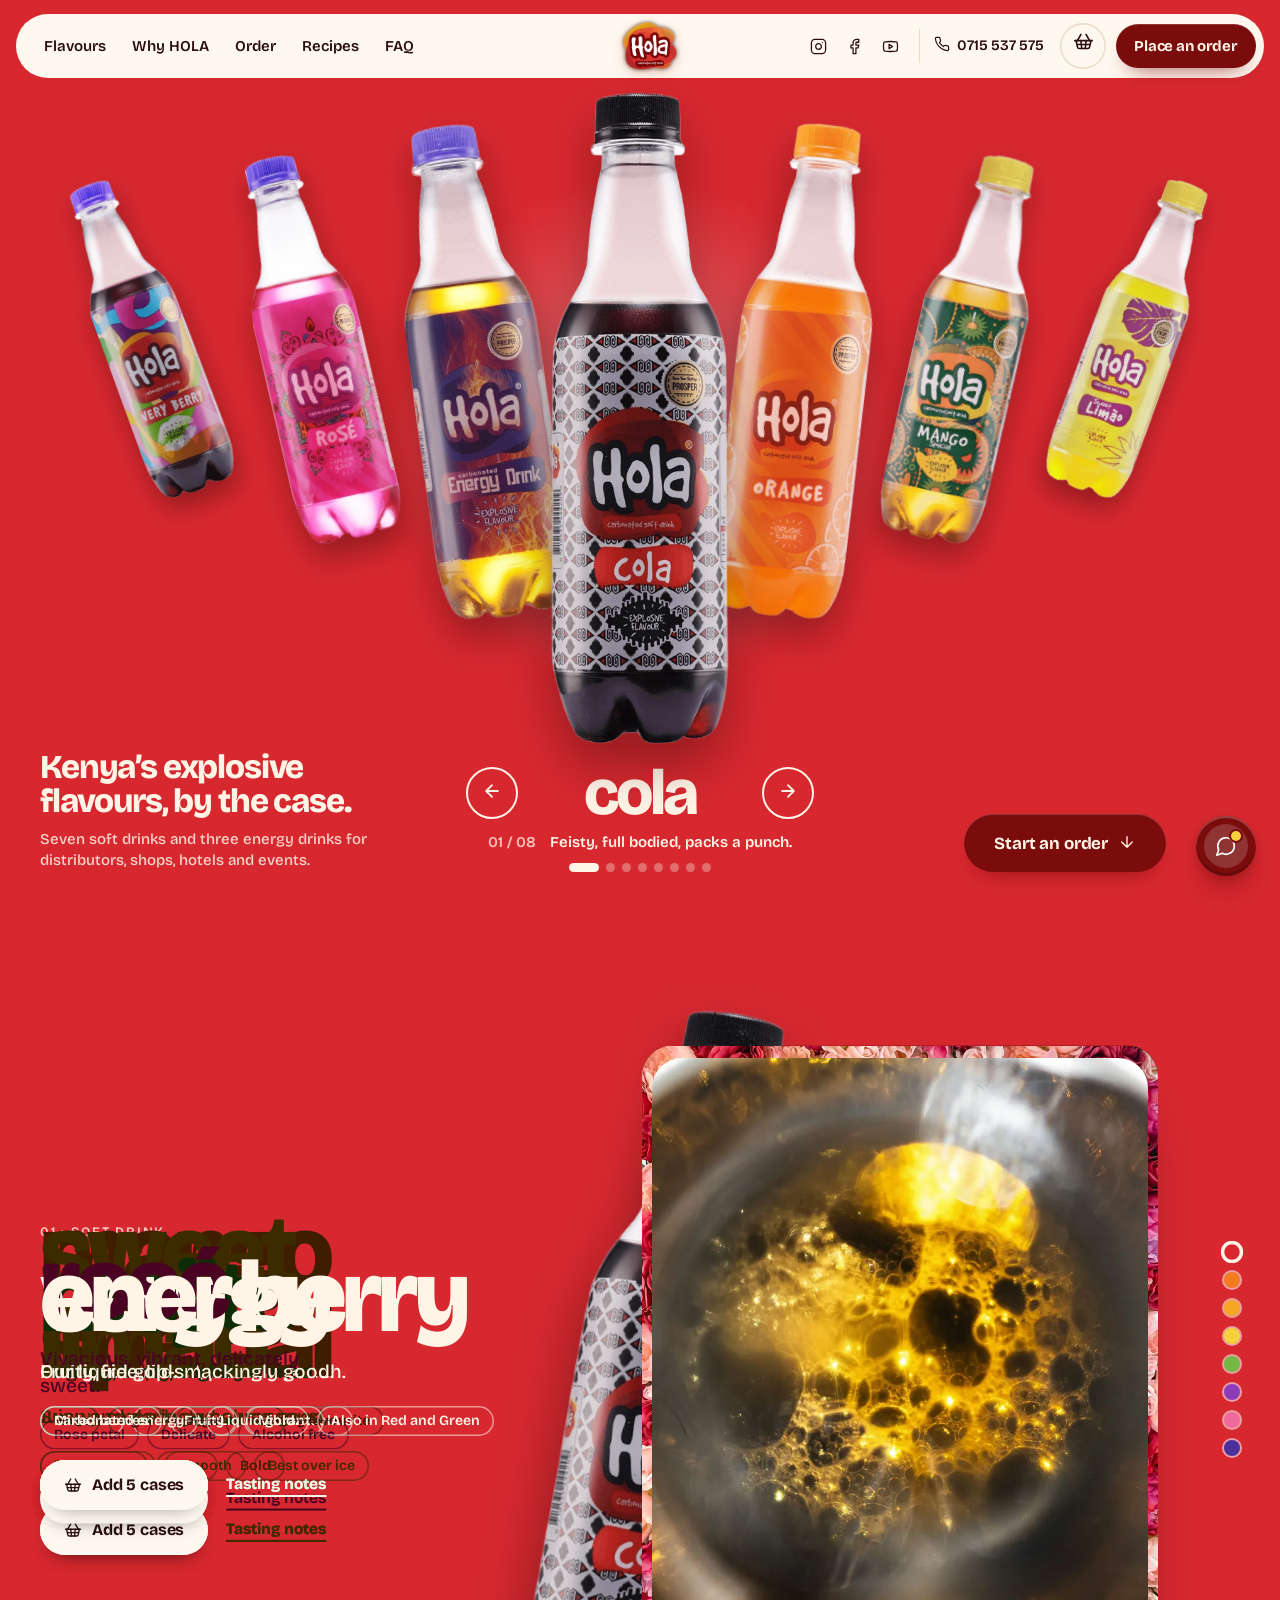
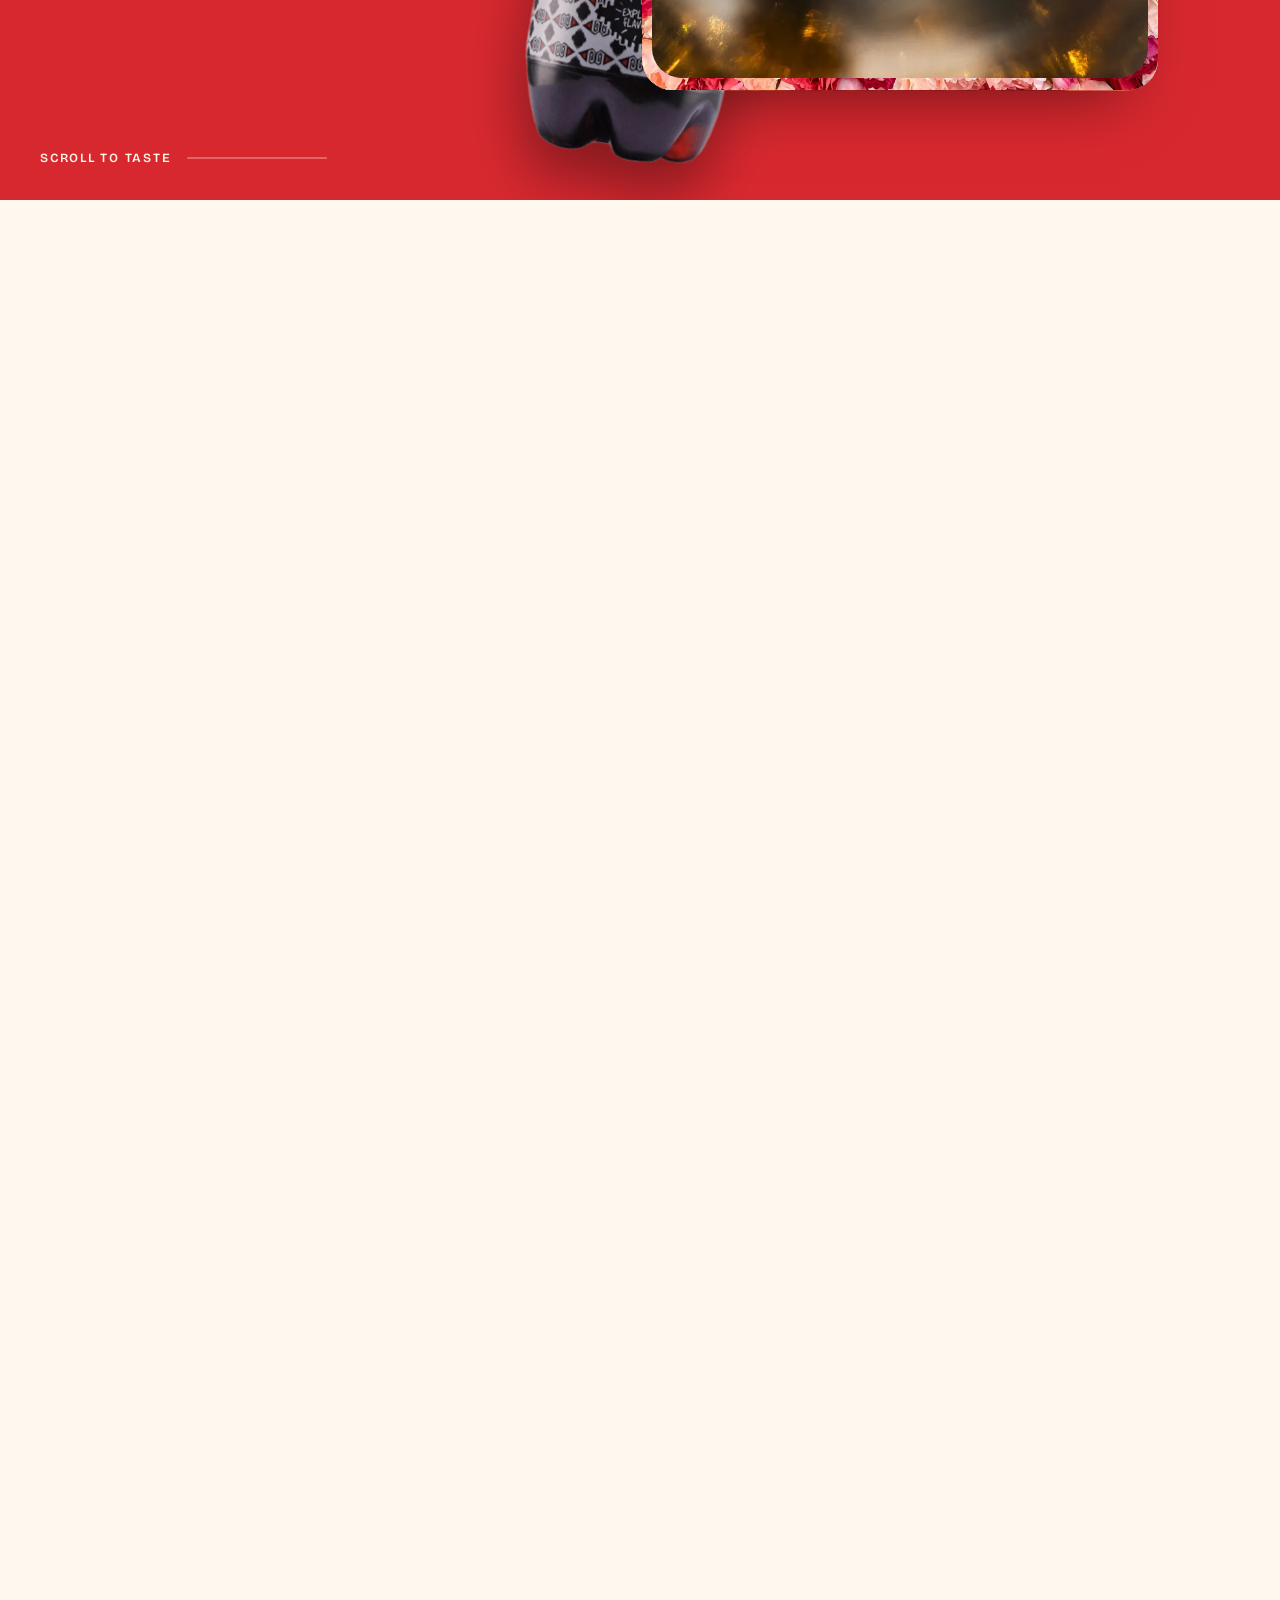
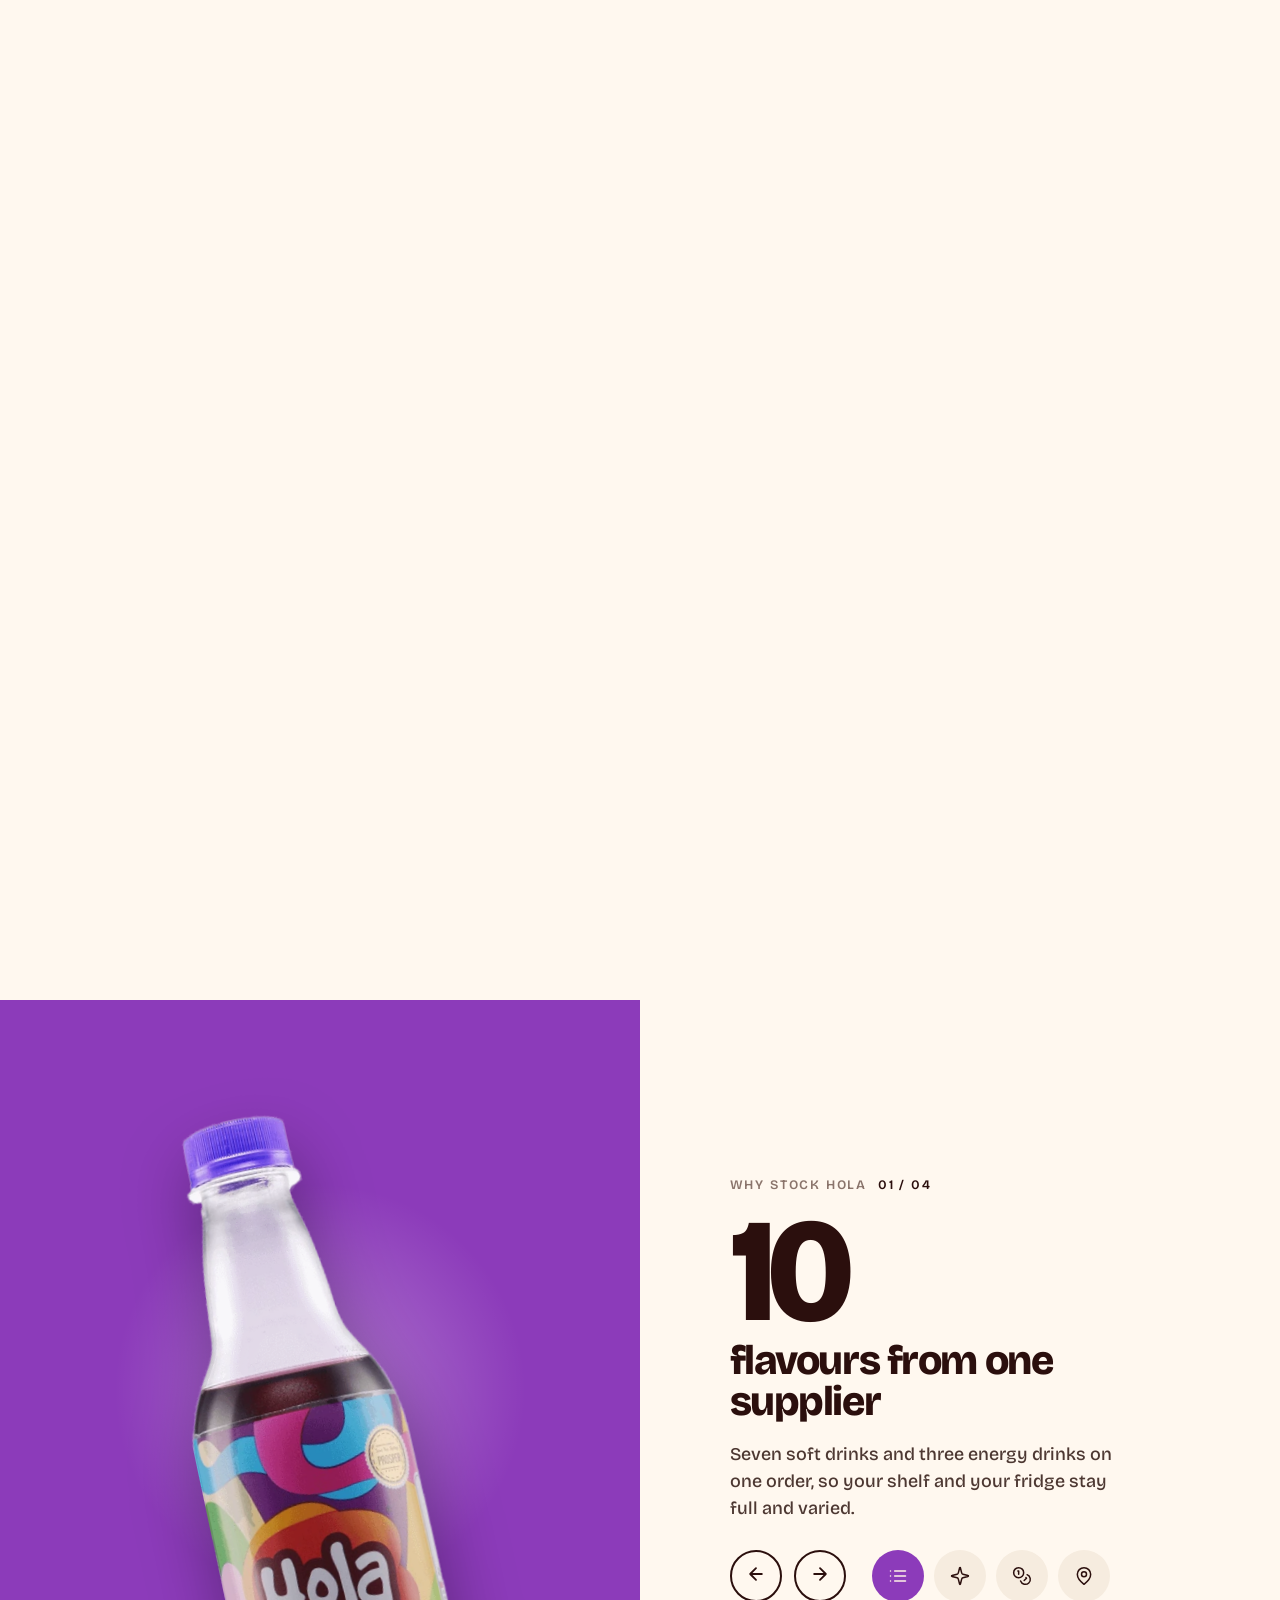
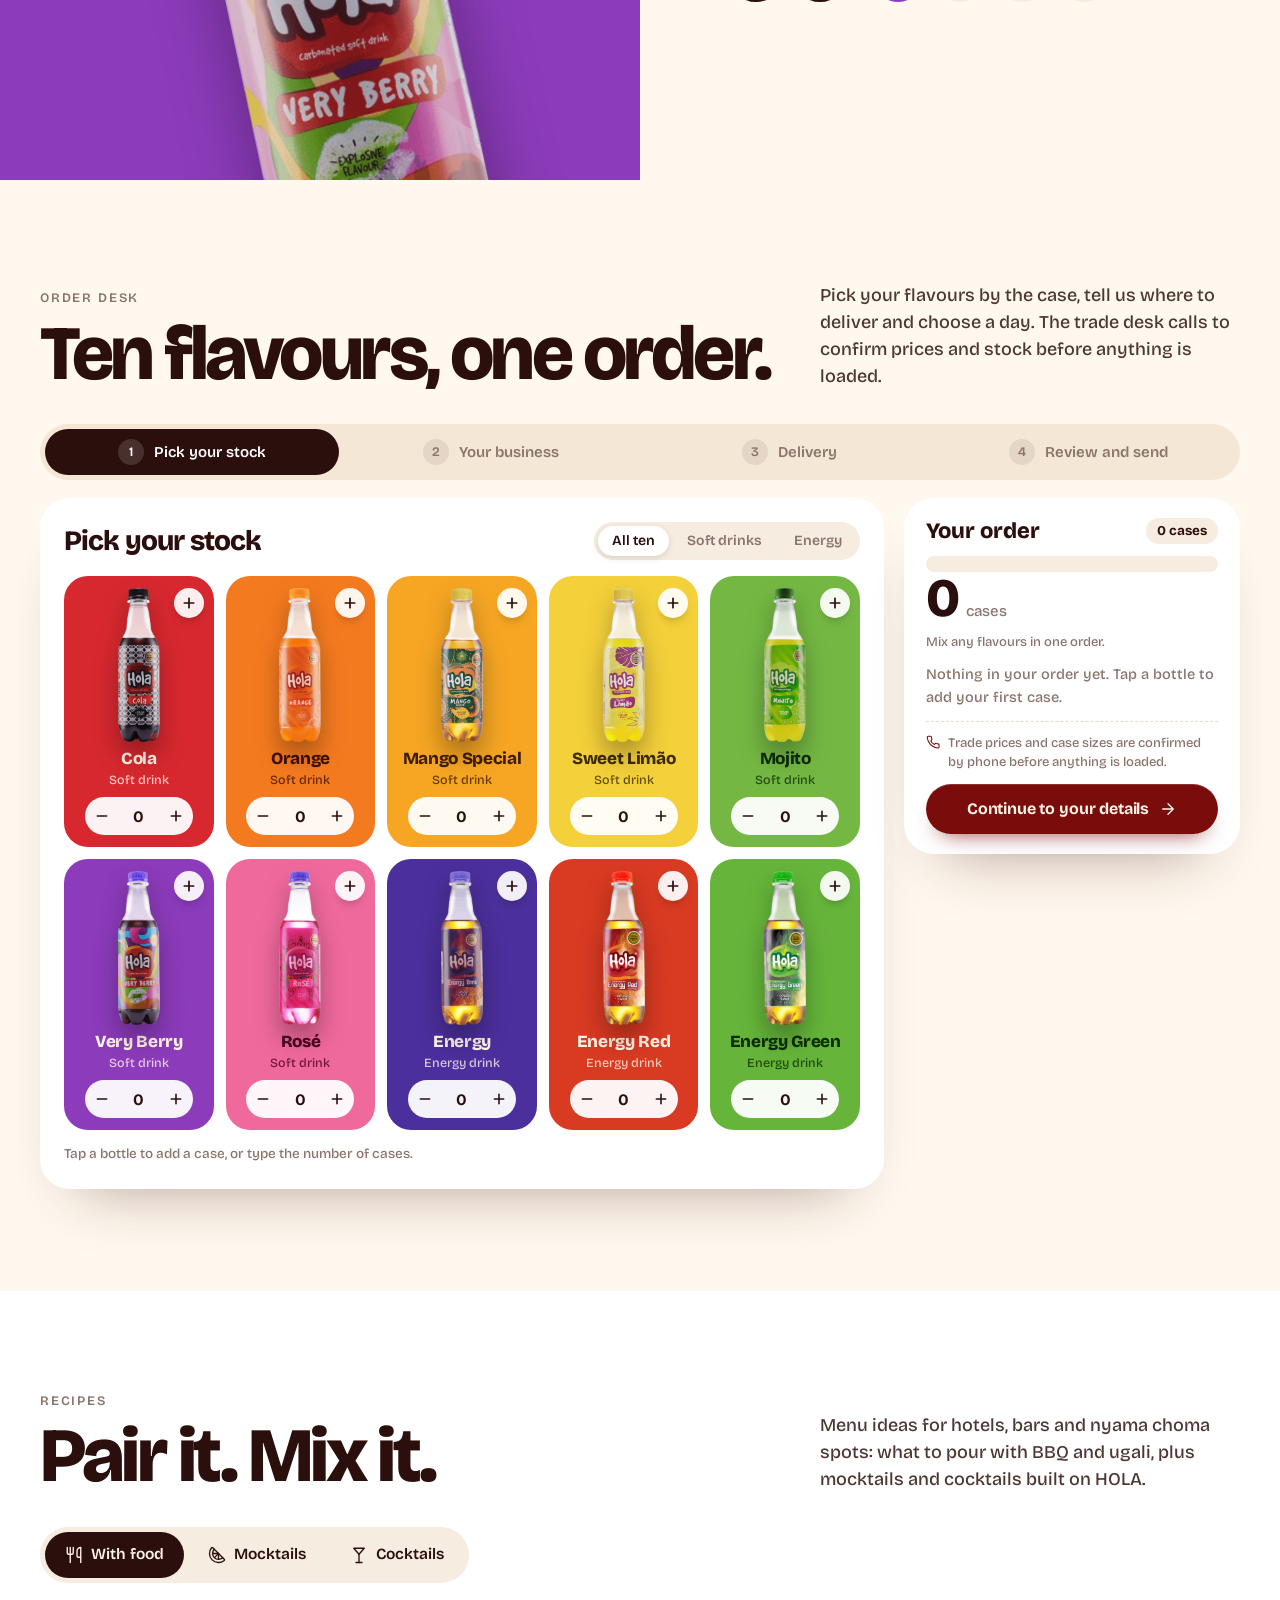
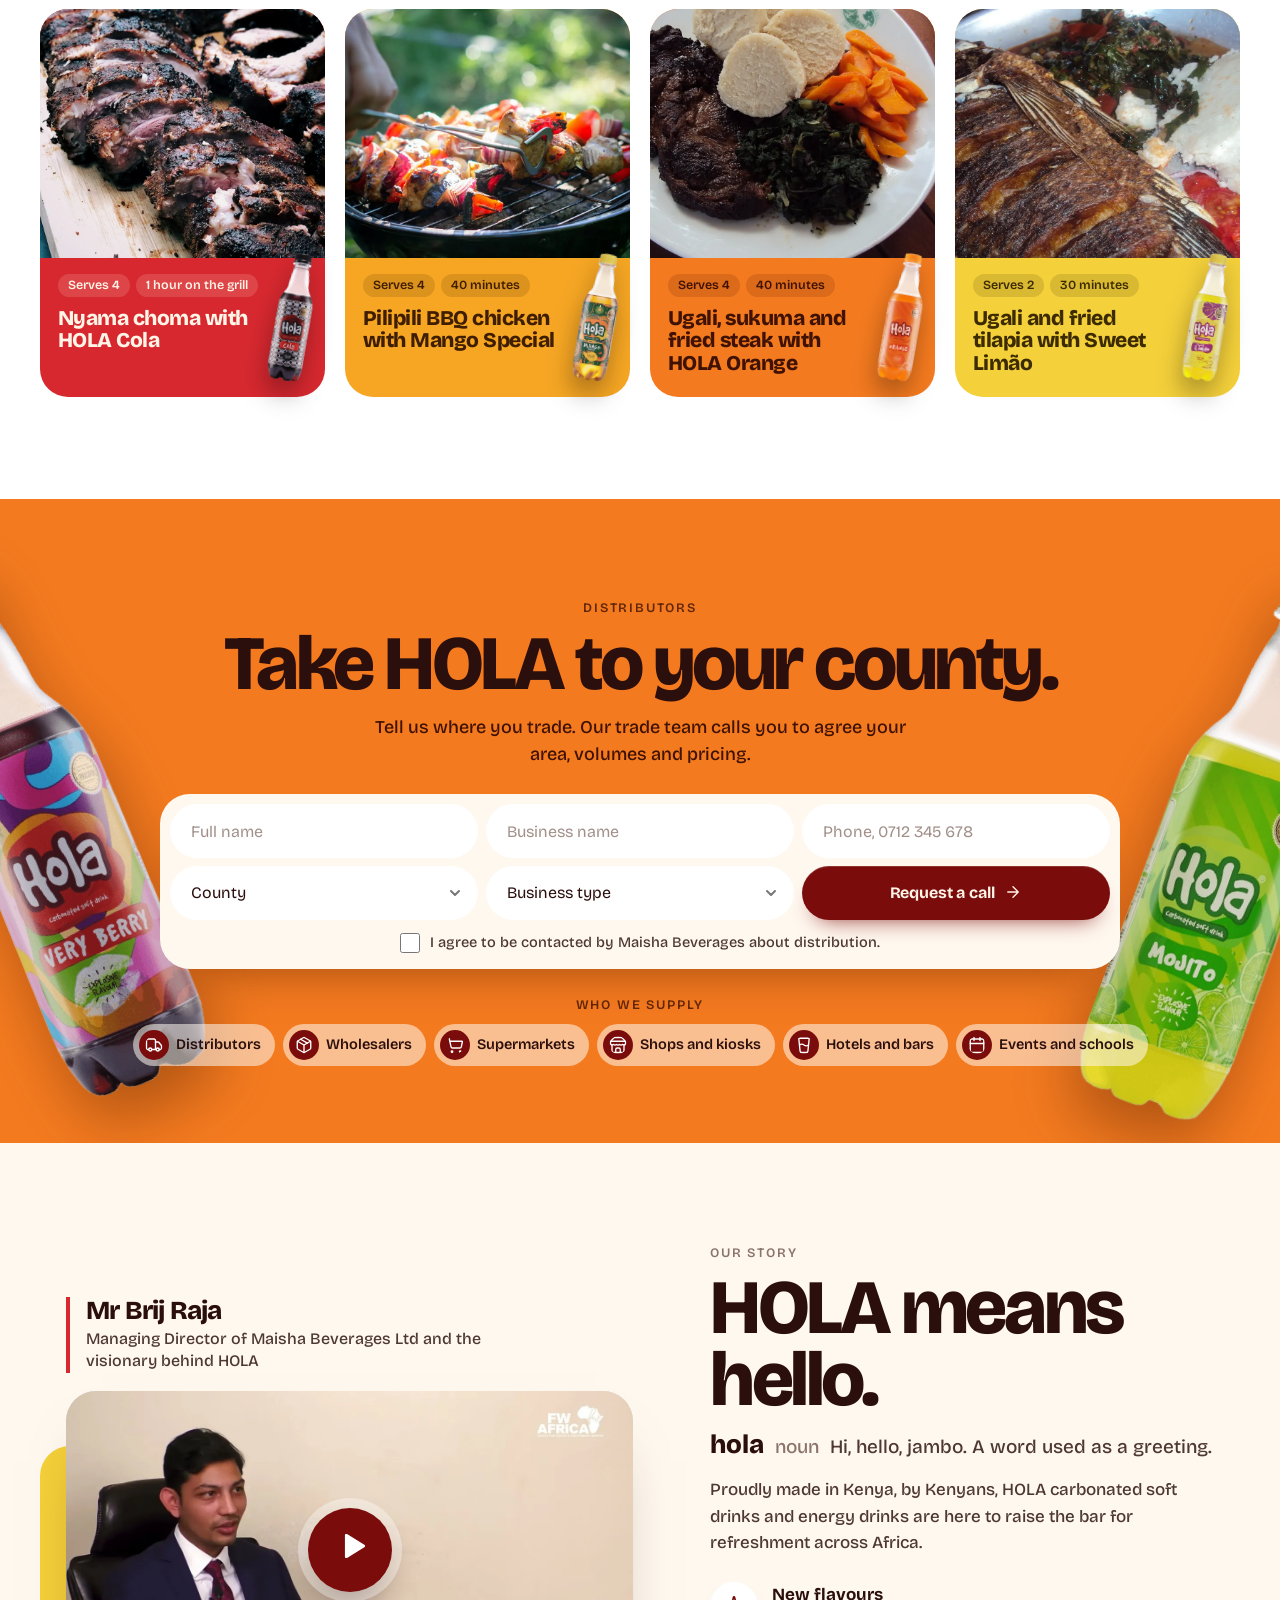
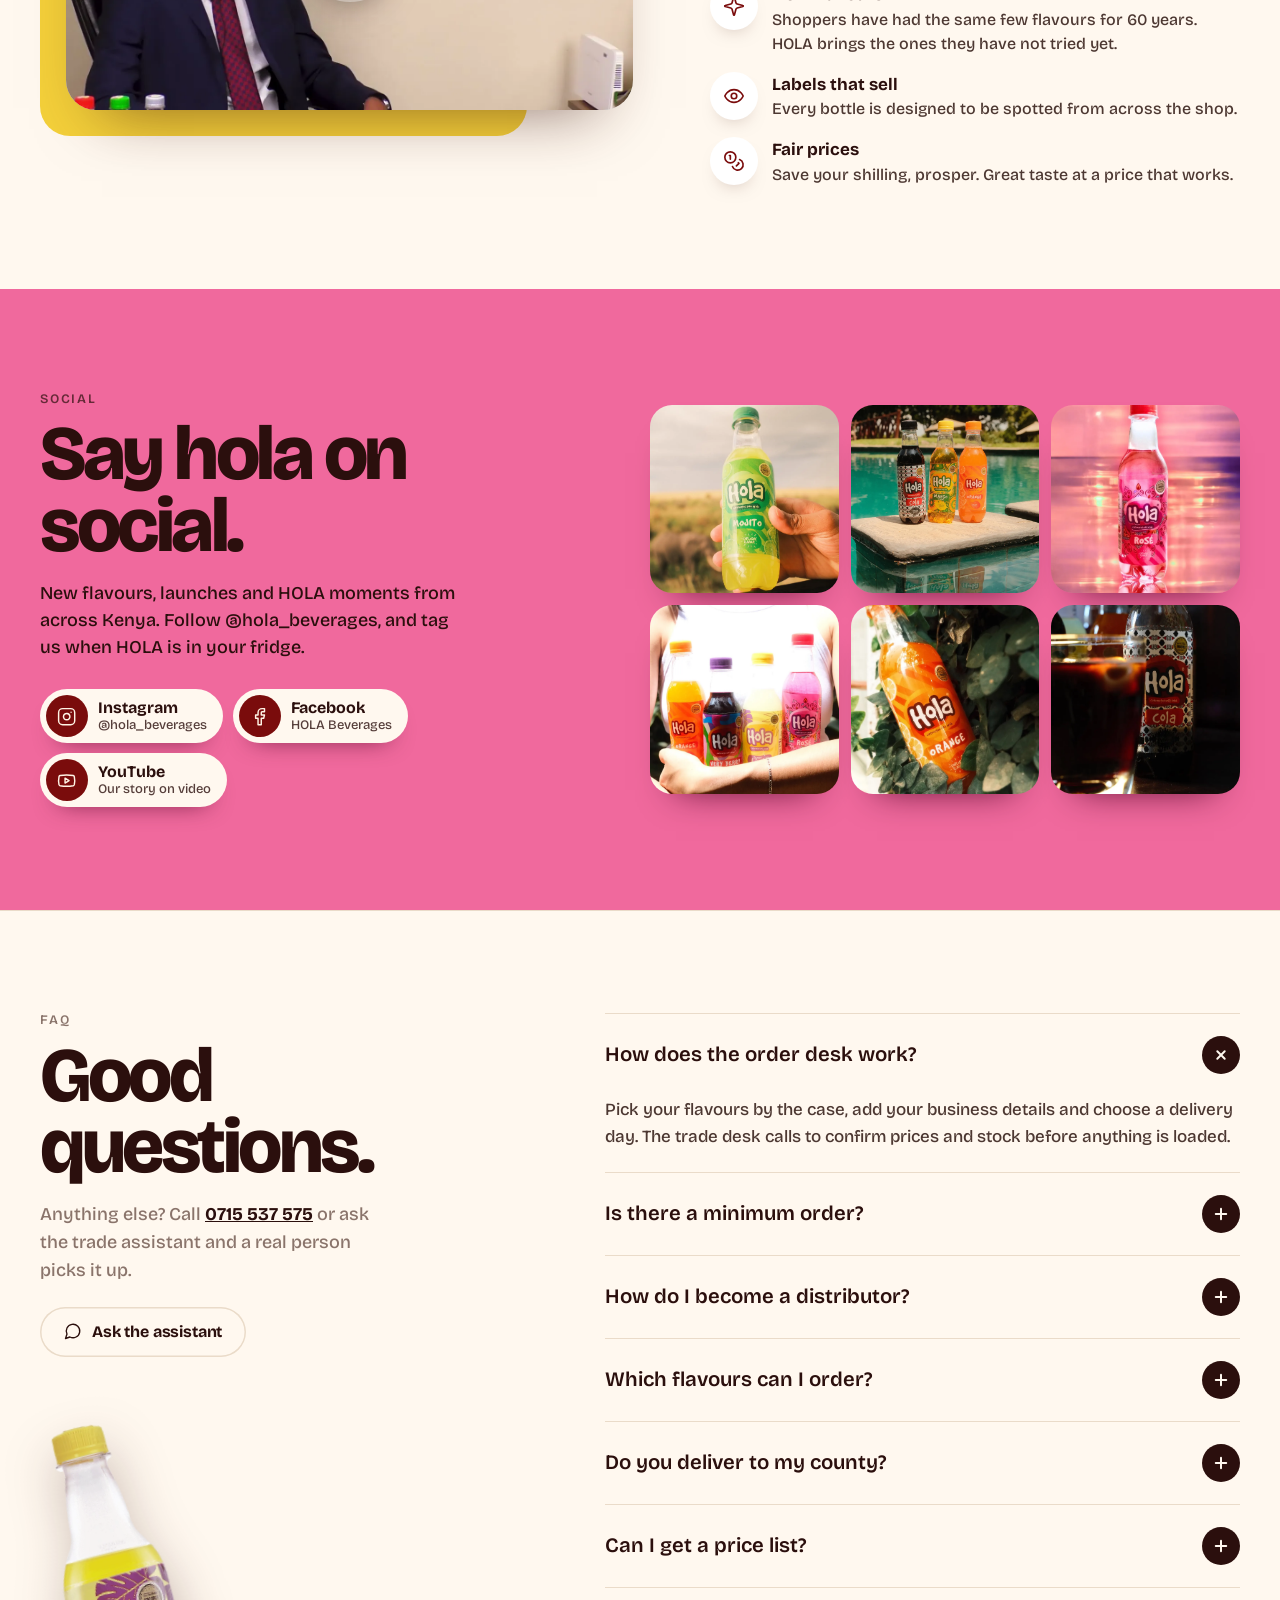
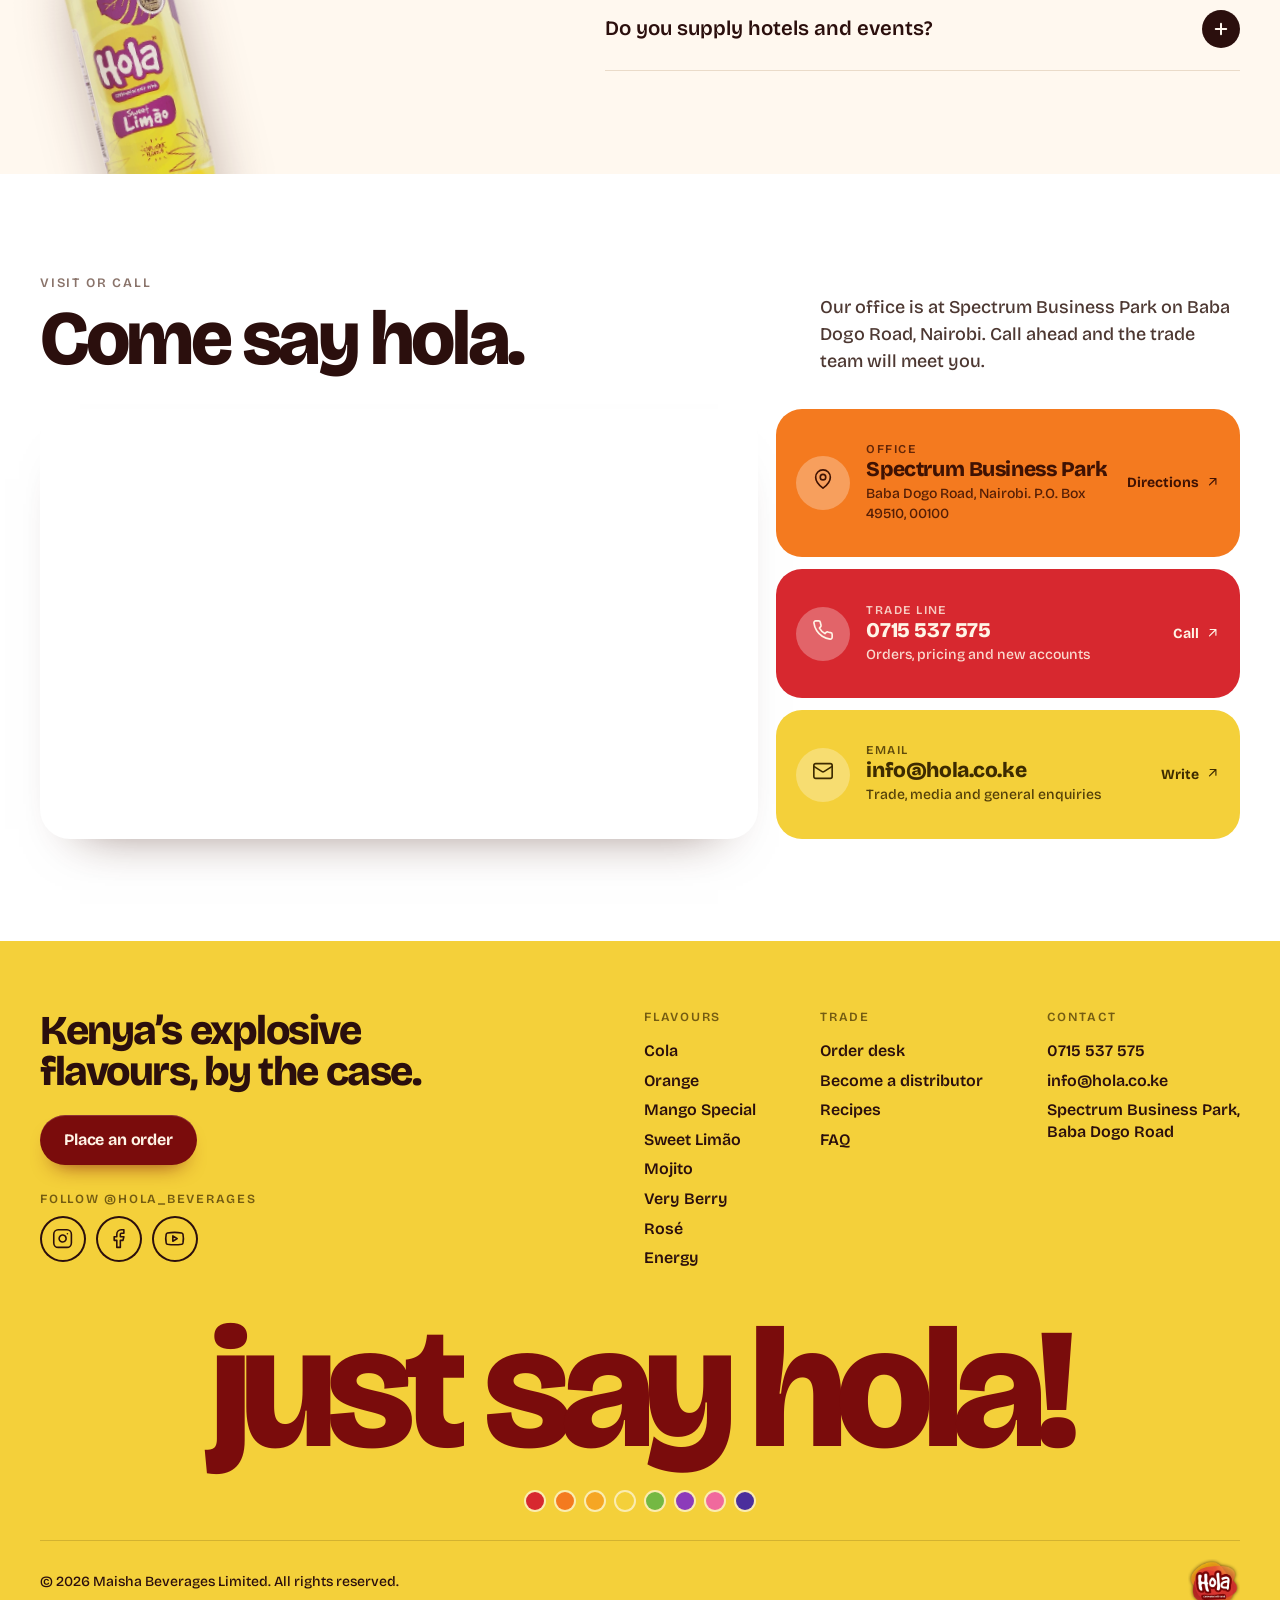
==== commit 4263c7c6: "Smooth scrolling, socials on both sites, name the MD in the video - Flavour story in concept A gets " ====
--- a/site-a-corporate/index.html
+++ b/site-a-corporate/index.html
@@ -9,8 +9,8 @@
 <link rel="icon" href="../shared/img/favicon.png">
 <link rel="apple-touch-icon" href="../shared/img/apple-touch-icon.png">
 <link rel="preload" href="../shared/fonts/bricolage.woff2" as="font" type="font/woff2" crossorigin>
-<link rel="stylesheet" href="../shared/css/shared.css?v=2">
-<link rel="stylesheet" href="css/site.css?v=2">
+<link rel="stylesheet" href="../shared/css/shared.css?v=3">
+<link rel="stylesheet" href="css/site.css?v=3">
 </head>
 <body>
 <a class="skip" href="#main">Skip to content</a>
@@ -28,6 +28,7 @@
       <img src="../shared/img/logo/hola-logo-sm.webp" alt="" width="300" height="267">
     </a>
     <div class="header__end">
+      <div class="header__social" data-socials="icons"></div>
       <a class="header__phone" href="tel:+254715537575"><i data-icon="phone"></i>0715 537 575</a>
       <a class="basket" href="#order" data-order-host aria-label="Your order is empty"><i data-icon="basket"></i><span class="basket__n" data-order-count hidden>0</span></a>
       <a class="btn btn--dark btn--sm" href="#order">Place an order</a>
@@ -88,19 +89,6 @@
         <div class="why__tabs" role="group" aria-label="Reasons"></div>
       </div>
     </div>
-  </section>
-
-  <!-- Statement band -->
-  <section class="statement" aria-labelledby="statement-title">
-    <h2 class="statement__title" id="statement-title">
-      <span class="statement__small">the home of</span>
-      <span class="statement__words">
-        <span class="statement__big">explosive</span>
-        <span class="statement__big statement__big--2">flavours.</span>
-        <img class="statement__bottle" src="../shared/img/bottles/energy.webp" alt="" width="251" height="921" loading="lazy">
-      </span>
-    </h2>
-    <p class="statement__text">HOLA by Maisha Beverages. Proudly made in Kenya, by Kenyans, for every fridge from the corner kiosk to the five star bar.</p>
   </section>
 
   <!-- Order desk: Brio's range grid, now you can order from it -->
@@ -164,14 +152,17 @@
   <!-- Story + video -->
   <section class="section section--story" id="story" aria-labelledby="story-title">
     <div class="wrap story">
-      <div class="story__media">
-        <div class="mb-yt story__video" data-yt="F2DqzdPeuTY" data-title="Maisha Beverages: refreshing Kenyans with world class beverages at an affordable price">
-          <button type="button" aria-label="Play video: Maisha Beverages, refreshing Kenyans with world class beverages at an affordable price">
-            <img src="../shared/img/video-poster.webp" alt="" width="1280" height="720" loading="lazy">
-            <span class="mb-yt__play"><i data-icon="play"></i></span>
-          </button>
-        </div>
-      </div>
+      <figure class="story__figure">
+        <figcaption class="story__who"><strong>Mr Brij Raja</strong><span>Managing Director of Maisha Beverages Ltd and the visionary behind HOLA</span></figcaption>
+        <div class="story__media">
+          <div class="mb-yt story__video" data-yt="F2DqzdPeuTY" data-title="Mr Brij Raja, Managing Director of Maisha Beverages: refreshing Kenyans with world class beverages at an affordable price">
+            <button type="button" aria-label="Play video: Mr Brij Raja, Managing Director of Maisha Beverages, on refreshing Kenyans with world class beverages at an affordable price">
+              <img src="../shared/img/video-poster.webp" alt="" width="1280" height="720" loading="lazy">
+              <span class="mb-yt__play"><i data-icon="play"></i></span>
+            </button>
+          </div>
+        </div>
+      </figure>
       <div class="story__copy">
         <p class="eyebrow">Our story</p>
         <h2 class="h2" id="story-title">HOLA means hello.</h2>
@@ -183,6 +174,19 @@
           <li><i data-icon="coins"></i><span><strong>Fair prices</strong>Save your shilling, prosper. Great taste at a price that works.</span></li>
         </ul>
       </div>
+    </div>
+  </section>
+
+  <!-- Social -->
+  <section class="section section--social" id="social" aria-labelledby="social-title">
+    <div class="wrap social-band">
+      <div class="social-band__copy">
+        <p class="eyebrow">Social</p>
+        <h2 class="h2" id="social-title">Say hola on social.</h2>
+        <p>New flavours, launches and HOLA moments from across Kenya. Follow @hola_beverages, and tag us when HOLA is in your fridge.</p>
+        <div class="social-band__links" data-socials="labels"></div>
+      </div>
+      <div class="social-band__photos" id="social-photos"></div>
     </div>
   </section>
 
@@ -242,6 +246,10 @@
       <div class="footer__pitch">
         <p class="footer__line">Kenya&rsquo;s explosive flavours, by the case.</p>
         <a class="btn btn--dark" href="#order">Place an order</a>
+        <div class="footer__social">
+          <p>Follow @hola_beverages</p>
+          <div data-socials="icons"></div>
+        </div>
       </div>
       <div class="footer__cols">
         <nav aria-label="Flavours"><h3>Flavours</h3><div id="footer-flavours"></div></nav>
@@ -256,9 +264,7 @@
           <h3>Contact</h3>
           <a href="tel:+254715537575">0715 537 575</a>
           <a href="mailto:info@hola.co.ke">info@hola.co.ke</a>
-          <a href="https://www.instagram.com/hola_beverages/" target="_blank" rel="noopener">Instagram</a>
-          <a href="https://www.facebook.com/holabeverages/" target="_blank" rel="noopener">Facebook</a>
-          <a href="https://www.youtube.com/watch?v=F2DqzdPeuTY" target="_blank" rel="noopener">YouTube</a>
+          <a href="https://www.google.com/maps/dir/?api=1&amp;destination=-1.2460012%2C36.8875478" target="_blank" rel="noopener">Spectrum Business Park,<br>Baba Dogo Road</a>
         </div>
       </div>
     </div>
@@ -271,12 +277,13 @@
   </div>
 </footer>
 
-<script src="../shared/js/data.js?v=2"></script>
-<script src="../shared/js/ui.js?v=2"></script>
-<script src="../shared/js/form.js?v=2"></script>
-<script src="../shared/js/order.js?v=2"></script>
-<script src="../shared/js/modals.js?v=2"></script>
-<script src="../shared/js/chatbot.js?v=2"></script>
-<script src="js/site.js?v=2"></script>
+<script src="../shared/js/vendor/lenis.min.js?v=3"></script>
+<script src="../shared/js/data.js?v=3"></script>
+<script src="../shared/js/ui.js?v=3"></script>
+<script src="../shared/js/form.js?v=3"></script>
+<script src="../shared/js/order.js?v=3"></script>
+<script src="../shared/js/modals.js?v=3"></script>
+<script src="../shared/js/chatbot.js?v=3"></script>
+<script src="js/site.js?v=3"></script>
 </body>
 </html>
--- a/shared/css/shared.css
+++ b/shared/css/shared.css
@@ -6,6 +6,28 @@
 }
 .icon { width: 1.15em; height: 1.15em; flex: none; }
 html.mb-modal-open { overflow: hidden; }
+
+/* ---------- Lenis smooth scroll ---------- */
+html.lenis, html.lenis body { height: auto; }
+.lenis.lenis-smooth { scroll-behavior: auto !important; }
+.lenis.lenis-stopped { overflow: hidden; }
+.lenis [data-lenis-prevent] { overscroll-behavior: contain; }
+.lenis.lenis-scrolling iframe { pointer-events: none; }
+
+/* ---------- Social links (filled from MB.socials; each concept sets the colours) ---------- */
+[data-socials] { display: flex; flex-wrap: wrap; align-items: center; gap: var(--social-gap, 8px); }
+.social { display: inline-flex; align-items: center; gap: 10px; color: inherit; text-decoration: none; }
+.social__icon {
+  width: var(--social-size, 40px); height: var(--social-size, 40px); flex: none; display: grid; place-items: center; border-radius: 50%;
+  background: var(--social-bg, transparent); color: var(--social-fg, currentColor); box-shadow: var(--social-ring, inset 0 0 0 1.5px currentColor);
+  transition: transform .25s cubic-bezier(.2, .8, .2, 1), background .25s, color .25s, box-shadow .25s;
+}
+.social__icon .icon { width: 46%; height: 46%; }
+.social:hover .social__icon, .social:focus-visible .social__icon { transform: translateY(-2px) scale(1.06); background: var(--social-bg-hover, var(--accent)); color: var(--social-fg-hover, #fff); box-shadow: none; }
+.social:focus-visible { outline: 3px solid var(--focus); outline-offset: 3px; border-radius: 999px; }
+.social__text { display: grid; gap: 1px; line-height: 1.2; }
+.social__text strong { font-size: 15px; }
+.social__text span { font-size: 13px; opacity: .8; }
 
 /* ---------- Dialog ---------- */
 dialog.mb-dialog {
--- a/site-a-corporate/css/site.css
+++ b/site-a-corporate/css/site.css
@@ -33,7 +33,7 @@
 
 *, *::before, *::after { box-sizing: border-box; }
 html { scroll-padding-top: 90px; }
-html:not(.mb-modal-open) { scroll-behavior: smooth; }
+html:not(.lenis):not(.mb-modal-open) { scroll-behavior: smooth; }
 body {
   margin: 0; background: var(--cream); color: var(--text);
   font: 500 17px/1.55 var(--font); -webkit-font-smoothing: antialiased; overflow-x: clip;
@@ -87,6 +87,11 @@
 .brand img { height: 54px; width: auto; filter: drop-shadow(0 4px 6px rgba(122, 12, 12, .2)); transition: transform .3s var(--ease); }
 .brand:hover img { transform: rotate(-4deg) scale(1.05); }
 .header__end { justify-self: end; display: flex; align-items: center; gap: 10px; }
+.header__social {
+  --social-size: 34px; --social-gap: 2px; --social-ring: none; --social-bg-hover: var(--ink); --social-fg-hover: #FFF8EF;
+  padding-right: 12px; margin-right: 4px; border-right: 1.5px solid var(--line); color: var(--ink);
+}
+.header__social .social__icon .icon { width: 50%; height: 50%; }
 .header__phone { display: inline-flex; align-items: center; gap: 7px; margin-right: 6px; font: 600 14.5px/1 var(--font); color: var(--ink); text-decoration: none; }
 .basket { position: relative; width: 46px; height: 46px; flex: none; display: grid; place-items: center; border-radius: 50%; color: var(--ink); box-shadow: inset 0 0 0 1.5px var(--line); transition: box-shadow .2s, transform .2s; }
 .basket:hover { box-shadow: inset 0 0 0 1.5px var(--ink); transform: translateY(-1px); }
@@ -134,16 +139,20 @@
 .hero__cta { justify-self: end; margin-right: 74px; }
 .hero .round:hover { background: var(--hero-on, #fff); color: var(--hero-bg, #000); }
 
-/* ---------- Flavour story ---------- */
-.taste { position: relative; height: calc(var(--n, 8) * 62vh + 100vh); }
+/* ---------- Flavour story ----------
+   One screen of scroll per flavour. site.js ties every fade and move to the scroll position
+   (no timed transitions), and a resting scroll settles on a whole flavour. */
+.taste { position: relative; height: calc((var(--n, 8) + 1) * 100vh); }
 .taste__pin {
   position: sticky; top: 0; height: 100vh; min-height: 600px; overflow: hidden;
-  background: var(--t-bg, #D7282F); color: var(--t-on, #FFF4E6); transition: background-color .6s ease, color .45s ease;
+  background: #D7282F; color: #FFF4E6; transition: color .3s ease;
 }
 .taste__slides { position: absolute; inset: 0; }
-.taste__slide { position: absolute; inset: 0; pointer-events: none; }
+.taste__slide { position: absolute; inset: 0; visibility: hidden; pointer-events: none; }
+.taste__slide.is-near { visibility: visible; }
 .taste__slide.is-active { pointer-events: auto; }
-.taste__copy { position: absolute; left: var(--side); top: 52%; width: min(460px, 36vw); transform: translateY(-50%); }
+.taste__copy { position: absolute; left: var(--side); top: 52%; width: min(460px, 36vw); color: var(--on); transform: translateY(-50%); }
+.taste__copy, .taste__photo, .taste__bottle { will-change: transform, opacity; }
 .taste__eyebrow { margin: 0; font: 600 13px/1 var(--font); letter-spacing: .14em; text-transform: uppercase; opacity: .8; }
 .taste__name { margin: 14px 0 16px; font: 800 clamp(62px, 8vw, 124px)/.88 var(--display); letter-spacing: -.05em; text-transform: lowercase; }
 .taste__line { margin: 0; max-width: 24ch; font: 500 clamp(17px, 1.5vw, 20px)/1.4 var(--font); }
@@ -154,17 +163,7 @@
 .taste__media { position: absolute; right: calc(var(--side) + 92px); top: 52%; height: min(70vh, 620px); aspect-ratio: 4 / 5; transform: translateY(-50%); }
 .taste__photo { position: absolute; inset: 0; overflow: hidden; border-radius: 30px; box-shadow: 0 34px 60px -34px rgba(0, 0, 0, .55); }
 .taste__photo img { width: 100%; height: 100%; object-fit: cover; }
-.taste__bottle { position: absolute; left: -24%; top: -11%; height: 122%; width: auto; z-index: 2; filter: drop-shadow(0 30px 28px rgba(0, 0, 0, .38)); transform-origin: 50% 80%; }
-/* slide-in states */
-.taste__copy > * { opacity: 0; transform: translateY(26px); transition: opacity .5s, transform .7s var(--ease); }
-.taste__photo { opacity: 0; transform: scale(1.06); transition: opacity .55s, transform .9s var(--ease); }
-.taste__bottle { opacity: 0; transform: translateY(70px) rotate(20deg); transition: opacity .5s, transform .9s var(--ease); }
-.taste__slide.is-active .taste__copy > * { opacity: 1; transform: none; }
-.taste__slide.is-active .taste__copy > :nth-child(2) { transition-delay: .05s; }
-.taste__slide.is-active .taste__copy > :nth-child(3) { transition-delay: .1s; }
-.taste__slide.is-active .taste__copy > :nth-child(n+4) { transition-delay: .15s; }
-.taste__slide.is-active .taste__photo { opacity: 1; transform: none; }
-.taste__slide.is-active .taste__bottle { opacity: 1; transform: rotate(8deg); transition-delay: .06s; }
+.taste__bottle { position: absolute; left: -24%; top: -11%; height: 122%; width: auto; max-width: none; z-index: 2; filter: drop-shadow(0 30px 28px rgba(0, 0, 0, .38)); transform-origin: 50% 80%; }
 .taste__dots { position: absolute; right: var(--side); top: 50%; transform: translateY(-50%); display: grid; gap: 12px; }
 .taste__dots button { width: 16px; height: 16px; padding: 0; border: 0; border-radius: 50%; color: inherit; background: var(--c); cursor: pointer; box-shadow: 0 0 0 2px rgba(255, 255, 255, .55); transition: transform .3s var(--ease), box-shadow .3s; }
 .taste__dots button:hover { transform: scale(1.25); }
@@ -191,16 +190,6 @@
 .why__tabs button:hover { transform: translateY(-2px); }
 .why__tabs button[aria-pressed="true"] { background: var(--w-bg, var(--accent)); color: var(--w-on, #fff); }
 .why__tabs .icon { width: 20px; height: 20px; }
-
-/* ---------- Statement ---------- */
-.statement { position: relative; overflow: hidden; padding: clamp(60px, 7vw, 100px) 0 clamp(56px, 6vw, 84px); background: var(--red); color: #FFF4E6; text-align: center; }
-.statement__title { position: relative; z-index: 1; margin: 0; display: grid; justify-items: center; }
-.statement__small { margin-bottom: 26px; font: 800 clamp(24px, 2.6vw, 40px)/1 var(--display); letter-spacing: -.02em; }
-.statement__words { position: relative; display: grid; justify-items: center; }
-.statement__big { position: relative; z-index: 1; font: 800 clamp(104px, 14.5vw, 228px)/.83 var(--display); letter-spacing: -.055em; }
-.statement__big--2 { color: var(--yellow); }
-.statement__bottle { position: absolute; z-index: 2; left: 50%; top: 50%; height: 128%; width: auto; transform: translate(-50%, -50%) rotate(9deg); filter: drop-shadow(0 30px 30px rgba(60, 0, 0, .45)); }
-.statement__text { position: relative; z-index: 3; width: min(560px, 100% - 64px); margin: 56px auto 0; font: 500 18px/1.5 var(--font); }
 
 /* ---------- Sections ---------- */
 .section { padding: clamp(70px, 8vw, 116px) 0; }
@@ -286,6 +275,10 @@
 /* ---------- Story ---------- */
 .section--story { background: var(--cream); }
 .story { display: grid; grid-template-columns: minmax(0, 1.12fr) minmax(0, 1fr); gap: clamp(40px, 6vw, 90px); align-items: center; }
+.story__figure { margin: 0; }
+.story__who { display: grid; gap: 4px; margin: 0 0 18px 26px; padding-left: 16px; border-left: 4px solid var(--red); }
+.story__who strong { font: 800 26px/1.05 var(--display); letter-spacing: -.03em; color: var(--ink); }
+.story__who span { max-width: 44ch; font: 500 16px/1.4 var(--font); color: var(--text); }
 .story__media { position: relative; padding: 0 0 26px 26px; }
 .story__media::before { content: ""; position: absolute; left: 0; bottom: 0; width: 82%; height: 84%; border-radius: 30px; background: var(--yellow); }
 .story__video { position: relative; border-radius: 30px; box-shadow: 0 34px 60px -36px rgba(60, 20, 10, .6); }
@@ -298,6 +291,24 @@
 .pillars li > .icon, .pillars li > i { width: 48px; height: 48px; display: grid; place-items: center; border-radius: 50%; background: #fff; color: var(--accent); box-shadow: 0 10px 20px -14px rgba(60, 20, 10, .5); }
 .pillars i .icon { width: 22px; height: 22px; }
 .pillars strong { display: block; color: var(--ink); font-size: 17px; }
+
+/* ---------- Social ---------- */
+.section--social { background: #F0699D; color: var(--ink); }
+.section--social .eyebrow { color: rgba(43, 15, 13, .7); }
+.social-band { display: grid; grid-template-columns: minmax(0, 1fr) minmax(0, 1.08fr); gap: clamp(40px, 5vw, 76px); align-items: center; }
+.social-band__copy > p:not(.eyebrow) { max-width: 36ch; margin: 18px 0 0; font: 500 18px/1.5 var(--font); }
+.social-band__links { --social-gap: 10px; --social-size: 42px; --social-bg: var(--accent); --social-fg: #FFF4E6; --social-ring: none; --social-bg-hover: var(--ink); margin-top: 28px; }
+.social-band__links .social { padding: 6px 16px 6px 6px; border-radius: 999px; background: #FFF8EF; color: var(--ink); box-shadow: 0 14px 24px -18px rgba(74, 3, 34, .8); transition: transform .25s var(--ease), box-shadow .25s; }
+.social-band__links .social:hover { transform: translateY(-3px); box-shadow: 0 20px 30px -18px rgba(74, 3, 34, .8); }
+.social-band__links .social:hover .social__icon { transform: none; }
+.social-band__links .social__text strong { font: 700 16px/1.1 var(--font); }
+.social-band__photos { display: grid; grid-template-columns: repeat(3, minmax(0, 1fr)); gap: 12px; }
+.sp { position: relative; display: block; aspect-ratio: 1; overflow: hidden; border-radius: 22px; box-shadow: 0 22px 34px -26px rgba(74, 3, 34, .9); }
+.sp img { width: 100%; height: 100%; object-fit: cover; transition: transform .6s var(--ease); }
+.sp:hover img, .sp:focus-visible img { transform: scale(1.07); }
+.sp__over { position: absolute; inset: 0; display: grid; place-content: center; justify-items: center; gap: 8px; background: rgba(43, 15, 13, .48); color: #fff; font: 700 14px/1.2 var(--font); text-align: center; opacity: 0; transition: opacity .3s; }
+.sp__over .icon { width: 30px; height: 30px; }
+.sp:hover .sp__over, .sp:focus-visible .sp__over { opacity: 1; }
 
 /* ---------- FAQ ---------- */
 .section--faq { position: relative; overflow: hidden; background: var(--cream); padding-bottom: clamp(70px, 8vw, 110px); border-top: 1.5px solid var(--line); }
@@ -335,6 +346,9 @@
 .footer { overflow: hidden; padding: 70px 0 24px; background: var(--yellow); color: var(--ink); }
 .footer__top { display: grid; grid-template-columns: minmax(0, 1fr) auto; gap: 40px; align-items: start; }
 .footer__line { max-width: 15ch; margin: 0 0 22px; font: 800 clamp(30px, 3.2vw, 46px)/1 var(--display); letter-spacing: -.035em; }
+.footer__social { margin-top: 28px; }
+.footer__social p { margin: 0 0 10px; font: 600 12.5px/1 var(--font); letter-spacing: .14em; text-transform: uppercase; color: rgba(61, 43, 0, .7); }
+.footer__social [data-socials] { --social-size: 46px; --social-gap: 10px; --social-ring: inset 0 0 0 2px var(--ink); --social-bg-hover: var(--accent); --social-fg-hover: #FFF4E6; color: var(--ink); }
 .footer__cols { display: flex; gap: clamp(32px, 5vw, 72px); }
 .footer__cols h3 { margin: 0 0 12px; font: 600 12.5px/1 var(--font); letter-spacing: .14em; text-transform: uppercase; color: rgba(61, 43, 0, .7); }
 .footer__cols a, .footer__cols button { display: block; padding: 4px 0; border: 0; background: none; color: var(--ink); font: 600 16px/1.35 var(--font); text-decoration: none; text-align: left; cursor: pointer; }
@@ -357,7 +371,7 @@
 /* ---------- Smaller screens (laptop first; these keep it usable) ---------- */
 @media (max-width: 1180px) {
   .nav { gap: 18px; }
-  .header__phone { display: none; }
+  .header__phone, .header__social { display: none; }
   #order-desk .od-items { grid-template-columns: repeat(4, minmax(0, 1fr)); }
   .rgrid { grid-template-columns: repeat(2, minmax(0, 1fr)); }
 }
@@ -371,7 +385,7 @@
   .hero__cta { justify-self: center; }
   .taste__copy { width: auto; right: var(--side); top: 24%; }
   .taste__media { right: 50%; transform: translate(50%, 0); top: auto; bottom: 70px; height: 40vh; }
-  .why, .story, .faq, .contact { grid-template-columns: 1fr; }
+  .why, .story, .faq, .contact, .social-band { grid-template-columns: 1fr; }
   .why__media { min-height: 380px; }
   .head { flex-direction: column; align-items: flex-start; }
   .band__fields { grid-template-columns: 1fr; }
